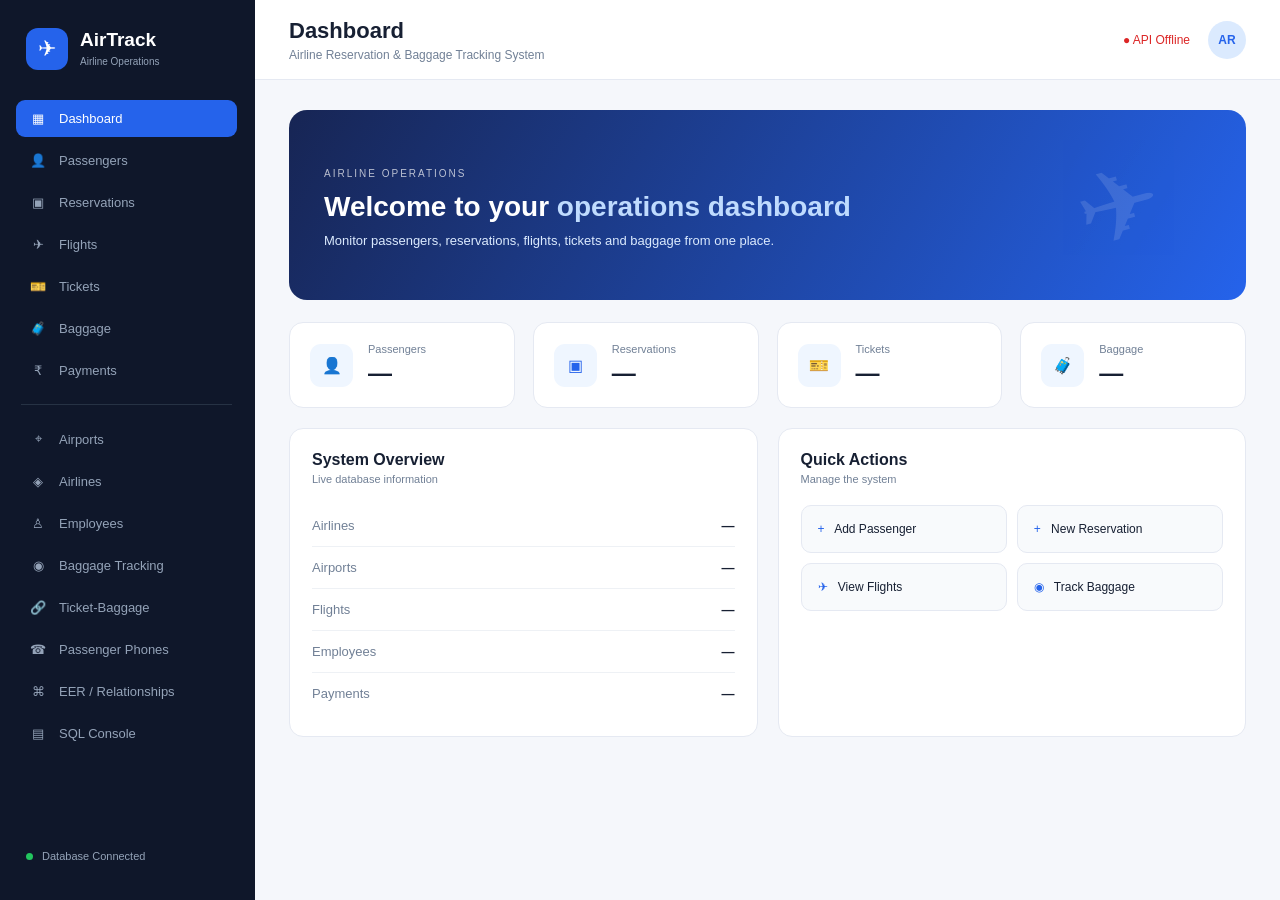
==== frontend/index.html @ c6c8b03f "Added EER" ====
<!DOCTYPE html>
<html lang="en">
<head>
    <meta charset="UTF-8">
    <meta name="viewport" content="width=device-width, initial-scale=1.0">

    <title>Airline Reservation & Baggage Tracking</title>

    <link rel="stylesheet" href="style.css">
</head>

<body>

    <div id="app">

        <!-- Sidebar -->
        <aside class="sidebar">

            <div class="logo">
                <div class="logo-icon">✈</div>
                <div>
                    <h2>AirTrack</h2>
                    <span>Airline Operations</span>
                </div>
            </div>

            <nav>
                <button class="nav-item active" onclick="showSection('dashboard')">
                    <span>▦</span>
                    Dashboard
                </button>

                <button class="nav-item" onclick="showSection('passengers')">
                    <span>👤</span>
                    Passengers
                </button>

                <button class="nav-item" onclick="showSection('reservations')">
                    <span>▣</span>
                    Reservations
                </button>

                <button class="nav-item" onclick="showSection('flights')">
                    <span>✈</span>
                    Flights
                </button>

                <button class="nav-item" onclick="showSection('tickets')">
                    <span>🎫</span>
                    Tickets
                </button>

                <button class="nav-item" onclick="showSection('baggage')">
                    <span>🧳</span>
                    Baggage
                </button>

                <button class="nav-item" onclick="showSection('payments')">
                    <span>₹</span>
                    Payments
                </button>

                <div class="nav-divider"></div>

                <button class="nav-item" onclick="showSection('airports')">
                    <span>⌖</span>
                    Airports
                </button>

                <button class="nav-item" onclick="showSection('airlines')">
                    <span>◈</span>
                    Airlines
                </button>

                <button class="nav-item" onclick="showSection('employees')">
                    <span>♙</span>
                    Employees
                </button>

                <button class="nav-item" onclick="showSection('tracking')">
                    <span>◉</span>
                    Baggage Tracking
                </button>

                <button class="nav-item" onclick="showSection('ticket-baggage')">
                <span>🔗</span>
                    Ticket-Baggage
                </button>
                
                <button class="nav-item" onclick="showSection('passenger-phones')">
                    <span>☎</span>
                    Passenger Phones

                </button>

                <button class="nav-item" onclick="showSection('relationships')">
                    <span>⌘</span>
                    EER / Relationships
                </button>

                <button class="nav-item" onclick="showSection('sql')">
                    <span>▤</span>
                    SQL Console
                </button>
            </nav>

            <div class="sidebar-footer">
                <span class="status-dot"></span>
                Database Connected
            </div>

        </aside>


        <!-- Main Content -->
        <main class="main-content">

            <header class="topbar">

                <div>
                    <h1 id="page-title">Dashboard</h1>
                    <p id="page-subtitle">
                        Airline Reservation & Baggage Tracking System
                    </p>
                </div>

                <div class="topbar-right">
                    <span class="system-status">
                        ● API Online
                    </span>

                    <div class="user-avatar">
                        AR
                    </div>
                </div>

            </header>


            <!-- Dashboard -->
            <section id="dashboard" class="content-section active">

                <div class="welcome-card">

                    <div>
                        <span class="eyebrow">AIRLINE OPERATIONS</span>

                        <h2>
                            Welcome to your
                            <span>operations dashboard</span>
                        </h2>

                        <p>
                            Monitor passengers, reservations, flights,
                            tickets and baggage from one place.
                        </p>
                    </div>

                    <div class="plane-decoration">
                        ✈
                    </div>

                </div>


                <div class="stats-grid">

                    <div class="stat-card">
                        <div class="stat-icon">👤</div>
                        <div>
                            <p>Passengers</p>
                            <h3 id="passenger-count">—</h3>
                        </div>
                    </div>

                    <div class="stat-card">
                        <div class="stat-icon">▣</div>
                        <div>
                            <p>Reservations</p>
                            <h3 id="reservation-count">—</h3>
                        </div>
                    </div>

                    <div class="stat-card">
                        <div class="stat-icon">🎫</div>
                        <div>
                            <p>Tickets</p>
                            <h3 id="ticket-count">—</h3>
                        </div>
                    </div>

                    <div class="stat-card">
                        <div class="stat-icon">🧳</div>
                        <div>
                            <p>Baggage</p>
                            <h3 id="baggage-count">—</h3>
                        </div>
                    </div>

                </div>


                <div class="dashboard-grid">

                    <div class="panel">
                        <div class="panel-header">
                            <div>
                                <h3>System Overview</h3>
                                <p>Live database information</p>
                            </div>
                        </div>

                        <div class="overview-list">

                            <div>
                                <span>Airlines</span>
                                <strong id="airline-count">—</strong>
                            </div>

                            <div>
                                <span>Airports</span>
                                <strong id="airport-count">—</strong>
                            </div>

                            <div>
                                <span>Flights</span>
                                <strong id="flight-count">—</strong>
                            </div>

                            <div>
                                <span>Employees</span>
                                <strong id="employee-count">—</strong>
                            </div>

                            <div>
                                <span>Payments</span>
                                <strong id="payment-count">—</strong>
                            </div>

                        </div>
                    </div>


                    <div class="panel">

                        <div class="panel-header">
                            <div>
                                <h3>Quick Actions</h3>
                                <p>Manage the system</p>
                            </div>
                        </div>

                        <div class="quick-actions">

                            <button onclick="showSection('passengers')">
                                <span>+</span>
                                Add Passenger
                            </button>

                            <button onclick="showSection('reservations')">
                                <span>+</span>
                                New Reservation
                            </button>

                            <button onclick="showSection('flights')">
                                <span>✈</span>
                                View Flights
                            </button>

                            <button onclick="showSection('tracking')">
                                <span>◉</span>
                                Track Baggage
                            </button>

                        </div>

                    </div>

                </div>

            </section>


            <!-- Placeholder sections -->
            <section id="passengers" class="content-section">

    <div class="section-header">

        <div>
            <h2>Passengers</h2>
            <p>Manage passenger records</p>
        </div>

        <button class="primary-btn" onclick="openPassengerModal()">
            + Add Passenger
        </button>

    </div>


    <div class="panel">

        <div class="table-toolbar">

            <div class="search-box">
                <span>⌕</span>

                <input
                    type="text"
                    id="passenger-search"
                    placeholder="Search passengers..."
                    oninput="filterPassengers()"
                >

            </div>

            <button class="refresh-btn" onclick="loadPassengers()">
                ↻ Refresh
            </button>

        </div>


        <div id="passenger-table-container">

            <div class="loading-state">
                Loading passengers...
            </div>

        </div>

    </div>

</section>


<!-- Passenger Modal -->

<div id="passenger-modal" class="modal-overlay">

    <div class="modal">

        <div class="modal-header">

            <div>
                <h3 id="passenger-modal-title">Add Passenger</h3>
                <p id="passenger-modal-subtitle">
                    Enter passenger details
                </p>
            </div>

            <button
                class="modal-close"
                onclick="closePassengerModal()">
                ×
            </button>

        </div>


        <form id="passenger-form" onsubmit="savePassenger(event)">

            <div class="form-grid">

                <div class="form-group">

                    <label>Passenger ID</label>

                    <input
                        type="text"
                        id="passengerID"
                        required
                        placeholder="Example: P006"
                    >

                </div>


                <div class="form-group">

                    <label>Name</label>

                    <input
                        type="text"
                        id="passengerName"
                        required
                        placeholder="Passenger name"
                    >

                </div>


                <div class="form-group">

                    <label>Email</label>

                    <input
                        type="email"
                        id="passengerEmail"
                        required
                        placeholder="example@mail.com"
                    >

                </div>


                <div class="form-group">

                    <label>Date of Birth</label>

                    <input
                        type="date"
                        id="passengerDOB"
                        required
                    >

                </div>


                <div class="form-group">

                    <label>Street</label>

                    <input
                        type="text"
                        id="passengerStreet"
                        placeholder="Street"
                    >

                </div>


                <div class="form-group">

                    <label>City</label>

                    <input
                        type="text"
                        id="passengerCity"
                        placeholder="City"
                    >

                </div>


                <div class="form-group">

                    <label>PIN</label>

                    <input
                        type="text"
                        id="passengerPIN"
                        placeholder="PIN"
                    >

                </div>

            </div>


            <div class="modal-actions">

                <button
                    type="button"
                    class="secondary-btn"
                    onclick="closePassengerModal()">
                    Cancel
                </button>

                <button
                    type="submit"
                    class="primary-btn"
                    id="passenger-save-btn">
                    Save Passenger
                </button>

            </div>

        </form>

    </div>

</div>


<!-- Toast -->

<div id="toast" class="toast"></div>


            <section id="reservations" class="content-section">

    <div class="section-header">

        <div>
            <h2>Reservations</h2>
            <p>Manage flight reservations</p>
        </div>

        <button
            class="primary-btn"
            onclick="openReservationModal()">
            + Add Reservation
        </button>

    </div>


    <div class="panel">

        <div class="table-toolbar">

            <div class="search-box">

                <span>⌕</span>

                <input
                    type="text"
                    id="reservation-search"
                    placeholder="Search reservations..."
                    oninput="filterReservations()"
                >

            </div>

            <button
                class="refresh-btn"
                onclick="loadReservations()">
                ↻ Refresh
            </button>

        </div>


        <div id="reservation-table-container">

            <div class="loading-state">
                Loading reservations...
            </div>

        </div>

    </div>

</section>


<!-- =========================
     RESERVATION MODAL
========================= -->

<div
    id="reservation-modal"
    class="modal-overlay">

    <div class="modal">

        <div class="modal-header">

            <div>

                <h3 id="reservation-modal-title">
                    Add Reservation
                </h3>

                <p id="reservation-modal-subtitle">
                    Enter reservation details
                </p>

            </div>

            <button
                class="modal-close"
                onclick="closeReservationModal()">
                ×
            </button>

        </div>


        <form
            id="reservation-form"
            onsubmit="saveReservation(event)">

            <div class="form-grid">


                <!-- Reservation ID -->

                <div class="form-group">

                    <label>Reservation ID</label>

                    <input
                        type="text"
                        id="reservationID"
                        required
                        placeholder="Example: R006"
                    >

                </div>


                <!-- Passenger -->

                <div class="form-group">

                    <label>Passenger</label>

                    <select
                        id="reservationPassenger"
                        required>

                        <option value="">
                            Select passenger
                        </option>

                    </select>

                </div>


                <!-- Booking Status -->

                <div class="form-group">

                    <label>Booking Status</label>

                    <select
                        id="reservationStatus"
                        required>

                        <option value="">
                            Select status
                        </option>

                        <option value="Confirmed">
                            Confirmed
                        </option>

                        <option value="Pending">
                            Pending
                        </option>

                        <option value="Cancelled">
                            Cancelled
                        </option>

                    </select>

                </div>


                <!-- Class -->

                <div class="form-group">

                    <label>Class</label>

                    <select
                        id="reservationClass"
                        required>

                        <option value="">
                            Select class
                        </option>

                        <option value="Economy">
                            Economy
                        </option>

                        <option value="Business">
                            Business
                        </option>

                        <option value="First">
                            First
                        </option>

                    </select>

                </div>


                <!-- Departure Airport -->

                <div class="form-group">

                    <label>Departure Airport</label>

                    <select
                        id="departureAirport"
                        required>

                        <option value="">
                            Select departure airport
                        </option>

                    </select>

                </div>


                <!-- Arrival Airport -->

                <div class="form-group">

                    <label>Arrival Airport</label>

                    <select
                        id="arrivalAirport"
                        required>

                        <option value="">
                            Select arrival airport
                        </option>

                    </select>

                </div>

            </div>


            <div class="modal-actions">

                <button
                    type="button"
                    class="secondary-btn"
                    onclick="closeReservationModal()">

                    Cancel

                </button>


                <button
                    type="submit"
                    class="primary-btn"
                    id="reservation-save-btn">

                    Save Reservation

                </button>

            </div>

        </form>

    </div>

</div>

<section id="flights" class="content-section">

    <div class="section-header">

        <div>
            <h2>Flights</h2>
            <p>Manage scheduled flights</p>
        </div>

        <button
            class="primary-btn"
            onclick="openFlightModal()">
            + Add Flight
        </button>

    </div>


    <div class="panel">

        <div class="table-toolbar">

            <div class="search-box">

                <span>⌕</span>

                <input
                    type="text"
                    id="flight-search"
                    placeholder="Search flights..."
                    oninput="filterFlights()">

            </div>

            <button
                class="refresh-btn"
                onclick="loadFlights()">
                ↻ Refresh
            </button>

        </div>


        <div id="flight-table-container">

            <div class="loading-state">
                Loading flights...
            </div>

        </div>

    </div>

</section>


<!-- =========================
     FLIGHT MODAL
========================= -->

<div
    id="flight-modal"
    class="modal-overlay">

    <div class="modal">

        <div class="modal-header">

            <div>

                <h3 id="flight-modal-title">
                    Add Flight
                </h3>

                <p id="flight-modal-subtitle">
                    Enter flight details
                </p>

            </div>

            <button
                class="modal-close"
                onclick="closeFlightModal()">
                ×
            </button>

        </div>


        <form
            id="flight-form"
            onsubmit="saveFlight(event)">

            <div class="form-grid">


                <div class="form-group">

                    <label>Flight ID</label>

                    <input
                        type="text"
                        id="flightID"
                        required
                        placeholder="Example: F006">

                </div>


                <div class="form-group">

                    <label>Airline</label>

                    <select
                        id="flightAirline"
                        required>

                        <option value="">
                            Select airline
                        </option>

                    </select>

                </div>


                <div class="form-group">

                    <label>Departure Time</label>

                    <input
                        type="time"
                        id="flightDepartureTime"
                        required>

                </div>

            </div>


            <div class="modal-actions">

                <button
                    type="button"
                    class="secondary-btn"
                    onclick="closeFlightModal()">

                    Cancel

                </button>


                <button
                    type="submit"
                    class="primary-btn"
                    id="flight-save-btn">

                    Save Flight

                </button>

            </div>

        </form>

    </div>

</div><section id="tickets" class="content-section">

    <div class="section-header">

        <div>
            <h2>Tickets</h2>
            <p>Manage passenger tickets</p>
        </div>

        <button
            class="primary-btn"
            onclick="openTicketModal()">
            + Add Ticket
        </button>

    </div>


    <div class="panel">

        <div class="table-toolbar">

            <div class="search-box">

                <span>⌕</span>

                <input
                    type="text"
                    id="ticket-search"
                    placeholder="Search tickets..."
                    oninput="filterTickets()">

            </div>

            <button
                class="refresh-btn"
                onclick="loadTickets()">
                ↻ Refresh
            </button>

        </div>


        <div id="ticket-table-container">

            <div class="loading-state">
                Loading tickets...
            </div>

        </div>

    </div>

</section>


<!-- =========================
     TICKET MODAL
========================= -->

<div
    id="ticket-modal"
    class="modal-overlay">

    <div class="modal">

        <div class="modal-header">

            <div>

                <h3 id="ticket-modal-title">
                    Add Ticket
                </h3>

                <p id="ticket-modal-subtitle">
                    Enter ticket details
                </p>

            </div>

            <button
                class="modal-close"
                onclick="closeTicketModal()">
                ×
            </button>

        </div>


        <form
            id="ticket-form"
            onsubmit="saveTicket(event)">

            <div class="form-grid">


                <!-- Reservation -->

                <div class="form-group">

                    <label>Reservation</label>

                    <select
                        id="ticketReservation"
                        required>

                        <option value="">
                            Select reservation
                        </option>

                    </select>

                </div>


                <!-- Ticket Number -->

                <div class="form-group">

                    <label>Ticket Number</label>

                    <input
                        type="text"
                        id="ticketNo"
                        required
                        placeholder="Example: T006">

                </div>


                <!-- Seat -->

                <div class="form-group">

                    <label>Seat Number</label>

                    <input
                        type="text"
                        id="ticketSeatNo"
                        placeholder="Example: 15A">

                </div>


                <!-- Fare -->

                <div class="form-group">

                    <label>Fare</label>

                    <input
                        type="number"
                        id="ticketFare"
                        required
                        min="0"
                        step="0.01"
                        placeholder="Example: 3500.00">

                </div>

            </div>


            <div class="modal-actions">

                <button
                    type="button"
                    class="secondary-btn"
                    onclick="closeTicketModal()">

                    Cancel

                </button>


                <button
                    type="submit"
                    class="primary-btn"
                    id="ticket-save-btn">

                    Save Ticket

                </button>

            </div>

        </form>

    </div>

</div>
<section id="baggage" class="content-section">

    <div class="section-header">

        <div>
            <h2>Baggage</h2>
            <p>Manage passenger baggage records</p>
        </div>

        <button
            class="primary-btn"
            onclick="openBaggageModal()">
            + Add Baggage
        </button>

    </div>


    <div class="panel">

        <div class="table-toolbar">

            <div class="search-box">

                <span>⌕</span>

                <input
                    type="text"
                    id="baggage-search"
                    placeholder="Search baggage..."
                    oninput="filterBaggage()">

            </div>

            <button
                class="refresh-btn"
                onclick="loadBaggage()">
                ↻ Refresh
            </button>

        </div>


        <div id="baggage-table-container">

            <div class="loading-state">
                Loading baggage...
            </div>

        </div>

    </div>

</section>


<!-- =========================
     BAGGAGE MODAL
========================= -->

<div
    id="baggage-modal"
    class="modal-overlay">

    <div class="modal">

        <div class="modal-header">

            <div>

                <h3 id="baggage-modal-title">
                    Add Baggage
                </h3>

                <p id="baggage-modal-subtitle">
                    Enter baggage details
                </p>

            </div>

            <button
                class="modal-close"
                onclick="closeBaggageModal()">
                ×
            </button>

        </div>


        <form
            id="baggage-form"
            onsubmit="saveBaggage(event)">

            <div class="form-grid">


                <div class="form-group">

                    <label>Baggage ID</label>

                    <input
                        type="text"
                        id="baggageID"
                        required
                        placeholder="Example: B006">

                </div>


                <div class="form-group">

                    <label>Number of Pieces</label>

                    <input
                        type="number"
                        id="baggagePieces"
                        required
                        min="1"
                        step="1"
                        placeholder="Example: 2">

                </div>


                <div class="form-group">

                    <label>Weight (kg)</label>

                    <input
                        type="number"
                        id="baggageWeight"
                        required
                        min="0"
                        step="0.01"
                        placeholder="Example: 20.00">

                </div>

            </div>


            <div class="modal-actions">

                <button
                    type="button"
                    class="secondary-btn"
                    onclick="closeBaggageModal()">

                    Cancel

                </button>


                <button
                    type="submit"
                    class="primary-btn"
                    id="baggage-save-btn">

                    Save Baggage

                </button>

            </div>

        </form>

    </div>

</div>
<section id="payments" class="content-section">

    <div class="section-header">

        <div>
            <h2>Payments</h2>
            <p>Manage ticket payment records</p>
        </div>

        <button
            class="primary-btn"
            onclick="openPaymentModal()">
            + Add Payment
        </button>

    </div>


    <div class="panel">

        <div class="table-toolbar">

            <div class="search-box">

                <span>⌕</span>

                <input
                    type="text"
                    id="payment-search"
                    placeholder="Search payments..."
                    oninput="filterPayments()">

            </div>

            <button
                class="refresh-btn"
                onclick="loadPayments()">
                ↻ Refresh
            </button>

        </div>


        <div id="payment-table-container">

            <div class="loading-state">
                Loading payments...
            </div>

        </div>

    </div>

</section>


<!-- =========================
     PAYMENT MODAL
========================= -->

<div
    id="payment-modal"
    class="modal-overlay">

    <div class="modal">

        <div class="modal-header">

            <div>

                <h3 id="payment-modal-title">
                    Add Payment
                </h3>

                <p id="payment-modal-subtitle">
                    Enter payment details
                </p>

            </div>

            <button
                class="modal-close"
                onclick="closePaymentModal()">
                ×
            </button>

        </div>


        <form
            id="payment-form"
            onsubmit="savePayment(event)">

            <div class="form-grid">


                <div class="form-group">

                    <label>Payment ID</label>

                    <input
                        type="text"
                        id="paymentID"
                        required
                        placeholder="Example: PM06">

                </div>


                <div class="form-group">

                    <label>Reservation</label>

                    <select
                        id="paymentReservation"
                        required
                        onchange="updatePaymentTicketDropdown()">

                        <option value="">
                            Select reservation
                        </option>

                    </select>

                </div>


                <div class="form-group">

                    <label>Ticket</label>

                    <select
                        id="paymentTicket"
                        required>

                        <option value="">
                            Select ticket
                        </option>

                    </select>

                </div>


                <div class="form-group">

                    <label>Amount</label>

                    <input
                        type="number"
                        id="paymentAmount"
                        required
                        min="0"
                        step="0.01"
                        placeholder="Example: 3500.00">

                </div>


                <div class="form-group">

                    <label>Payment Method</label>

                    <select
                        id="paymentMethod"
                        required>

                        <option value="">
                            Select method
                        </option>

                        <option value="Card">
                            Card
                        </option>

                        <option value="UPI">
                            UPI
                        </option>

                        <option value="Cash">
                            Cash
                        </option>

                        <option value="Net Banking">
                            Net Banking
                        </option>

                    </select>

                </div>

            </div>


            <div class="modal-actions">

                <button
                    type="button"
                    class="secondary-btn"
                    onclick="closePaymentModal()">
                    Cancel
                </button>


                <button
                    type="submit"
                    class="primary-btn"
                    id="payment-save-btn">
                    Save Payment
                </button>

            </div>

        </form>

    </div>

</div>
<section id="airports" class="content-section">

    <div class="section-header">

        <div>
            <h2>Airports</h2>
            <p>Manage airport information and locations</p>
        </div>

        <button
            class="primary-btn"
            onclick="openAirportModal()">
            + Add Airport
        </button>

    </div>


    <div class="panel">

        <div class="table-toolbar">

            <div class="search-box">

                <span>⌕</span>

                <input
                    type="text"
                    id="airport-search"
                    placeholder="Search airports..."
                    oninput="filterAirports()">

            </div>

            <button
                class="refresh-btn"
                onclick="loadAirports()">
                ↻ Refresh
            </button>

        </div>


        <div id="airport-table-container">

            <div class="loading-state">
                Loading airports...
            </div>

        </div>

    </div>

</section>


<!-- =========================
     AIRPORT MODAL
========================= -->

<div
    id="airport-modal"
    class="modal-overlay">

    <div class="modal">

        <div class="modal-header">

            <div>

                <h3 id="airport-modal-title">
                    Add Airport
                </h3>

                <p id="airport-modal-subtitle">
                    Enter airport details
                </p>

            </div>

            <button
                class="modal-close"
                onclick="closeAirportModal()">
                ×
            </button>

        </div>


        <form
            id="airport-form"
            onsubmit="saveAirport(event)">

            <div class="form-grid">


                <div class="form-group">

                    <label>Airport ID</label>

                    <input
                        type="text"
                        id="airportID"
                        required
                        placeholder="Example: A006">

                </div>


                <div class="form-group">

                    <label>Airport Name</label>

                    <input
                        type="text"
                        id="airportName"
                        required
                        placeholder="Example: International Airport">

                </div>


                <div class="form-group">

                    <label>City</label>

                    <input
                        type="text"
                        id="airportCity"
                        required
                        placeholder="Example: Mumbai">

                </div>


                <div class="form-group">

                    <label>Country</label>

                    <input
                        type="text"
                        id="airportCountry"
                        required
                        placeholder="Example: India">

                </div>

            </div>


            <div class="modal-actions">

                <button
                    type="button"
                    class="secondary-btn"
                    onclick="closeAirportModal()">
                    Cancel
                </button>


                <button
                    type="submit"
                    class="primary-btn"
                    id="airport-save-btn">
                    Save Airport
                </button>

            </div>

        </form>

    </div>

</div>
<section id="airlines" class="content-section">

    <div class="section-header">

        <div>
            <h2>Airlines</h2>
            <p>Manage airline information and codes</p>
        </div>

        <button
            class="primary-btn"
            onclick="openAirlineModal()">
            + Add Airline
        </button>

    </div>


    <div class="panel">

        <div class="table-toolbar">

            <div class="search-box">

                <span>⌕</span>

                <input
                    type="text"
                    id="airline-search"
                    placeholder="Search airlines..."
                    oninput="filterAirlines()">

            </div>

            <button
                class="refresh-btn"
                onclick="loadAirlines()">
                ↻ Refresh
            </button>

        </div>


        <div id="airline-table-container">

            <div class="loading-state">
                Loading airlines...
            </div>

        </div>

    </div>

</section>


<!-- =========================
     AIRLINE MODAL
========================= -->

<div
    id="airline-modal"
    class="modal-overlay">

    <div class="modal">

        <div class="modal-header">

            <div>

                <h3 id="airline-modal-title">
                    Add Airline
                </h3>

                <p id="airline-modal-subtitle">
                    Enter airline details
                </p>

            </div>

            <button
                class="modal-close"
                onclick="closeAirlineModal()">
                ×
            </button>

        </div>


        <form
            id="airline-form"
            onsubmit="saveAirline(event)">

            <div class="form-grid">


                <div class="form-group">

                    <label>Airline ID</label>

                    <input
                        type="text"
                        id="airlineID"
                        required
                        placeholder="Example: AL06">

                </div>


                <div class="form-group">

                    <label>Airline Name</label>

                    <input
                        type="text"
                        id="airlineName"
                        required
                        placeholder="Example: Air India">

                </div>


                <div class="form-group">

                    <label>IATA Code</label>

                    <input
                        type="text"
                        id="airlineIATA"
                        required
                        maxlength="10"
                        placeholder="Example: AI">

                </div>

            </div>


            <div class="modal-actions">

                <button
                    type="button"
                    class="secondary-btn"
                    onclick="closeAirlineModal()">
                    Cancel
                </button>


                <button
                    type="submit"
                    class="primary-btn"
                    id="airline-save-btn">
                    Save Airline
                </button>

            </div>

        </form>

    </div>

</div>
<section id="employees" class="content-section">

    <div class="section-header">

        <div>
            <h2>Employees</h2>
            <p>Manage airline staff and employee information</p>
        </div>

        <button
            class="primary-btn"
            onclick="openEmployeeModal()">
            + Add Employee
        </button>

    </div>


    <div class="panel">

        <div class="table-toolbar">

            <div class="search-box">

                <span>⌕</span>

                <input
                    type="text"
                    id="employee-search"
                    placeholder="Search employees..."
                    oninput="filterEmployees()">

            </div>

            <button
                class="refresh-btn"
                onclick="loadEmployees()">
                ↻ Refresh
            </button>

        </div>


        <div id="employee-table-container">

            <div class="loading-state">
                Loading employees...
            </div>

        </div>

    </div>

</section>


<!-- =========================
     EMPLOYEE MODAL
========================= -->

<div
    id="employee-modal"
    class="modal-overlay">

    <div class="modal">

        <div class="modal-header">

            <div>

                <h3 id="employee-modal-title">
                    Add Employee
                </h3>

                <p id="employee-modal-subtitle">
                    Enter employee details
                </p>

            </div>

            <button
                class="modal-close"
                onclick="closeEmployeeModal()">
                ×
            </button>

        </div>


        <form
            id="employee-form"
            onsubmit="saveEmployee(event)">

            <div class="form-grid">


                <div class="form-group">

                    <label>Employee ID</label>

                    <input
                        type="text"
                        id="employeeID"
                        required
                        placeholder="Example: E006">

                </div>


                <div class="form-group">

                    <label>Name</label>

                    <input
                        type="text"
                        id="employeeName"
                        required
                        placeholder="Example: Rahul">

                </div>


                <div class="form-group">

                    <label>Designation</label>

                    <input
                        type="text"
                        id="employeeDesignation"
                        required
                        placeholder="Example: Officer">

                </div>


                <div class="form-group">

                    <label>Phone</label>

                    <input
                        type="text"
                        id="employeePhone"
                        required
                        maxlength="20"
                        placeholder="Example: 90004">

                </div>

            </div>


            <div class="modal-actions">

                <button
                    type="button"
                    class="secondary-btn"
                    onclick="closeEmployeeModal()">
                    Cancel
                </button>


                <button
                    type="submit"
                    class="primary-btn"
                    id="employee-save-btn">
                    Save Employee
                </button>

            </div>

        </form>

    </div>

</div>
<!-- =====================================================
     BAGGAGE TRACKING
===================================================== -->

<section id="tracking" class="content-section">

    <div class="section-header">

        <div>
            <h2>Baggage Tracking</h2>
            <p>Track baggage movement and scan history</p>
        </div>

        <button
            class="primary-btn"
            onclick="openBaggageTrackingModal()">
            + Add Scan
        </button>

    </div>


    <div class="panel">

        <div class="table-toolbar">

            <div class="search-box">

                <span>⌕</span>

                <input
                    type="text"
                    id="baggage-tracking-search"
                    placeholder="Search tracking records..."
                    oninput="filterBaggageTracking()">

            </div>


            <button
                class="refresh-btn"
                onclick="loadBaggageTracking()">
                ↻ Refresh
            </button>

        </div>


        <div id="baggage-tracking-table-container">

            <div class="loading-state">
                Loading baggage tracking...
            </div>

        </div>

    </div>

</section>


<div
    id="baggage-tracking-modal"
    class="modal-overlay">

    <div class="modal">

        <div class="modal-header">

            <div>

                <h3 id="baggage-tracking-modal-title">
                    Add Tracking Scan
                </h3>

                <p id="baggage-tracking-modal-subtitle">
                    Record a baggage scan
                </p>

            </div>


            <button
                class="modal-close"
                onclick="closeBaggageTrackingModal()">
                ×
            </button>

        </div>


        <form
            id="baggage-tracking-form"
            onsubmit="saveBaggageTracking(event)">

            <div class="form-grid">


                <!-- Baggage ID -->

                <div class="form-group">

                    <label>Baggage ID</label>

                    <select
                        id="trackingBaggageID"
                        required>

                        <option value="">
                            Select baggage
                        </option>

                    </select>

                </div>


                <!-- Tracking ID -->

                <div class="form-group">

                    <label>Tracking ID</label>

                    <input
                        type="text"
                        id="trackingID"
                        required
                        placeholder="Example: TR04">

                </div>


                <!-- Scan Location -->

                <div class="form-group">

                    <label>Scan Location</label>

                    <input
                        type="text"
                        id="scanLocation"
                        required
                        placeholder="Example: Security">

                </div>


                <!-- Scan Time -->

                <div class="form-group">

                    <label>Scan Time</label>

                    <input
                        type="time"
                        id="scanTime"
                        required>

                </div>

            </div>


            <div class="modal-actions">

                <button
                    type="button"
                    class="secondary-btn"
                    onclick="closeBaggageTrackingModal()">

                    Cancel

                </button>


                <button
                    type="submit"
                    class="primary-btn"
                    id="baggage-tracking-save-btn">

                    Save Scan

                </button>

            </div>

        </form>

    </div>

</div>
<!-- =====================================================
     TICKET-BAGGAGE
===================================================== -->

<section id="ticket-baggage" class="content-section">

    <div class="section-header">

        <div>
            <h2>Ticket-Baggage</h2>
            <p>Manage baggage assigned to tickets</p>
        </div>

        <button
            class="primary-btn"
            onclick="openTicketBaggageModal()">
            + Assign Baggage
        </button>

    </div>


    <div class="panel">

        <div class="table-toolbar">

            <div class="search-box">

                <span>⌕</span>

                <input
                    type="text"
                    id="ticket-baggage-search"
                    placeholder="Search assignments..."
                    oninput="filterTicketBaggage()">

            </div>


            <button
                class="refresh-btn"
                onclick="loadTicketBaggage()">
                ↻ Refresh
            </button>

        </div>


        <div id="ticket-baggage-table-container">

            <div class="loading-state">
                Loading ticket-baggage assignments...
            </div>

        </div>

    </div>

</section>


<!-- =====================================================
     TICKET-BAGGAGE MODAL
===================================================== -->

<div
    id="ticket-baggage-modal"
    class="modal-overlay">

    <div class="modal">

        <div class="modal-header">

            <div>

                <h3 id="ticket-baggage-modal-title">
                    Assign Baggage
                </h3>

                <p id="ticket-baggage-modal-subtitle">
                    Assign baggage to a ticket
                </p>

            </div>

            <button
                class="modal-close"
                onclick="closeTicketBaggageModal()">
                ×
            </button>

        </div>


        <form
            id="ticket-baggage-form"
            onsubmit="saveTicketBaggage(event)">

            <div class="form-grid">

                <div class="form-group">

                    <label>Reservation</label>

                    <select
                        id="tbReservation"
                        required
                        onchange="updateTicketBaggageTicketDropdown()">

                        <option value="">
                            Select reservation
                        </option>

                    </select>

                </div>


                <div class="form-group">

                    <label>Ticket</label>

                    <select
                        id="tbTicket"
                        required>

                        <option value="">
                            Select ticket
                        </option>

                    </select>

                </div>


                <div class="form-group">

                    <label>Baggage</label>

                    <select
                        id="tbBaggage"
                        required>

                        <option value="">
                            Select baggage
                        </option>

                    </select>

                </div>


                <div class="form-group">

                    <label>Checked-In Date</label>

                    <input
                        type="date"
                        id="tbCheckedInDate"
                        required>

                </div>

            </div>


            <div class="modal-actions">

                <button
                    type="button"
                    class="secondary-btn"
                    onclick="closeTicketBaggageModal()">

                    Cancel

                </button>


                <button
                    type="submit"
                    class="primary-btn"
                    id="ticket-baggage-save-btn">

                    Assign Baggage

                </button>

            </div>

        </form>

    </div>

</div>
<!-- =====================================================
     PASSENGER PHONES
===================================================== -->

<section id="passenger-phones" class="content-section">

    <div class="section-header">

        <div>
            <h2>Passenger Phones</h2>
            <p>Manage passenger contact numbers</p>
        </div>

        <button
            class="primary-btn"
            onclick="openPassengerPhoneModal()">
            + Add Phone
        </button>

    </div>


    <div class="panel">

        <div class="table-toolbar">

            <div class="search-box">

                <span>⌕</span>

                <input
                    type="text"
                    id="passenger-phone-search"
                    placeholder="Search passenger phones..."
                    oninput="filterPassengerPhones()">

            </div>


            <button
                class="refresh-btn"
                onclick="loadPassengerPhones()">
                ↻ Refresh
            </button>

        </div>


        <div id="passenger-phone-table-container">

            <div class="loading-state">
                Loading passenger phones...
            </div>

        </div>

    </div>

</section>


<!-- =====================================================
     PASSENGER PHONE MODAL
===================================================== -->

<div
    id="passenger-phone-modal"
    class="modal-overlay">

    <div class="modal">

        <div class="modal-header">

            <div>

                <h3 id="passenger-phone-modal-title">
                    Add Phone
                </h3>

                <p id="passenger-phone-modal-subtitle">
                    Add a phone number for a passenger
                </p>

            </div>


            <button
                class="modal-close"
                onclick="closePassengerPhoneModal()">
                ×
            </button>

        </div>


        <form
            id="passenger-phone-form"
            onsubmit="savePassengerPhone(event)">

            <div class="form-grid">


                <div class="form-group">

                    <label>Passenger</label>

                    <select
                        id="phonePassenger"
                        required>

                        <option value="">
                            Select passenger
                        </option>

                    </select>

                </div>


                <div class="form-group">

                    <label>Phone Number</label>

                    <input
                        type="text"
                        id="phoneNumber"
                        required
                        placeholder="Example: 9876500006">

                </div>

            </div>


            <div class="modal-actions">

                <button
                    type="button"
                    class="secondary-btn"
                    onclick="closePassengerPhoneModal()">
                    Cancel
                </button>

                <button
                    type="submit"
                    class="primary-btn"
                    id="passenger-phone-save-btn">
                    Save Phone
                </button>

            </div>

        </form>

    </div>

</div>
           <!-- =====================================================
     EER / RELATIONSHIPS
===================================================== -->

<section id="relationships" class="content-section">

    <div class="section-header">
        <div>
            <h2>EER / Relationships</h2>
            <p>Explore the database structure and table relationships</p>
        </div>
    </div>


    <!-- Schema Statistics -->

    <div class="eer-stats">

        <div class="eer-stat-card">
            <div class="eer-stat-icon">▦</div>
            <div>
                <span>Tables</span>
                <strong>12</strong>
            </div>
        </div>

        <div class="eer-stat-card">
            <div class="eer-stat-icon">🔗</div>
            <div>
                <span>Relationships</span>
                <strong>11</strong>
            </div>
        </div>

        <div class="eer-stat-card">
            <div class="eer-stat-icon">🔑</div>
            <div>
                <span>Composite Keys</span>
                <strong>4</strong>
            </div>
        </div>

        <div class="eer-stat-card">
            <div class="eer-stat-icon">↔</div>
            <div>
                <span>Foreign Keys</span>
                <strong>11</strong>
            </div>
        </div>

    </div>


    <!-- Diagram -->

    <div class="panel eer-panel">

        <div class="eer-panel-header">

            <div>
                <h3>Entity Relationship Diagram</h3>
                <p>
                    Click a table to highlight its connected relationships.
                </p>
            </div>

            <button
                class="refresh-btn"
                onclick="resetEERDiagram()">
                ↺ Reset View
            </button>

        </div>


        <div class="eer-legend">

            <div class="eer-legend-item">
                <span class="eer-legend-dot pk"></span>
                Primary Key
            </div>

            <div class="eer-legend-item">
                <span class="eer-legend-dot fk"></span>
                Foreign Key
            </div>

            <div class="eer-legend-item">
                <span class="eer-legend-line"></span>
                Relationship
            </div>

            <div class="eer-legend-item">
                <span class="eer-legend-composite"></span>
                Composite Key
            </div>

        </div>


        <div id="eer-diagram" class="eer-diagram">


            <!-- AIRLINES -->

            <div
                class="eer-table"
                data-table="AIRLINES"
                onclick="selectEERTable('AIRLINES')">

                <div class="eer-table-header">
                    <span>✈</span>
                    AIRLINES
                </div>

                <div class="eer-field pk-field">
                    <span class="key-icon">PK</span>
                    AirlineID
                </div>

                <div class="eer-field">
                    AirlineName
                </div>

                <div class="eer-field">
                    IATA_Code
                </div>

            </div>


            <!-- AIRPORT -->

            <div
                class="eer-table"
                data-table="AIRPORT"
                onclick="selectEERTable('AIRPORT')">

                <div class="eer-table-header">
                    <span>⌖</span>
                    AIRPORT
                </div>

                <div class="eer-field pk-field">
                    <span class="key-icon">PK</span>
                    AirportID
                </div>

                <div class="eer-field">
                    AirportName
                </div>

                <div class="eer-field">
                    City
                </div>

                <div class="eer-field">
                    Country
                </div>

            </div>


            <!-- PASSENGER -->

            <div
                class="eer-table"
                data-table="PASSENGER"
                onclick="selectEERTable('PASSENGER')">

                <div class="eer-table-header">
                    <span>♟</span>
                    PASSENGER
                </div>

                <div class="eer-field pk-field">
                    <span class="key-icon">PK</span>
                    PassengerID
                </div>

                <div class="eer-field">
                    Name
                </div>

                <div class="eer-field">
                    Email
                </div>

                <div class="eer-field">
                    DOB
                </div>

                <div class="eer-field">
                    Street
                </div>

                <div class="eer-field">
                    City
                </div>

                <div class="eer-field">
                    PIN
                </div>

            </div>


            <!-- EMPLOYEE -->

            <div
                class="eer-table"
                data-table="EMPLOYEE"
                onclick="selectEERTable('EMPLOYEE')">

                <div class="eer-table-header">
                    <span>♙</span>
                    EMPLOYEE
                </div>

                <div class="eer-field pk-field">
                    <span class="key-icon">PK</span>
                    EmployeeID
                </div>

                <div class="eer-field">
                    Name
                </div>

                <div class="eer-field">
                    Designation
                </div>

                <div class="eer-field">
                    Phone
                </div>

            </div>


            <!-- FLIGHT -->

            <div
                class="eer-table"
                data-table="FLIGHT"
                onclick="selectEERTable('FLIGHT')">

                <div class="eer-table-header">
                    <span>➤</span>
                    FLIGHT
                </div>

                <div class="eer-field pk-field">
                    <span class="key-icon">PK</span>
                    FlightID
                </div>

                <div class="eer-field fk-field">
                    <span class="key-icon">FK</span>
                    AirlineID
                </div>

                <div class="eer-field">
                    DepartureTime
                </div>

            </div>


            <!-- RESERVATION -->

            <div
                class="eer-table"
                data-table="RESERVATION"
                onclick="selectEERTable('RESERVATION')">

                <div class="eer-table-header">
                    <span>▣</span>
                    RESERVATION
                </div>

                <div class="eer-field pk-field">
                    <span class="key-icon">PK</span>
                    ReservationID
                </div>

                <div class="eer-field fk-field">
                    <span class="key-icon">FK</span>
                    PassengerID
                </div>

                <div class="eer-field">
                    BookingStatus
                </div>

                <div class="eer-field">
                    Class
                </div>

                <div class="eer-field fk-field">
                    <span class="key-icon">FK</span>
                    DepartureAirportID
                </div>

                <div class="eer-field fk-field">
                    <span class="key-icon">FK</span>
                    ArrivalAirportID
                </div>

            </div>


            <!-- TICKET -->

            <div
                class="eer-table composite-table"
                data-table="TICKET"
                onclick="selectEERTable('TICKET')">

                <div class="eer-table-header">
                    <span>🎫</span>
                    TICKET
                </div>

                <div class="eer-field pk-field">
                    <span class="key-icon">PK</span>
                    ReservationID
                    <span class="fk-mini">FK</span>
                </div>

                <div class="eer-field pk-field">
                    <span class="key-icon">PK</span>
                    TicketNo
                </div>

                <div class="eer-field">
                    SeatNo
                </div>

                <div class="eer-field">
                    Fare
                </div>

            </div>


            <!-- PAYMENT -->

            <div
                class="eer-table"
                data-table="PAYMENT"
                onclick="selectEERTable('PAYMENT')">

                <div class="eer-table-header">
                    <span>₹</span>
                    PAYMENT
                </div>

                <div class="eer-field pk-field">
                    <span class="key-icon">PK</span>
                    PaymentID
                </div>

                <div class="eer-field fk-field">
                    <span class="key-icon">FK</span>
                    ReservationID
                </div>

                <div class="eer-field fk-field">
                    <span class="key-icon">FK</span>
                    TicketNo
                </div>

                <div class="eer-field">
                    Amount
                </div>

                <div class="eer-field">
                    PaymentMethod
                </div>

            </div>


            <!-- BAGGAGE -->

            <div
                class="eer-table"
                data-table="BAGGAGE"
                onclick="selectEERTable('BAGGAGE')">

                <div class="eer-table-header">
                    <span>🧳</span>
                    BAGGAGE
                </div>

                <div class="eer-field pk-field">
                    <span class="key-icon">PK</span>
                    BaggageID
                </div>

                <div class="eer-field">
                    NoOfPieces
                </div>

                <div class="eer-field">
                    Weight
                </div>

            </div>


            <!-- BAGGAGE TRACKING -->

            <div
                class="eer-table composite-table"
                data-table="BAGGAGE_TRACKING"
                onclick="selectEERTable('BAGGAGE_TRACKING')">

                <div class="eer-table-header">
                    <span>◉</span>
                    BAGGAGE_TRACKING
                </div>

                <div class="eer-field pk-field">
                    <span class="key-icon">PK</span>
                    BaggageID
                    <span class="fk-mini">FK</span>
                </div>

                <div class="eer-field pk-field">
                    <span class="key-icon">PK</span>
                    TrackingID
                </div>

                <div class="eer-field">
                    ScanLocation
                </div>

                <div class="eer-field">
                    ScanTime
                </div>

            </div>


            <!-- TICKET BAGGAGE -->

            <div
                class="eer-table composite-table"
                data-table="TICKET_BAGGAGE"
                onclick="selectEERTable('TICKET_BAGGAGE')">

                <div class="eer-table-header">
                    <span>🔗</span>
                    TICKET_BAGGAGE
                </div>

                <div class="eer-field pk-field">
                    <span class="key-icon">PK</span>
                    ReservationID
                    <span class="fk-mini">FK</span>
                </div>

                <div class="eer-field pk-field">
                    <span class="key-icon">PK</span>
                    TicketNo
                    <span class="fk-mini">FK</span>
                </div>

                <div class="eer-field pk-field">
                    <span class="key-icon">PK</span>
                    BaggageID
                    <span class="fk-mini">FK</span>
                </div>

                <div class="eer-field">
                    CheckedInDate
                </div>

            </div>


            <!-- PASSENGER PHONE -->

            <div
                class="eer-table composite-table"
                data-table="PASSENGER_PHONE"
                onclick="selectEERTable('PASSENGER_PHONE')">

                <div class="eer-table-header">
                    <span>☎</span>
                    PASSENGER_PHONE
                </div>

                <div class="eer-field pk-field">
                    <span class="key-icon">PK</span>
                    PassengerID
                    <span class="fk-mini">FK</span>
                </div>

                <div class="eer-field pk-field">
                    <span class="key-icon">PK</span>
                    Phone
                </div>

            </div>


            <!-- RELATIONSHIP INFORMATION -->

            <div class="eer-relationship-info">

                <div class="eer-info-header">
                    <span>↔</span>
                    Relationship Map
                </div>

                <div class="eer-relationship-list">

                    <div class="eer-relationship">
                        <strong>AIRLINES → FLIGHT</strong>
                        <span>1 : N</span>
                        <p>One airline operates multiple flights.</p>
                    </div>

                    <div class="eer-relationship">
                        <strong>PASSENGER → RESERVATION</strong>
                        <span>1 : N</span>
                        <p>One passenger can make multiple reservations.</p>
                    </div>

                    <div class="eer-relationship">
                        <strong>AIRPORT → RESERVATION</strong>
                        <span>1 : N</span>
                        <p>Departure and arrival airports are referenced by reservations.</p>
                    </div>

                    <div class="eer-relationship">
                        <strong>RESERVATION → TICKET</strong>
                        <span>1 : N</span>
                        <p>A reservation can contain multiple tickets.</p>
                    </div>

                    <div class="eer-relationship">
                        <strong>RESERVATION + TICKET → PAYMENT</strong>
                        <span>1 : N</span>
                        <p>Payments reference the ticket composite key.</p>
                    </div>

                    <div class="eer-relationship">
                        <strong>BAGGAGE → BAGGAGE_TRACKING</strong>
                        <span>1 : N</span>
                        <p>A baggage item can have multiple tracking scans.</p>
                    </div>

                    <div class="eer-relationship">
                        <strong>TICKET ↔ BAGGAGE</strong>
                        <span>M : N</span>
                        <p>Mapped through the TICKET_BAGGAGE relation table.</p>
                    </div>

                    <div class="eer-relationship">
                        <strong>PASSENGER → PASSENGER_PHONE</strong>
                        <span>1 : N</span>
                        <p>A passenger can have multiple phone numbers.</p>
                    </div>

                </div>

            </div>

        </div>

    </div>


    <!-- Relational Mapping -->

    <div class="panel eer-mapping-panel">

        <div class="eer-panel-header">
            <div>
                <h3>Relational Mapping</h3>
                <p>How EER concepts are represented in the relational schema</p>
            </div>
        </div>

        <div class="mapping-grid">

            <div class="mapping-card">
                <span class="mapping-number">01</span>
                <h4>Multivalued Attribute</h4>
                <p>
                    The multivalued <strong>Phone</strong> attribute of
                    PASSENGER is mapped to the
                    <strong>PASSENGER_PHONE</strong> relation.
                </p>
            </div>

            <div class="mapping-card">
                <span class="mapping-number">02</span>
                <h4>M:N Relationship</h4>
                <p>
                    The <strong>TICKET ↔ BAGGAGE</strong> many-to-many
                    relationship is represented using
                    <strong>TICKET_BAGGAGE</strong>.
                </p>
            </div>

            <div class="mapping-card">
                <span class="mapping-number">03</span>
                <h4>Composite Keys</h4>
                <p>
                    TICKET, BAGGAGE_TRACKING, TICKET_BAGGAGE and
                    PASSENGER_PHONE use composite primary keys.
                </p>
            </div>

            <div class="mapping-card">
                <span class="mapping-number">04</span>
                <h4>Foreign Keys</h4>
                <p>
                    Foreign keys maintain referential integrity between
                    related relations.
                </p>
            </div>

        </div>

    </div>

</section>


            <section id="sql" class="content-section">
                <div class="section-header">
                    <div>
                        <h2>SQL Console</h2>
                        <p>Execute database queries</p>
                    </div>
                </div>

                <div class="panel">
                    SQL console coming next.
                </div>
            </section>

        </main>

    </div>


    <script src="script.js"></script>

</body>
</html>
---- frontend/style.css ----
* {
    margin: 0;
    padding: 0;
    box-sizing: border-box;
}

:root {
    --primary: #2563eb;
    --primary-dark: #1d4ed8;
    --background: #f5f7fb;
    --sidebar: #0f172a;
    --text: #172033;
    --muted: #718096;
    --border: #e5e9f2;
    --white: #ffffff;
    --success: #16a34a;
}

body {
    font-family: "Segoe UI", Arial, sans-serif;
    background: var(--background);
    color: var(--text);
}

button {
    font-family: inherit;
    cursor: pointer;
    border: none;
}

#app {
    min-height: 100vh;
    display: flex;
}


/* SIDEBAR */

.sidebar {
    width: 255px;
    min-height: 100vh;
    background: var(--sidebar);
    color: white;
    padding: 24px 16px;
    display: flex;
    flex-direction: column;
    position: fixed;
    left: 0;
    top: 0;
    bottom: 0;
}

.logo {
    display: flex;
    align-items: center;
    gap: 12px;
    padding: 4px 10px 30px;
}

.logo-icon {
    width: 42px;
    height: 42px;
    border-radius: 12px;
    background: var(--primary);
    display: flex;
    align-items: center;
    justify-content: center;
    font-size: 22px;
}

.logo h2 {
    font-size: 19px;
}

.logo span {
    font-size: 10px;
    color: #94a3b8;
}

nav {
    display: flex;
    flex-direction: column;
    gap: 5px;
}

.nav-item {
    width: 100%;
    padding: 11px 13px;
    border-radius: 9px;
    background: transparent;
    color: #94a3b8;
    text-align: left;
    font-size: 13px;
    display: flex;
    align-items: center;
    gap: 12px;
    transition: 0.2s;
}

.nav-item span {
    width: 18px;
    text-align: center;
}

.nav-item:hover {
    background: #1e293b;
    color: white;
}

.nav-item.active {
    background: var(--primary);
    color: white;
}

.nav-divider {
    height: 1px;
    background: #263244;
    margin: 10px 5px;
}

.sidebar-footer {
    margin-top: auto;
    padding: 14px 10px;
    color: #94a3b8;
    font-size: 11px;
}

.status-dot {
    display: inline-block;
    width: 7px;
    height: 7px;
    background: #22c55e;
    border-radius: 50%;
    margin-right: 6px;
}


/* MAIN */

.main-content {
    margin-left: 255px;
    width: calc(100% - 255px);
    min-height: 100vh;
}

.topbar {
    height: 80px;
    background: white;
    border-bottom: 1px solid var(--border);
    padding: 0 34px;
    display: flex;
    justify-content: space-between;
    align-items: center;
}

.topbar h1 {
    font-size: 22px;
}

.topbar p {
    margin-top: 4px;
    font-size: 12px;
    color: var(--muted);
}

.topbar-right {
    display: flex;
    align-items: center;
    gap: 18px;
}

.system-status {
    font-size: 12px;
    color: var(--success);
}

.user-avatar {
    width: 38px;
    height: 38px;
    border-radius: 50%;
    background: #dbeafe;
    color: var(--primary);
    display: flex;
    align-items: center;
    justify-content: center;
    font-weight: 700;
    font-size: 12px;
}


/* SECTIONS */

.content-section {
    display: none;
    padding: 30px 34px;
}

.content-section.active {
    display: block;
}


/* WELCOME */

.welcome-card {
    min-height: 190px;
    border-radius: 18px;
    background: linear-gradient(120deg, #172554, #2563eb);
    color: white;
    padding: 35px;
    display: flex;
    align-items: center;
    justify-content: space-between;
    overflow: hidden;
    position: relative;
}

.eyebrow {
    font-size: 10px;
    letter-spacing: 2px;
    opacity: 0.7;
}

.welcome-card h2 {
    font-size: 28px;
    margin: 10px 0;
}

.welcome-card h2 span {
    color: #bfdbfe;
}

.welcome-card p {
    color: #dbeafe;
    font-size: 13px;
    max-width: 550px;
}

.plane-decoration {
    font-size: 100px;
    opacity: 0.12;
    transform: rotate(-15deg);
    margin-right: 50px;
}


/* STATS */

.stats-grid {
    display: grid;
    grid-template-columns: repeat(4, 1fr);
    gap: 18px;
    margin-top: 22px;
}

.stat-card {
    background: white;
    border: 1px solid var(--border);
    border-radius: 14px;
    padding: 20px;
    display: flex;
    align-items: center;
    gap: 15px;
}

.stat-icon {
    width: 43px;
    height: 43px;
    border-radius: 11px;
    background: #eff6ff;
    color: var(--primary);
    display: flex;
    align-items: center;
    justify-content: center;
}

.stat-card p {
    font-size: 11px;
    color: var(--muted);
}

.stat-card h3 {
    margin-top: 4px;
    font-size: 24px;
}


/* PANELS */

.dashboard-grid {
    display: grid;
    grid-template-columns: 1fr 1fr;
    gap: 20px;
    margin-top: 20px;
}

.panel {
    background: white;
    border: 1px solid var(--border);
    border-radius: 14px;
    padding: 22px;
}

.panel-header {
    display: flex;
    justify-content: space-between;
    margin-bottom: 20px;
}

.panel-header h3 {
    font-size: 16px;
}

.panel-header p {
    font-size: 11px;
    color: var(--muted);
    margin-top: 4px;
}

.overview-list {
    display: flex;
    flex-direction: column;
}

.overview-list div {
    display: flex;
    justify-content: space-between;
    padding: 13px 0;
    border-bottom: 1px solid #eef1f5;
    font-size: 13px;
}

.overview-list div:last-child {
    border-bottom: none;
}

.overview-list span {
    color: var(--muted);
}


/* QUICK ACTIONS */

.quick-actions {
    display: grid;
    grid-template-columns: 1fr 1fr;
    gap: 10px;
}

.quick-actions button {
    padding: 16px;
    background: #f8fafc;
    border: 1px solid var(--border);
    border-radius: 10px;
    text-align: left;
    font-size: 12px;
    color: var(--text);
    transition: 0.2s;
}

.quick-actions button:hover {
    border-color: var(--primary);
    color: var(--primary);
}

.quick-actions span {
    margin-right: 7px;
    color: var(--primary);
}


/* SECTION HEADER */

.section-header {
    display: flex;
    align-items: center;
    justify-content: space-between;
    margin-bottom: 20px;
}

.section-header h2 {
    font-size: 22px;
}

.section-header p {
    color: var(--muted);
    font-size: 12px;
    margin-top: 4px;
}

.primary-btn {
    background: var(--primary);
    color: white;
    padding: 11px 17px;
    border-radius: 9px;
    font-size: 12px;
}

.primary-btn:hover {
    background: var(--primary-dark);
}


/* RESPONSIVE */

@media (max-width: 1000px) {

    .sidebar {
        width: 210px;
    }

    .main-content {
        margin-left: 210px;
        width: calc(100% - 210px);
    }

    .stats-grid {
        grid-template-columns: repeat(2, 1fr);
    }

    .dashboard-grid {
        grid-template-columns: 1fr;
    }
}

@media (max-width: 700px) {

    .sidebar {
        display: none;
    }

    .main-content {
        margin-left: 0;
        width: 100%;
    }

    .stats-grid {
        grid-template-columns: 1fr;
    }

    .content-section {
        padding: 20px;
    }

    .welcome-card h2 {
        font-size: 22px;
    }

    .plane-decoration {
        display: none;
    }
}
/* =========================================
   DATA TABLE
========================================= */

.table-toolbar {
    display: flex;
    justify-content: space-between;
    align-items: center;
    margin-bottom: 18px;
    gap: 15px;
}

.search-box {
    width: 320px;
    height: 42px;
    border: 1px solid var(--border);
    border-radius: 9px;
    display: flex;
    align-items: center;
    padding: 0 13px;
    background: #ffffff;
}

.search-box span {
    color: #94a3b8;
    font-size: 19px;
    margin-right: 8px;
}

.search-box input {
    border: none;
    outline: none;
    width: 100%;
    font-size: 12px;
    color: var(--text);
}

.refresh-btn {
    background: #f8fafc;
    border: 1px solid var(--border);
    border-radius: 9px;
    padding: 10px 15px;
    font-size: 12px;
    color: var(--text);
}

.refresh-btn:hover {
    border-color: var(--primary);
    color: var(--primary);
}

.table-wrapper {
    width: 100%;
    overflow-x: auto;
}

.data-table {
    width: 100%;
    border-collapse: collapse;
    font-size: 12px;
}

.data-table th {
    background: #f8fafc;
    color: #64748b;
    text-align: left;
    padding: 13px 14px;
    font-size: 10px;
    text-transform: uppercase;
    letter-spacing: 0.5px;
    border-bottom: 1px solid var(--border);
    white-space: nowrap;
}

.data-table td {
    padding: 15px 14px;
    border-bottom: 1px solid #eef1f5;
    color: #334155;
    white-space: nowrap;
}

.data-table tbody tr:hover {
    background: #f8fbff;
}

.data-table tbody tr:last-child td {
    border-bottom: none;
}

.id-badge {
    display: inline-block;
    background: #eff6ff;
    color: var(--primary);
    padding: 5px 8px;
    border-radius: 6px;
    font-size: 11px;
    font-weight: 600;
}

.actions-cell {
    display: flex;
    gap: 7px;
}

.table-action {
    width: 31px;
    height: 31px;
    border-radius: 7px;
    display: flex;
    align-items: center;
    justify-content: center;
    font-size: 13px;
}

.edit-action {
    background: #eff6ff;
    color: var(--primary);
}

.edit-action:hover {
    background: #dbeafe;
}

.delete-action {
    background: #fef2f2;
    color: #dc2626;
}

.delete-action:hover {
    background: #fee2e2;
}

.table-footer {
    padding-top: 15px;
    color: var(--muted);
    font-size: 11px;
    border-top: 1px solid #eef1f5;
}


/* =========================================
   LOADING / EMPTY / ERROR
========================================= */

.loading-state {
    padding: 60px 20px;
    text-align: center;
    color: var(--muted);
    font-size: 13px;
}

.empty-state {
    padding: 60px 20px;
    text-align: center;
    color: var(--muted);
}

.empty-icon {
    font-size: 35px;
    margin-bottom: 12px;
}

.empty-state h3 {
    color: var(--text);
    font-size: 16px;
    margin-bottom: 6px;
}

.empty-state p {
    font-size: 12px;
}

.error-state {
    padding: 45px 20px;
    text-align: center;
    color: #dc2626;
}

.error-state strong {
    font-size: 15px;
}

.error-state p {
    margin: 8px 0 15px;
    color: var(--muted);
    font-size: 12px;
}


/* =========================================
   MODAL
========================================= */

.modal-overlay {
    position: fixed;
    inset: 0;
    background: rgba(15, 23, 42, 0.55);
    display: none;
    align-items: center;
    justify-content: center;
    z-index: 1000;
    padding: 20px;
}

.modal-overlay.show {
    display: flex;
}

.modal {
    width: 100%;
    max-width: 650px;
    background: white;
    border-radius: 16px;
    box-shadow: 0 20px 60px rgba(0, 0, 0, 0.2);
    overflow: hidden;
    animation: modalIn 0.2s ease;
}

@keyframes modalIn {

    from {
        opacity: 0;
        transform: translateY(10px) scale(0.98);
    }

    to {
        opacity: 1;
        transform: translateY(0) scale(1);
    }
}

.modal-header {
    padding: 22px 25px;
    border-bottom: 1px solid var(--border);
    display: flex;
    justify-content: space-between;
    align-items: flex-start;
}

.modal-header h3 {
    font-size: 18px;
}

.modal-header p {
    color: var(--muted);
    font-size: 11px;
    margin-top: 5px;
}

.modal-close {
    width: 32px;
    height: 32px;
    border-radius: 8px;
    background: #f8fafc;
    color: #64748b;
    font-size: 20px;
}

.modal-close:hover {
    background: #f1f5f9;
}

#passenger-form {
    padding: 25px;
}

.form-grid {
    display: grid;
    grid-template-columns: 1fr 1fr;
    gap: 17px;
}

.form-group {
    display: flex;
    flex-direction: column;
    gap: 7px;
}

.form-group label {
    font-size: 11px;
    font-weight: 600;
    color: #475569;
}

.form-group input {
    height: 40px;
    padding: 0 11px;
    border: 1px solid #dbe1ea;
    border-radius: 8px;
    outline: none;
    font-size: 12px;
    color: var(--text);
    background: white;
}

.form-group input:focus {
    border-color: var(--primary);
    box-shadow: 0 0 0 3px rgba(37, 99, 235, 0.08);
}

.form-group input:disabled {
    background: #f1f5f9;
    color: #64748b;
}

.modal-actions {
    display: flex;
    justify-content: flex-end;
    gap: 10px;
    margin-top: 25px;
    padding-top: 20px;
    border-top: 1px solid var(--border);
}

.secondary-btn {
    padding: 11px 17px;
    border-radius: 9px;
    background: #f1f5f9;
    color: #475569;
    font-size: 12px;
}

.secondary-btn:hover {
    background: #e2e8f0;
}

.primary-btn:disabled {
    opacity: 0.6;
    cursor: not-allowed;
}


/* =========================================
   TOAST
========================================= */

.toast {
    position: fixed;
    right: 25px;
    bottom: 25px;
    min-width: 280px;
    max-width: 400px;
    padding: 14px 18px;
    border-radius: 10px;
    color: white;
    font-size: 12px;
    box-shadow: 0 10px 30px rgba(0, 0, 0, 0.15);
    transform: translateY(20px);
    opacity: 0;
    pointer-events: none;
    transition: 0.25s;
    z-index: 2000;
}

.toast.show {
    transform: translateY(0);
    opacity: 1;
}

.toast.success {
    background: #16a34a;
}

.toast.error {
    background: #dc2626;
}


/* =========================================
   RESPONSIVE TABLE / MODAL
========================================= */

@media (max-width: 700px) {

    .table-toolbar {
        flex-direction: column;
        align-items: stretch;
    }

    .search-box {
        width: 100%;
    }

    .form-grid {
        grid-template-columns: 1fr;
    }

    .modal {
        max-height: 90vh;
        overflow-y: auto;
    }

}
/* =========================================
   RESERVATION STATUS BADGES
========================================= */

.status-badge {
    display: inline-block;
    padding: 5px 9px;
    border-radius: 20px;
    font-size: 10px;
    font-weight: 600;
}

.status-confirmed {
    background: #dcfce7;
    color: #15803d;
}

.status-pending {
    background: #fef3c7;
    color: #b45309;
}

.status-cancelled {
    background: #fee2e2;
    color: #dc2626;
}

.status-default {
    background: #f1f5f9;
    color: #64748b;
}


/* =========================================
   SELECT INPUTS
========================================= */

.form-group select {
    height: 40px;
    padding: 0 11px;
    border: 1px solid #dbe1ea;
    border-radius: 8px;
    outline: none;
    font-size: 12px;
    color: var(--text);
    background: white;
    cursor: pointer;
}

.form-group select:focus {
    border-color: var(--primary);
    box-shadow: 0 0 0 3px rgba(37, 99, 235, 0.08);
}
/* =========================================
   IMPROVED MODAL DESIGN
========================================= */

.modal-overlay {
    position: fixed;
    inset: 0;

    background: rgba(15, 23, 42, 0.58);

    display: none;
    align-items: center;
    justify-content: center;

    padding: 24px;

    z-index: 1000;

    backdrop-filter: blur(3px);
}

.modal-overlay.show {
    display: flex;
}


/* Modal */

.modal {
    width: min(760px, 100%);

    max-height: 90vh;

    background: #ffffff;

    border-radius: 18px;

    box-shadow:
        0 25px 70px rgba(15, 23, 42, 0.25);

    overflow: hidden;

    animation: modalIn 0.2s ease;
}


@keyframes modalIn {

    from {
        opacity: 0;
        transform: translateY(15px) scale(0.98);
    }

    to {
        opacity: 1;
        transform: translateY(0) scale(1);
    }
}


/* Header */

.modal-header {
    padding: 25px 30px 21px;

    display: flex;
    align-items: flex-start;
    justify-content: space-between;

    border-bottom: 1px solid #e8edf4;
}

.modal-header h3 {
    font-size: 20px;
    font-weight: 700;
    color: #172033;
}

.modal-header p {
    margin-top: 6px;

    color: #718096;

    font-size: 12px;
}


.modal-close {
    width: 40px;
    height: 40px;

    border-radius: 10px;

    background: #f7f9fc;

    color: #64748b;

    font-size: 22px;

    display: flex;
    align-items: center;
    justify-content: center;

    transition: 0.2s;
}

.modal-close:hover {
    background: #eef2f7;
    color: #172033;
}


/* Form */

#reservation-form,
#passenger-form {
    padding: 27px 30px 30px;
}


.form-grid {
    display: grid;

    grid-template-columns: repeat(2, minmax(0, 1fr));

    gap: 21px 22px;
}


.form-group {
    display: flex;
    flex-direction: column;

    gap: 8px;
}


.form-group label {
    font-size: 11px;

    font-weight: 600;

    color: #475569;
}


.form-group input,
.form-group select {
    width: 100%;

    height: 46px;

    padding: 0 13px;

    border: 1px solid #d9e0ea;

    border-radius: 9px;

    outline: none;

    background: #ffffff;

    color: #172033;

    font-family: inherit;

    font-size: 13px;

    transition:
        border-color 0.2s,
        box-shadow 0.2s,
        background 0.2s;
}


.form-group input::placeholder {
    color: #a0aec0;
}


.form-group input:hover,
.form-group select:hover {
    border-color: #c4cedb;
}


.form-group input:focus,
.form-group select:focus {
    border-color: #2563eb;

    box-shadow:
        0 0 0 3px rgba(37, 99, 235, 0.09);
}


.form-group input:disabled {
    background: #f5f7fa;

    color: #64748b;

    cursor: not-allowed;
}


.form-group select {
    cursor: pointer;
}


/* Modal footer */

.modal-actions {
    display: flex;

    justify-content: flex-end;

    align-items: center;

    gap: 10px;

    margin-top: 28px;

    padding-top: 22px;

    border-top: 1px solid #e8edf4;
}


.modal-actions .primary-btn,
.modal-actions .secondary-btn {
    height: 44px;

    padding: 0 20px;

    border-radius: 9px;

    font-size: 12px;

    font-weight: 500;
}


.modal-actions .primary-btn {
    min-width: 145px;
}


.modal-actions .secondary-btn {
    background: #f3f6fa;

    color: #475569;

    border: 1px solid #e2e8f0;
}


.modal-actions .secondary-btn:hover {
    background: #e9eef5;
}


/* =========================================
   RESERVATION STATUS
========================================= */

.status-badge {
    display: inline-flex;

    align-items: center;

    width: fit-content;

    padding: 5px 10px;

    border-radius: 20px;

    font-size: 10px;

    font-weight: 600;
}


.status-confirmed {
    background: #dcfce7;
    color: #15803d;
}


.status-pending {
    background: #fef3c7;
    color: #b45309;
}


.status-cancelled {
    background: #fee2e2;
    color: #dc2626;
}


.status-default {
    background: #f1f5f9;
    color: #64748b;
}


/* =========================================
   RESPONSIVE MODAL
========================================= */

@media (max-width: 700px) {

    .modal-overlay {
        padding: 12px;
    }


    .modal {
        max-height: 94vh;

        border-radius: 14px;
    }


    .modal-header {
        padding: 20px;
    }


    #reservation-form,
    #passenger-form {
        padding: 20px;
    }


    .form-grid {
        grid-template-columns: 1fr;

        gap: 17px;
    }


    .modal-actions {
        flex-direction: column-reverse;

        align-items: stretch;
    }


    .modal-actions button {
        width: 100%;
    }
}
/* =========================================
   FLIGHT FORM
========================================= */

#flight-form {
    padding: 27px 30px 30px;
}


/* Flight modal uses the same
   two-column layout as reservations */

#flight-modal .form-grid {
    grid-template-columns: repeat(2, minmax(0, 1fr));
}


/* Make the time input match selects */

#flightDepartureTime {
    cursor: pointer;
}


/* Flight table */

#flight-table-container .data-table th,
#flight-table-container .data-table td {
    vertical-align: middle;
}
/* =========================================
   TICKETS
========================================= */

#ticket-form {
    padding: 27px 30px 30px;
}


/* Ticket modal layout */

#ticket-modal .form-grid {
    grid-template-columns: repeat(2, minmax(0, 1fr));
}


/* Ticket number / reservation fields */

#ticketReservation,
#ticketNo,
#ticketSeatNo,
#ticketFare {
    width: 100%;
}


/* Disabled composite-key fields */

#ticketReservation:disabled,
#ticketNo:disabled {
    background: #f5f7fa;
    color: #64748b;
    cursor: not-allowed;
}


/* Fare input */

#ticketFare {
    appearance: textfield;
}


/* Remove number arrows */

#ticketFare::-webkit-outer-spin-button,
#ticketFare::-webkit-inner-spin-button {
    -webkit-appearance: none;
    margin: 0;
}


/* Ticket table alignment */

#ticket-table-container .data-table th,
#ticket-table-container .data-table td {
    vertical-align: middle;
}


/* Fare styling */

#ticket-table-container td:nth-child(4) {
    font-weight: 600;
    color: #172033;
}


/* =========================================
   TICKET MODAL POLISH
========================================= */

#ticket-modal .modal {
    max-width: 680px;
}


#ticket-modal .modal-header {
    padding: 25px 30px 21px;
}


#ticket-modal .modal-header h3 {
    font-size: 20px;
}


#ticket-modal .form-group select,
#ticket-modal .form-group input {
    height: 46px;
}


#ticket-modal .modal-actions {
    margin-top: 28px;
}


/* =========================================
   RESPONSIVE TICKET FORM
========================================= */

@media (max-width: 700px) {

    #ticket-modal .form-grid {
        grid-template-columns: 1fr;
    }

    #ticket-form {
        padding: 20px;
    }

}
/* =========================================
   BAGGAGE
========================================= */

#baggage-form {
    padding: 27px 30px 30px;
}


#baggage-modal .form-grid {
    grid-template-columns: repeat(2, minmax(0, 1fr));
}


#baggage-modal .form-grid .form-group:last-child {
    grid-column: 1 / -1;
}


#baggagePieces,
#baggageWeight {
    appearance: textfield;
}


#baggagePieces::-webkit-outer-spin-button,
#baggagePieces::-webkit-inner-spin-button,
#baggageWeight::-webkit-outer-spin-button,
#baggageWeight::-webkit-inner-spin-button {
    -webkit-appearance: none;
    margin: 0;
}


#baggage-table-container .data-table th,
#baggage-table-container .data-table td {
    vertical-align: middle;
}


#baggage-table-container td:nth-child(2),
#baggage-table-container td:nth-child(3) {
    font-weight: 500;
}


@media (max-width: 700px) {

    #baggage-modal .form-grid {
        grid-template-columns: 1fr;
    }

    #baggage-modal .form-grid .form-group:last-child {
        grid-column: auto;
    }

    #baggage-form {
        padding: 20px;
    }

}
/* =========================================
   PAYMENTS
========================================= */

#payment-form {
    padding: 27px 30px 30px;
}


#payment-modal .form-grid {
    grid-template-columns: repeat(2, minmax(0, 1fr));
}


#paymentID,
#paymentReservation,
#paymentTicket,
#paymentAmount,
#paymentMethod {
    width: 100%;
}


#paymentID:disabled {
    background: #f5f7fa;
    color: #64748b;
    cursor: not-allowed;
}


#paymentAmount {
    appearance: textfield;
}


#paymentAmount::-webkit-outer-spin-button,
#paymentAmount::-webkit-inner-spin-button {
    -webkit-appearance: none;
    margin: 0;
}


#payment-table-container .data-table th,
#payment-table-container .data-table td {
    vertical-align: middle;
}


#payment-table-container td:nth-child(4) {
    font-weight: 600;
}


#payment-modal .modal {
    max-width: 720px;
}


#payment-modal .modal-header {
    padding: 25px 30px 21px;
}


#payment-modal .modal-header h3 {
    font-size: 20px;
}


#payment-modal .form-group select,
#payment-modal .form-group input {
    height: 46px;
}


#payment-modal .modal-actions {
    margin-top: 28px;
}


@media (max-width: 700px) {

    #payment-modal .form-grid {
        grid-template-columns: 1fr;
    }

    #payment-form {
        padding: 20px;
    }

}
/* =========================================
   AIRPORTS
========================================= */

#airport-form {
    padding: 27px 30px 30px;
}


#airport-modal .form-grid {
    grid-template-columns: repeat(2, minmax(0, 1fr));
}


#airportID,
#airportName,
#airportCity,
#airportCountry {
    width: 100%;
}


#airportID:disabled {
    background: #f5f7fa;
    color: #64748b;
    cursor: not-allowed;
}


#airport-table-container .data-table th,
#airport-table-container .data-table td {
    vertical-align: middle;
}


#airport-modal .modal {
    max-width: 720px;
}


#airport-modal .modal-header {
    padding: 25px 30px 21px;
}


#airport-modal .modal-header h3 {
    font-size: 20px;
}


#airport-modal .form-group input {
    height: 46px;
}


#airport-modal .modal-actions {
    margin-top: 28px;
}


@media (max-width: 700px) {

    #airport-modal .form-grid {
        grid-template-columns: 1fr;
    }

    #airport-form {
        padding: 20px;
    }

}
/* =========================================
   AIRLINES
========================================= */

#airline-form {
    padding: 27px 30px 30px;
}


#airline-modal .form-grid {
    grid-template-columns: repeat(2, minmax(0, 1fr));
}


#airlineID,
#airlineName,
#airlineIATA {
    width: 100%;
}


#airlineID:disabled {
    background: #f5f7fa;
    color: #64748b;
    cursor: not-allowed;
}


#airlineIATA {
    text-transform: uppercase;
}


#airline-table-container .data-table th,
#airline-table-container .data-table td {
    vertical-align: middle;
}


#airline-modal .modal {
    max-width: 680px;
}


#airline-modal .modal-header {
    padding: 25px 30px 21px;
}


#airline-modal .modal-header h3 {
    font-size: 20px;
}


#airline-modal .form-group input {
    height: 46px;
}


#airline-modal .modal-actions {
    margin-top: 28px;
}


.code-badge {
    display: inline-flex;
    align-items: center;
    justify-content: center;
    min-width: 42px;
    padding: 5px 9px;
    border-radius: 7px;
    background: #eef2ff;
    color: #4338ca;
    font-size: 12px;
    font-weight: 700;
    letter-spacing: 0.5px;
}


@media (max-width: 700px) {

    #airline-modal .form-grid {
        grid-template-columns: 1fr;
    }

    #airline-form {
        padding: 20px;
    }

}
/* =========================================
   EMPLOYEES
========================================= */

#employee-form {
    padding: 27px 30px 30px;
}


#employee-modal .form-grid {
    grid-template-columns: repeat(2, minmax(0, 1fr));
}


#employeeID,
#employeeName,
#employeeDesignation,
#employeePhone {
    width: 100%;
}


#employeeID:disabled {
    background: #f5f7fa;
    color: #64748b;
    cursor: not-allowed;
}


#employee-table-container .data-table th,
#employee-table-container .data-table td {
    vertical-align: middle;
}


#employee-modal .modal {
    max-width: 720px;
}


#employee-modal .modal-header {
    padding: 25px 30px 21px;
}


#employee-modal .modal-header h3 {
    font-size: 20px;
}


#employee-modal .form-group input {
    height: 46px;
}


#employee-modal .modal-actions {
    margin-top: 28px;
}


@media (max-width: 700px) {

    #employee-modal .form-grid {
        grid-template-columns: 1fr;
    }

    #employee-form {
        padding: 20px;
    }

}
/* =========================================
   BAGGAGE TRACKING
========================================= */

#baggage-tracking-form {
    padding: 27px 30px 30px;
}


#baggage-tracking-modal .form-grid {
    grid-template-columns: repeat(2, minmax(0, 1fr));
}


#trackingBaggageID,
#trackingID,
#scanLocation,
#scanTime {
    width: 100%;
}


#trackingBaggageID:disabled,
#trackingID:disabled {
    background: #f5f7fa;
    color: #64748b;
    cursor: not-allowed;
}


#baggage-tracking-table-container
.data-table th,
#baggage-tracking-table-container
.data-table td {
    vertical-align: middle;
}


#baggage-tracking-modal .modal {
    max-width: 720px;
}


#baggage-tracking-modal .modal-header {
    padding: 25px 30px 21px;
}


#baggage-tracking-modal .modal-header h3 {
    font-size: 20px;
}


#baggage-tracking-modal
.form-group select,
#baggage-tracking-modal
.form-group input {
    height: 46px;
}


#baggage-tracking-modal .modal-actions {
    margin-top: 28px;
}


@media (max-width: 700px) {

    #baggage-tracking-modal .form-grid {
        grid-template-columns: 1fr;
    }

    #baggage-tracking-form {
        padding: 20px;
    }

}
/* =========================================================
   TICKET-BAGGAGE
   ========================================================= */

#ticket-baggage-form {
    padding: 27px 30px 30px;
}

#ticket-baggage-modal .form-grid {
    grid-template-columns: repeat(2, minmax(0, 1fr));
}

#tbReservation,
#tbTicket,
#tbBaggage,
#tbCheckedInDate {
    width: 100%;
}

/* Composite-key fields during edit */
#tbReservation:disabled,
#tbTicket:disabled,
#tbBaggage:disabled {
    background: #f5f7fa;
    color: #64748b;
    cursor: not-allowed;
}

/* Date field */
#tbCheckedInDate {
    min-height: 46px;
}

/* Table alignment */
#ticket-baggage-table-container .data-table th,
#ticket-baggage-table-container .data-table td {
    vertical-align: middle;
}

/* Highlight the relationship IDs */
#ticket-baggage-table-container td:nth-child(1),
#ticket-baggage-table-container td:nth-child(2),
#ticket-baggage-table-container td:nth-child(3) {
    font-weight: 600;
}

/* Modal sizing */
#ticket-baggage-modal .modal {
    max-width: 720px;
}

#ticket-baggage-modal .modal-header {
    padding: 25px 30px 21px;
}

#ticket-baggage-modal .modal-header h3 {
    font-size: 20px;
}

/* Form controls */
#ticket-baggage-modal .form-group select,
#ticket-baggage-modal .form-group input {
    height: 46px;
}

/* Bottom buttons */
#ticket-baggage-modal .modal-actions {
    margin-top: 28px;
}

/* Better table spacing */
#ticket-baggage-table-container .data-table {
    min-width: 700px;
}

/* Responsive */
@media (max-width: 700px) {

    #ticket-baggage-modal .form-grid {
        grid-template-columns: 1fr;
    }

    #ticket-baggage-form {
        padding: 20px;
    }

    #ticket-baggage-modal .modal {
        width: calc(100% - 30px);
    }

    #ticket-baggage-table-container {
        overflow-x: auto;
    }
}
/* =========================================================
   PASSENGER PHONES
   ========================================================= */

#passenger-phone-form {
    padding: 27px 30px 30px;
}

#passenger-phone-modal .form-grid {
    grid-template-columns: repeat(2, minmax(0, 1fr));
}

#phonePassenger,
#phoneNumber {
    width: 100%;
}

#phonePassenger:disabled,
#phoneNumber:disabled {
    background: #f5f7fa;
    color: #64748b;
    cursor: not-allowed;
}

#passenger-phone-table-container .data-table th,
#passenger-phone-table-container .data-table td {
    vertical-align: middle;
}

#passenger-phone-table-container .data-table td:nth-child(1) {
    font-weight: 600;
}

#passenger-phone-table-container .data-table td:nth-child(2) {
    font-weight: 600;
    color: #172033;
}

#passenger-phone-modal .modal {
    max-width: 680px;
}

#passenger-phone-modal .modal-header {
    padding: 25px 30px 21px;
}

#passenger-phone-modal .modal-header h3 {
    font-size: 20px;
}

#passenger-phone-modal .form-group select,
#passenger-phone-modal .form-group input {
    height: 46px;
}

#passenger-phone-modal .modal-actions {
    margin-top: 28px;
}

#passenger-phone-table-container .data-table {
    min-width: 650px;
}

@media (max-width: 700px) {

    #passenger-phone-modal .form-grid {
        grid-template-columns: 1fr;
    }

    #passenger-phone-form {
        padding: 20px;
    }

    #passenger-phone-modal .modal {
        width: calc(100% - 30px);
    }

    #passenger-phone-table-container {
        overflow-x: auto;
    }
}
/* =========================================================
   SIDEBAR SCROLL FIX
   Keeps all navigation items accessible
   ========================================================= */

.sidebar {
    height: 100vh;
    display: flex;
    flex-direction: column;
    overflow: hidden;
}

.sidebar-nav {
    flex: 1;
    min-height: 0;
    overflow-y: auto;
    overflow-x: hidden;
    padding-bottom: 12px;
}

/* Clean sidebar scrollbar */
.sidebar-nav::-webkit-scrollbar {
    width: 5px;
}

.sidebar-nav::-webkit-scrollbar-track {
    background: transparent;
}

.sidebar-nav::-webkit-scrollbar-thumb {
    background: rgba(255, 255, 255, 0.18);
    border-radius: 10px;
}

.sidebar-nav::-webkit-scrollbar-thumb:hover {
    background: rgba(255, 255, 255, 0.30);
}

.sidebar-footer {
    flex-shrink: 0;
}
/* =========================================================
   SIDEBAR NAVIGATION SCROLL FIX
   ========================================================= */

.sidebar {
    height: 100vh;
    min-height: 0;
    display: flex;
    flex-direction: column;
    overflow: hidden;
}

/* Your HTML uses <nav>, not .sidebar-nav */
.sidebar nav {
    flex: 1;
    min-height: 0;
    overflow-y: auto;
    overflow-x: hidden;
    padding-right: 2px;
}

/* Sidebar scrollbar */
.sidebar nav::-webkit-scrollbar {
    width: 5px;
}

.sidebar nav::-webkit-scrollbar-track {
    background: transparent;
}

.sidebar nav::-webkit-scrollbar-thumb {
    background: rgba(255, 255, 255, 0.18);
    border-radius: 10px;
}

.sidebar nav::-webkit-scrollbar-thumb:hover {
    background: rgba(255, 255, 255, 0.30);
}

/* Keep database status at the bottom */
.sidebar-footer {
    flex-shrink: 0;
}
/* =========================================================
   EER / RELATIONSHIPS
========================================================= */

.eer-stats {
    display: grid;
    grid-template-columns: repeat(4, 1fr);
    gap: 18px;
    margin-bottom: 22px;
}

.eer-stat-card {
    background: #ffffff;
    border: 1px solid #e4e9f2;
    border-radius: 16px;
    padding: 20px;
    display: flex;
    align-items: center;
    gap: 15px;
    box-shadow: 0 2px 8px rgba(20, 35, 70, 0.03);
}

.eer-stat-icon {
    width: 46px;
    height: 46px;
    border-radius: 12px;
    background: #eef4ff;
    color: #2563eb;
    display: flex;
    align-items: center;
    justify-content: center;
    font-size: 19px;
    font-weight: 700;
}

.eer-stat-card span {
    display: block;
    color: #71809a;
    font-size: 13px;
    margin-bottom: 4px;
}

.eer-stat-card strong {
    display: block;
    color: #172033;
    font-size: 22px;
}


/* Diagram Panel */

.eer-panel {
    padding: 0;
    overflow: hidden;
}

.eer-panel-header {
    padding: 24px 26px;
    display: flex;
    align-items: center;
    justify-content: space-between;
    gap: 20px;
    border-bottom: 1px solid #e7ebf2;
}

.eer-panel-header h3 {
    margin: 0 0 5px;
    color: #172033;
    font-size: 18px;
}

.eer-panel-header p {
    margin: 0;
    color: #71809a;
    font-size: 13px;
}


/* Legend */

.eer-legend {
    display: flex;
    align-items: center;
    gap: 24px;
    padding: 16px 26px;
    border-bottom: 1px solid #edf0f5;
    background: #fafbfd;
    flex-wrap: wrap;
}

.eer-legend-item {
    display: flex;
    align-items: center;
    gap: 8px;
    color: #61708a;
    font-size: 12px;
    font-weight: 600;
}

.eer-legend-dot {
    width: 9px;
    height: 9px;
    border-radius: 50%;
    display: inline-block;
}

.eer-legend-dot.pk {
    background: #2563eb;
}

.eer-legend-dot.fk {
    background: #8b5cf6;
}

.eer-legend-line {
    width: 22px;
    height: 2px;
    background: #94a3b8;
    display: inline-block;
}

.eer-legend-composite {
    width: 10px;
    height: 10px;
    border: 2px solid #f59e0b;
    border-radius: 3px;
    display: inline-block;
}


/* Diagram */

.eer-diagram {
    padding: 30px;
    display: grid;
    grid-template-columns: repeat(4, minmax(190px, 1fr));
    gap: 20px;
    align-items: start;
    background:
        radial-gradient(
            circle at 1px 1px,
            #dfe5ef 1px,
            transparent 1px
        );
    background-size: 22px 22px;
}


/* Table Cards */

.eer-table {
    background: #ffffff;
    border: 1px solid #dfe5ec;
    border-radius: 12px;
    overflow: hidden;
    cursor: pointer;
    transition:
        transform 0.2s ease,
        box-shadow 0.2s ease,
        border-color 0.2s ease,
        opacity 0.2s ease;
    box-shadow: 0 3px 10px rgba(20, 35, 70, 0.05);
}

.eer-table:hover {
    transform: translateY(-3px);
    border-color: #9bb8ef;
    box-shadow: 0 8px 20px rgba(37, 99, 235, 0.10);
}

.eer-table-header {
    background: #172554;
    color: #ffffff;
    padding: 13px 14px;
    font-size: 12px;
    font-weight: 800;
    letter-spacing: 0.4px;
    display: flex;
    align-items: center;
    gap: 8px;
}

.eer-field {
    min-height: 34px;
    padding: 8px 12px;
    border-bottom: 1px solid #edf0f5;
    display: flex;
    align-items: center;
    gap: 7px;
    color: #52627b;
    font-size: 12px;
}

.eer-field:last-child {
    border-bottom: none;
}

.eer-field.pk-field {
    color: #1d4ed8;
    font-weight: 700;
}

.eer-field.fk-field {
    color: #7c3aed;
    font-weight: 600;
}

.key-icon {
    font-size: 8px;
    font-weight: 800;
    min-width: 17px;
    height: 17px;
    border-radius: 4px;
    display: inline-flex;
    align-items: center;
    justify-content: center;
    background: #eef4ff;
    color: #2563eb;
}

.fk-field .key-icon {
    background: #f3eefe;
    color: #7c3aed;
}

.fk-mini {
    margin-left: auto;
    font-size: 8px;
    padding: 2px 4px;
    border-radius: 3px;
    background: #f3eefe;
    color: #7c3aed;
    font-weight: 800;
}


/* Selected / Related */

.eer-table.eer-selected {
    border-color: #2563eb;
    box-shadow:
        0 0 0 3px rgba(37, 99, 235, 0.15),
        0 12px 25px rgba(37, 99, 235, 0.13);
    transform: translateY(-4px);
}

.eer-table.eer-related {
    border-color: #8b5cf6;
    box-shadow:
        0 0 0 2px rgba(139, 92, 246, 0.10),
        0 7px 18px rgba(139, 92, 246, 0.08);
}

.eer-diagram:has(.eer-selected) .eer-table:not(.eer-selected):not(.eer-related) {
    opacity: 0.48;
}


/* Relationship Information */

.eer-relationship-info {
    grid-column: span 4;
    background: #ffffff;
    border: 1px solid #dfe5ec;
    border-radius: 14px;
    overflow: hidden;
    box-shadow: 0 3px 10px rgba(20, 35, 70, 0.04);
}

.eer-info-header {
    padding: 15px 18px;
    border-bottom: 1px solid #e7ebf2;
    background: #f8fafc;
    color: #172033;
    font-weight: 800;
    font-size: 13px;
    display: flex;
    gap: 8px;
    align-items: center;
}

.eer-relationship-list {
    display: grid;
    grid-template-columns: repeat(2, 1fr);
}

.eer-relationship {
    padding: 16px 18px;
    border-bottom: 1px solid #edf0f5;
}

.eer-relationship:nth-child(odd) {
    border-right: 1px solid #edf0f5;
}

.eer-relationship strong {
    color: #172033;
    font-size: 12px;
}

.eer-relationship > span {
    float: right;
    padding: 3px 7px;
    border-radius: 6px;
    background: #eef4ff;
    color: #2563eb;
    font-size: 10px;
    font-weight: 800;
}

.eer-relationship p {
    margin: 7px 0 0;
    color: #71809a;
    font-size: 12px;
    line-height: 1.5;
}


/* Mapping */

.eer-mapping-panel {
    margin-top: 22px;
    padding: 0;
}

.mapping-grid {
    display: grid;
    grid-template-columns: repeat(4, 1fr);
    gap: 0;
}

.mapping-card {
    padding: 24px;
    border-right: 1px solid #e7ebf2;
}

.mapping-card:last-child {
    border-right: none;
}

.mapping-number {
    display: inline-flex;
    align-items: center;
    justify-content: center;
    width: 30px;
    height: 30px;
    border-radius: 8px;
    background: #eef4ff;
    color: #2563eb;
    font-size: 11px;
    font-weight: 800;
    margin-bottom: 13px;
}

.mapping-card h4 {
    margin: 0 0 8px;
    color: #172033;
    font-size: 14px;
}

.mapping-card p {
    margin: 0;
    color: #71809a;
    font-size: 12px;
    line-height: 1.6;
}


/* Responsive */

@media (max-width: 1100px) {

    .eer-stats {
        grid-template-columns: repeat(2, 1fr);
    }

    .eer-diagram {
        grid-template-columns: repeat(3, minmax(180px, 1fr));
    }

    .eer-relationship-info {
        grid-column: span 3;
    }

    .mapping-grid {
        grid-template-columns: repeat(2, 1fr);
    }

    .mapping-card:nth-child(2) {
        border-right: none;
    }

    .mapping-card:nth-child(-n + 2) {
        border-bottom: 1px solid #e7ebf2;
    }
}


@media (max-width: 750px) {

    .eer-stats {
        grid-template-columns: 1fr;
    }

    .eer-diagram {
        grid-template-columns: repeat(2, minmax(170px, 1fr));
        padding: 20px;
    }

    .eer-relationship-info {
        grid-column: span 2;
    }

    .eer-relationship-list {
        grid-template-columns: 1fr;
    }

    .eer-relationship:nth-child(odd) {
        border-right: none;
    }

    .mapping-grid {
        grid-template-columns: 1fr;
    }

    .mapping-card {
        border-right: none;
        border-bottom: 1px solid #e7ebf2;
    }

    .mapping-card:last-child {
        border-bottom: none;
    }

    .eer-panel-header {
        align-items: flex-start;
        flex-direction: column;
    }
}


@media (max-width: 500px) {

    .eer-diagram {
        grid-template-columns: 1fr;
    }

    .eer-relationship-info {
        grid-column: span 1;
    }
}
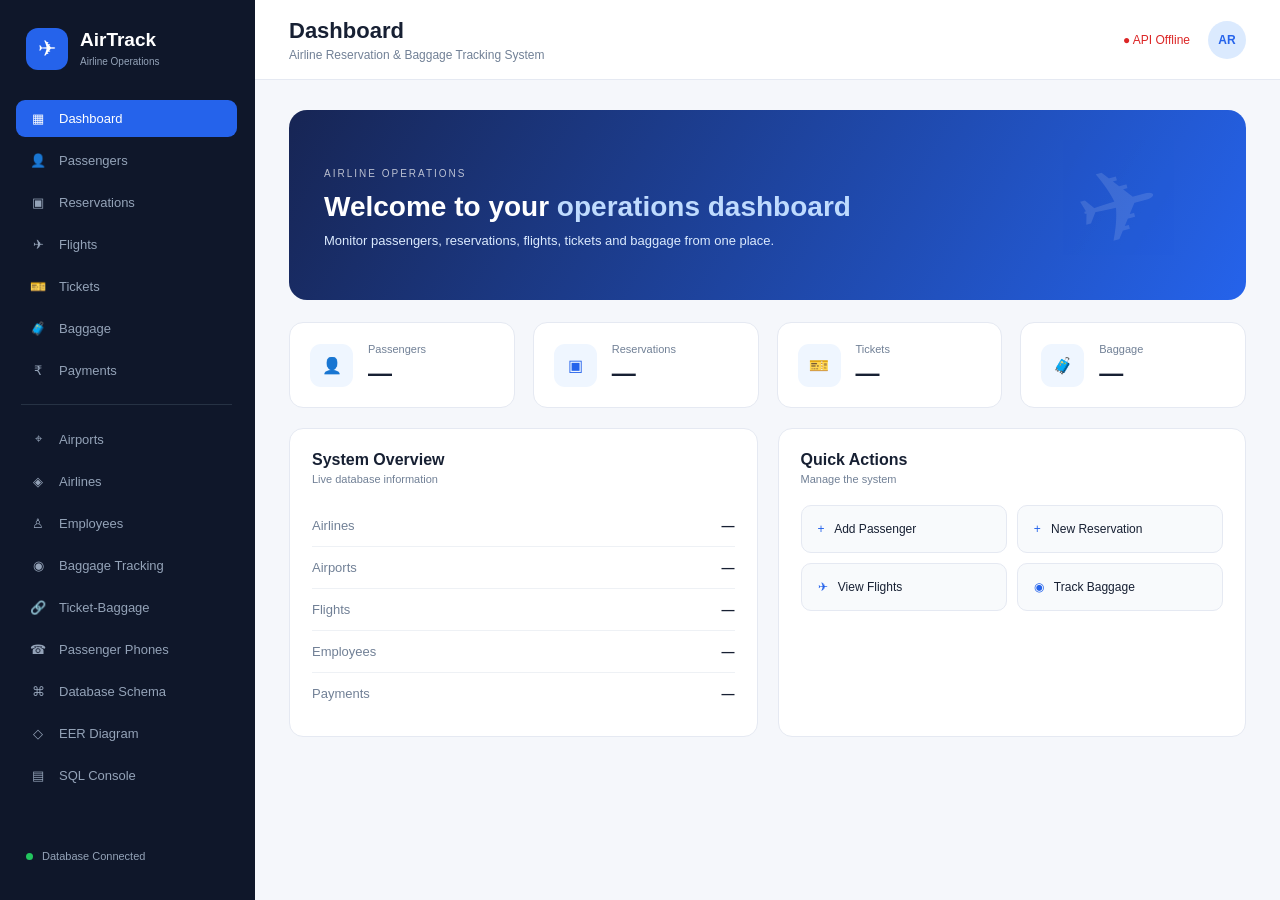
==== commit 0235551e: "Build interactive EER diagram layout" ====
--- a/frontend/index.html
+++ b/frontend/index.html
@@ -95,7 +95,12 @@
 
                 <button class="nav-item" onclick="showSection('relationships')">
                     <span>⌘</span>
-                    EER / Relationships
+                    Database Schema
+                </button>
+
+                <button class="nav-item" onclick="showSection('eer-diagram')">
+                    <span>◇</span>
+                    EER Diagram
                 </button>
 
                 <button class="nav-item" onclick="showSection('sql')">
@@ -2549,7 +2554,7 @@
     </div>
 
 </div>
-           <!-- =====================================================
+<!-- =====================================================
      EER / RELATIONSHIPS
 ===================================================== -->
 
@@ -2649,7 +2654,7 @@
         </div>
 
 
-        <div id="eer-diagram" class="eer-diagram">
+        <div id="database-schema-diagram" class="eer-diagram">
 
 
             <!-- AIRLINES -->
@@ -3181,7 +3186,217 @@
     </div>
 
 </section>
-
+<!-- =====================================================
+     INTERACTIVE EER DIAGRAM
+===================================================== -->
+
+<section id="eer-diagram" class="content-section">
+
+    <div class="section-header">
+        <div>
+            <h2>EER Diagram</h2>
+
+            <p>
+                Interactive conceptual model of the Airline Reservation
+                and Baggage Tracking System
+            </p>
+        </div>
+    </div>
+
+
+    <!-- EER TOOLBAR -->
+
+    <div class="eer-toolbar">
+
+        <div class="eer-toolbar-info">
+
+            <div class="eer-toolbar-icon">
+                ◇
+            </div>
+
+            <div>
+                <strong>Interactive EER Model</strong>
+
+                <span>
+                    Click an entity to explore its attributes,
+                    keys, relationships and database mapping.
+                </span>
+            </div>
+
+        </div>
+
+
+        <div class="eer-toolbar-actions">
+
+            <button
+                type="button"
+                class="eer-tool-btn"
+                onclick="resetInteractiveEER()">
+
+                ↻ Reset
+
+            </button>
+
+        </div>
+
+    </div>
+
+
+    <!-- EER MAIN AREA -->
+
+    <div id="eer-workspace" class="eer-workspace">
+
+    <!-- =================================================
+         FULL PAGE INTERACTIVE EER CANVAS
+    ================================================== -->
+
+    <div
+        id="eer-diagram-area"
+        class="eer-diagram-area">
+
+        <!-- JavaScript creates the complete
+             interactive EER here -->
+
+    </div>
+
+
+    <!-- =================================================
+         CLICK-TO-OPEN DETAILS PANEL
+    ================================================== -->
+
+    <aside
+        id="eer-details"
+        class="eer-details-panel">
+
+    </aside>
+
+</div>
+
+
+    <!-- EER LEGEND -->
+
+    <div class="eer-legend">
+
+        <div class="eer-legend-title">
+
+            <h3>EER Notation</h3>
+
+            <p>
+                Symbols used in the conceptual database model
+            </p>
+
+        </div>
+
+
+        <div class="eer-legend-grid">
+
+            <div class="eer-legend-item">
+
+                <span class="legend-entity"></span>
+
+                <span>
+                    Strong Entity
+                </span>
+
+            </div>
+
+
+            <div class="eer-legend-item">
+
+                <span class="legend-weak-entity"></span>
+
+                <span>
+                    Weak Entity
+                </span>
+
+            </div>
+
+
+            <div class="eer-legend-item">
+
+                <span class="legend-attribute"></span>
+
+                <span>
+                    Attribute
+                </span>
+
+            </div>
+
+
+            <div class="eer-legend-item">
+
+                <span class="legend-multivalued"></span>
+
+                <span>
+                    Multivalued Attribute
+                </span>
+
+            </div>
+
+
+            <div class="eer-legend-item">
+
+                <span class="legend-relationship"></span>
+
+                <span>
+                    Relationship
+                </span>
+
+            </div>
+
+
+            <div class="eer-legend-item">
+
+                <span class="legend-isa">
+                    ISA
+                </span>
+
+                <span>
+                    Specialization
+                </span>
+
+            </div>
+
+
+            <div class="eer-legend-item">
+
+                <span class="legend-union">
+                    U
+                </span>
+
+                <span>
+                    Union Category
+                </span>
+
+            </div>
+
+
+            <div class="eer-legend-item">
+
+                <span class="legend-total"></span>
+
+                <span>
+                    Total Participation
+                </span>
+
+            </div>
+
+
+            <div class="eer-legend-item">
+
+                <span class="legend-partial"></span>
+
+                <span>
+                    Partial Participation
+                </span>
+
+            </div>
+
+        </div>
+
+    </div>
+
+</section>
 
             <section id="sql" class="content-section">
                 <div class="section-header">
--- a/frontend/style.css
+++ b/frontend/style.css
@@ -2561,4 +2561,1805 @@
     .eer-relationship-info {
         grid-column: span 1;
     }
+}
+/* =========================================================
+   INTERACTIVE EER DIAGRAM
+========================================================= */
+
+/* ---------- EER TOOLBAR ---------- */
+
+.eer-toolbar {
+    display: flex;
+    align-items: center;
+    justify-content: space-between;
+    gap: 20px;
+    margin-bottom: 18px;
+    padding: 18px 22px;
+    background: #ffffff;
+    border: 1px solid #e5e7eb;
+    border-radius: 14px;
+    box-shadow: 0 4px 18px rgba(15, 23, 42, 0.05);
+}
+
+.eer-toolbar-info {
+    display: flex;
+    align-items: center;
+    gap: 14px;
+}
+
+.eer-toolbar-icon {
+    width: 42px;
+    height: 42px;
+    display: flex;
+    align-items: center;
+    justify-content: center;
+    border-radius: 11px;
+    background: #eef2ff;
+    color: #4f46e5;
+    font-size: 22px;
+    font-weight: 700;
+}
+
+.eer-toolbar-info strong {
+    display: block;
+    color: #172033;
+    font-size: 15px;
+    margin-bottom: 4px;
+}
+
+.eer-toolbar-info span {
+    display: block;
+    color: #64748b;
+    font-size: 13px;
+}
+
+.eer-toolbar-actions {
+    display: flex;
+    align-items: center;
+    gap: 10px;
+}
+
+.eer-tool-btn {
+    border: 1px solid #dbe1ea;
+    background: #ffffff;
+    color: #334155;
+    padding: 10px 15px;
+    border-radius: 9px;
+    font-size: 13px;
+    font-weight: 600;
+    cursor: pointer;
+    transition: 0.2s ease;
+}
+
+.eer-tool-btn:hover {
+    background: #f8fafc;
+    border-color: #94a3b8;
+}
+
+
+/* ---------- MAIN EER WORKSPACE ---------- */
+
+.eer-workspace {
+    display: grid;
+    grid-template-columns: minmax(0, 1fr) 310px;
+    gap: 18px;
+    align-items: stretch;
+    min-height: 720px;
+}
+
+.eer-diagram-area {
+    position: relative;
+    min-height: 720px;
+    width: 100%;
+    overflow: hidden;
+    background:
+        linear-gradient(
+            rgba(226, 232, 240, 0.45) 1px,
+            transparent 1px
+        ),
+        linear-gradient(
+            90deg,
+            rgba(226, 232, 240, 0.45) 1px,
+            transparent 1px
+        ),
+        #ffffff;
+    background-size: 28px 28px;
+    border: 1px solid #dfe5ec;
+    border-radius: 16px;
+    box-shadow: 0 5px 22px rgba(15, 23, 42, 0.06);
+}
+
+
+/* ---------- CONNECTION SVG ---------- */
+
+.eer-connection-layer {
+    position: absolute;
+    inset: 0;
+    width: 100%;
+    height: 100%;
+    pointer-events: none;
+    z-index: 1;
+    overflow: visible;
+}
+
+.eer-connection {
+    stroke: #64748b;
+    stroke-width: 2;
+    fill: none;
+    transition: 0.2s ease;
+}
+
+.eer-connection.eer-highlighted {
+    stroke: #4f46e5;
+    stroke-width: 3;
+}
+
+
+/* ---------- NODE LAYER ---------- */
+
+.eer-diagram-area::before {
+    content: "AIRLINE RESERVATION AND BAGGAGE TRACKING SYSTEM";
+    position: absolute;
+    top: 18px;
+    left: 50%;
+    transform: translateX(-50%);
+    z-index: 2;
+    padding: 7px 14px;
+    border-radius: 8px;
+    background: rgba(255, 255, 255, 0.92);
+    border: 1px solid #e2e8f0;
+    color: #475569;
+    font-size: 10px;
+    font-weight: 800;
+    letter-spacing: 1px;
+    white-space: nowrap;
+}
+
+.eer-node {
+    position: absolute;
+    z-index: 5;
+    min-width: 145px;
+    min-height: 52px;
+    padding: 13px 18px;
+    border: 2px solid #334155;
+    border-radius: 5px;
+    background: #ffffff;
+    color: #172033;
+    font-family: inherit;
+    font-size: 13px;
+    font-weight: 800;
+    letter-spacing: 0.3px;
+    text-align: center;
+    cursor: pointer;
+    transform: translate(-50%, -50%);
+    box-shadow: 0 5px 14px rgba(15, 23, 42, 0.08);
+    transition:
+        transform 0.2s ease,
+        box-shadow 0.2s ease,
+        border-color 0.2s ease,
+        background 0.2s ease;
+}
+
+.eer-node:hover {
+    transform: translate(-50%, -50%) translateY(-3px);
+    border-color: #4f46e5;
+    box-shadow: 0 9px 22px rgba(79, 70, 229, 0.16);
+}
+
+.eer-node-title {
+    display: block;
+}
+
+
+/* ---------- ENTITY TYPES ---------- */
+
+.eer-entity {
+    background: #ffffff;
+}
+
+.eer-weak-entity {
+    border: 3px double #334155;
+    border-radius: 5px;
+    background: #fffdf7;
+}
+
+.eer-concept {
+    background: #f8fafc;
+    border-style: dashed;
+    border-color: #64748b;
+}
+
+.eer-entity.eer-selected {
+    border-color: #4f46e5;
+    background: #eef2ff;
+    box-shadow:
+        0 0 0 4px rgba(79, 70, 229, 0.12),
+        0 10px 26px rgba(79, 70, 229, 0.18);
+}
+
+.eer-node.eer-related {
+    border-color: #818cf8;
+    box-shadow: 0 0 0 3px rgba(129, 140, 248, 0.08);
+}
+
+
+/* ---------- DETAILS PANEL ---------- */
+
+#eer-details {
+    min-width: 0;
+    height: 720px;
+    overflow-y: auto;
+    padding: 24px;
+    background: #ffffff;
+    border: 1px solid #dfe5ec;
+    border-radius: 16px;
+    box-shadow: 0 5px 22px rgba(15, 23, 42, 0.06);
+}
+
+.eer-details-empty {
+    min-height: 100%;
+    display: flex;
+    flex-direction: column;
+    align-items: center;
+    justify-content: center;
+    text-align: center;
+    padding: 25px;
+}
+
+.eer-details-empty-icon {
+    width: 54px;
+    height: 54px;
+    display: flex;
+    align-items: center;
+    justify-content: center;
+    margin-bottom: 16px;
+    border-radius: 15px;
+    background: #eef2ff;
+    color: #4f46e5;
+    font-size: 25px;
+}
+
+.eer-details-empty h3 {
+    margin: 0 0 8px;
+    color: #172033;
+    font-size: 18px;
+}
+
+.eer-details-empty p {
+    max-width: 235px;
+    margin: 0;
+    color: #64748b;
+    font-size: 13px;
+    line-height: 1.6;
+}
+
+
+/* ---------- DETAIL CONTENT ---------- */
+
+.eer-detail-header {
+    padding-bottom: 18px;
+    margin-bottom: 18px;
+    border-bottom: 1px solid #e5e7eb;
+}
+
+.eer-detail-type {
+    display: inline-flex;
+    align-items: center;
+    padding: 5px 9px;
+    margin-bottom: 9px;
+    border-radius: 6px;
+    background: #eef2ff;
+    color: #4f46e5;
+    font-size: 10px;
+    font-weight: 800;
+    letter-spacing: 0.7px;
+    text-transform: uppercase;
+}
+
+.eer-detail-header h3 {
+    margin: 0 0 8px;
+    color: #172033;
+    font-size: 20px;
+}
+
+.eer-detail-header p {
+    margin: 0;
+    color: #64748b;
+    font-size: 13px;
+    line-height: 1.6;
+}
+
+.eer-detail-section {
+    margin-bottom: 19px;
+}
+
+.eer-detail-section h4 {
+    margin: 0 0 9px;
+    color: #334155;
+    font-size: 12px;
+    font-weight: 800;
+    text-transform: uppercase;
+    letter-spacing: 0.7px;
+}
+
+.eer-detail-section ul {
+    list-style: none;
+    margin: 0;
+    padding: 0;
+}
+
+.eer-detail-section li {
+    position: relative;
+    margin-bottom: 6px;
+    padding: 9px 11px 9px 24px;
+    border-radius: 8px;
+    background: #f8fafc;
+    color: #475569;
+    font-size: 12px;
+    line-height: 1.4;
+}
+
+.eer-detail-section li::before {
+    content: "•";
+    position: absolute;
+    left: 10px;
+    top: 8px;
+    color: #4f46e5;
+    font-weight: 900;
+}
+
+.eer-detail-actions {
+    padding-top: 8px;
+    border-top: 1px solid #e5e7eb;
+}
+
+.eer-detail-actions .primary-btn {
+    width: 100%;
+}
+
+.eer-readonly {
+    display: block;
+    padding: 11px 12px;
+    border-radius: 8px;
+    background: #f8fafc;
+    color: #64748b;
+    font-size: 12px;
+    line-height: 1.5;
+}
+
+
+/* =========================================================
+   EER NOTATION VISUALS
+========================================================= */
+
+.eer-notation-element {
+    position: absolute;
+    z-index: 4;
+}
+
+
+/* ---------- DIAMOND / RELATIONSHIP ---------- */
+
+.eer-relationship-node {
+    width: 105px;
+    height: 105px;
+    display: flex;
+    align-items: center;
+    justify-content: center;
+    background: #fff7ed;
+    border: 2px solid #c2410c;
+    transform: translate(-50%, -50%) rotate(45deg);
+}
+
+.eer-relationship-node span {
+    display: block;
+    transform: rotate(-45deg);
+    color: #9a3412;
+    font-size: 11px;
+    font-weight: 800;
+    text-align: center;
+}
+
+
+/* ---------- ISA TRIANGLE ---------- */
+
+.eer-isa-node {
+    width: 0;
+    height: 0;
+    border-left: 42px solid transparent;
+    border-right: 42px solid transparent;
+    border-bottom: 62px solid #eef2ff;
+    position: absolute;
+    z-index: 4;
+}
+
+.eer-isa-node::after {
+    content: "ISA";
+    position: absolute;
+    left: -17px;
+    top: 25px;
+    color: #3730a3;
+    font-size: 10px;
+    font-weight: 900;
+}
+
+
+/* ---------- UNION ---------- */
+
+.eer-union-node {
+    width: 48px;
+    height: 48px;
+    display: flex;
+    align-items: center;
+    justify-content: center;
+    position: absolute;
+    z-index: 6;
+    border: 3px solid #7c3aed;
+    border-radius: 50%;
+    background: #faf5ff;
+    color: #6d28d9;
+    font-size: 17px;
+    font-weight: 900;
+    box-shadow: 0 4px 12px rgba(109, 40, 217, 0.14);
+}
+
+
+/* ---------- ATTRIBUTE ---------- */
+
+.eer-attribute-node {
+    min-width: 105px;
+    padding: 9px 15px;
+    position: absolute;
+    z-index: 5;
+    border: 1.8px solid #64748b;
+    border-radius: 50%;
+    background: #ffffff;
+    color: #475569;
+    font-size: 11px;
+    font-weight: 600;
+    text-align: center;
+    box-shadow: 0 3px 9px rgba(15, 23, 42, 0.05);
+}
+
+.eer-attribute-node.primary {
+    border-width: 2px;
+    color: #172033;
+    font-weight: 800;
+    text-decoration: underline;
+}
+
+.eer-attribute-node.multivalued {
+    border: 4px double #64748b;
+}
+
+.eer-attribute-node.derived {
+    border-style: dashed;
+}
+
+
+/* ---------- CARDINALITY LABEL ---------- */
+
+.eer-cardinality {
+    position: absolute;
+    z-index: 7;
+    padding: 3px 7px;
+    border-radius: 5px;
+    background: #ffffff;
+    border: 1px solid #e2e8f0;
+    color: #334155;
+    font-size: 11px;
+    font-weight: 900;
+}
+
+
+/* ---------- EER LEGEND ---------- */
+
+.eer-legend {
+    margin-top: 18px;
+    padding: 20px 22px;
+    background: #ffffff;
+    border: 1px solid #dfe5ec;
+    border-radius: 14px;
+    box-shadow: 0 4px 18px rgba(15, 23, 42, 0.05);
+}
+
+.eer-legend-title {
+    margin-bottom: 16px;
+}
+
+.eer-legend-title h3 {
+    margin: 0 0 4px;
+    color: #172033;
+    font-size: 15px;
+}
+
+.eer-legend-title p {
+    margin: 0;
+    color: #64748b;
+    font-size: 12px;
+}
+
+.eer-legend-grid {
+    display: grid;
+    grid-template-columns: repeat(5, minmax(0, 1fr));
+    gap: 13px;
+}
+
+.eer-legend-item {
+    display: flex;
+    align-items: center;
+    gap: 9px;
+    color: #475569;
+    font-size: 11px;
+    font-weight: 600;
+}
+
+
+/* ---------- LEGEND SYMBOLS ---------- */
+
+.legend-entity {
+    width: 27px;
+    height: 17px;
+    display: inline-block;
+    border: 2px solid #334155;
+    border-radius: 3px;
+    background: #ffffff;
+}
+
+.legend-weak-entity {
+    width: 27px;
+    height: 17px;
+    display: inline-block;
+    border: 3px double #334155;
+    border-radius: 3px;
+    background: #fffdf7;
+}
+
+.legend-attribute {
+    width: 31px;
+    height: 18px;
+    display: inline-block;
+    border: 1.5px solid #64748b;
+    border-radius: 50%;
+    background: #ffffff;
+}
+
+.legend-multivalued {
+    width: 31px;
+    height: 18px;
+    display: inline-block;
+    border: 4px double #64748b;
+    border-radius: 50%;
+    background: #ffffff;
+}
+
+.legend-derived {
+    width: 31px;
+    height: 18px;
+    display: inline-block;
+    border: 1.5px dashed #64748b;
+    border-radius: 50%;
+    background: #ffffff;
+}
+
+.legend-relationship {
+    width: 21px;
+    height: 21px;
+    display: inline-block;
+    border: 1.5px solid #c2410c;
+    background: #fff7ed;
+    transform: rotate(45deg);
+}
+
+.legend-isa {
+    width: 31px;
+    height: 22px;
+    display: inline-flex;
+    align-items: center;
+    justify-content: center;
+    color: #3730a3;
+    background: #eef2ff;
+    clip-path: polygon(50% 0%, 100% 100%, 0% 100%);
+    font-size: 7px;
+    font-weight: 900;
+}
+
+.legend-union {
+    width: 25px;
+    height: 25px;
+    display: inline-flex;
+    align-items: center;
+    justify-content: center;
+    border: 2px solid #7c3aed;
+    border-radius: 50%;
+    background: #faf5ff;
+    color: #6d28d9;
+    font-size: 10px;
+    font-weight: 900;
+}
+
+.legend-total {
+    width: 31px;
+    height: 18px;
+    display: inline-block;
+    border: 3px solid #334155;
+    border-radius: 3px;
+}
+
+.legend-partial {
+    width: 31px;
+    height: 18px;
+    display: inline-block;
+    border: 2px solid #334155;
+    border-radius: 3px;
+}
+
+
+/* =========================================================
+   RESPONSIVE
+========================================================= */
+
+@media (max-width: 1200px) {
+
+    .eer-workspace {
+        grid-template-columns: 1fr;
+    }
+
+    #eer-details {
+        height: auto;
+        min-height: 300px;
+    }
+
+    .eer-diagram-area {
+        min-height: 650px;
+    }
+
+    .eer-legend-grid {
+        grid-template-columns: repeat(3, minmax(0, 1fr));
+    }
+
+}
+
+
+@media (max-width: 800px) {
+
+    .eer-toolbar {
+        flex-direction: column;
+        align-items: flex-start;
+    }
+
+    .eer-toolbar-actions {
+        width: 100%;
+    }
+
+    .eer-tool-btn {
+        flex: 1;
+    }
+
+    .eer-diagram-area {
+        min-height: 600px;
+        overflow-x: auto;
+    }
+
+    .eer-legend-grid {
+        grid-template-columns: repeat(2, minmax(0, 1fr));
+    }
+
+}
+
+
+@media (max-width: 550px) {
+
+    .eer-toolbar {
+        padding: 15px;
+    }
+
+    .eer-toolbar-info span {
+        line-height: 1.5;
+    }
+
+    .eer-legend-grid {
+        grid-template-columns: 1fr;
+    }
+
+}
+/* =========================================================
+   EER FULL PAGE MODE
+   Diagram uses the complete content area.
+========================================================= */
+
+/* Remove the permanent two-column layout */
+#eer-diagram .eer-workspace {
+    display: block;
+    width: 100%;
+    min-height: 0;
+    margin: 0;
+}
+
+/* Full-width diagram */
+#eer-diagram-area {
+    position: relative;
+    width: 100%;
+    min-height: 820px;
+    height: 820px;
+    overflow: auto;
+
+    background:
+        linear-gradient(
+            rgba(226, 232, 240, 0.42) 1px,
+            transparent 1px
+        ),
+        linear-gradient(
+            90deg,
+            rgba(226, 232, 240, 0.42) 1px,
+            transparent 1px
+        ),
+        #ffffff;
+
+    background-size: 28px 28px;
+
+    border: 1px solid #dfe5ec;
+    border-radius: 16px;
+
+    box-shadow:
+        0 5px 22px rgba(15, 23, 42, 0.06);
+}
+
+/*
+   Internal canvas.
+
+   This gives the EER enough room for all entities,
+   relationships and attributes without forcing them
+   to overlap.
+*/
+#eer-diagram-area::after {
+    content: "";
+    display: block;
+    position: absolute;
+    inset: 0;
+    pointer-events: none;
+}
+
+/* Diagram title */
+#eer-diagram-area::before {
+    content:
+        "AIRLINE RESERVATION AND BAGGAGE TRACKING SYSTEM";
+    position: absolute;
+    top: 18px;
+    left: 50%;
+    transform: translateX(-50%);
+
+    z-index: 20;
+
+    padding: 8px 18px;
+
+    border: 1px solid #dbe3ee;
+    border-radius: 8px;
+
+    background: rgba(255, 255, 255, 0.96);
+
+    color: #334155;
+
+    font-size: 11px;
+    font-weight: 800;
+    letter-spacing: 0.9px;
+
+    white-space: nowrap;
+}
+
+
+/* =========================================================
+   EER CANVAS
+========================================================= */
+
+.eer-canvas {
+    position: relative;
+
+    width: 1180px;
+    height: 790px;
+
+    min-width: 1180px;
+    min-height: 790px;
+}
+
+
+/* =========================================================
+   CONNECTIONS
+========================================================= */
+
+.eer-connection-layer {
+    position: absolute;
+
+    top: 0;
+    left: 0;
+
+    width: 1180px;
+    height: 790px;
+
+    z-index: 1;
+
+    pointer-events: none;
+
+    overflow: visible;
+}
+
+.eer-connection {
+    stroke: #64748b;
+    stroke-width: 2;
+    fill: none;
+}
+
+.eer-connection.eer-highlighted {
+    stroke: #2563eb;
+    stroke-width: 3;
+}
+
+
+/* =========================================================
+   ENTITY RECTANGLES
+========================================================= */
+
+.eer-node {
+    position: absolute;
+
+    z-index: 10;
+
+    width: 150px;
+    min-width: 150px;
+
+    min-height: 54px;
+
+    padding: 14px 12px;
+
+    display: flex;
+    align-items: center;
+    justify-content: center;
+
+    border: 2px solid #334155;
+    border-radius: 4px;
+
+    background: #ffffff;
+
+    color: #172033;
+
+    font-size: 12px;
+    font-weight: 800;
+
+    letter-spacing: 0.25px;
+
+    text-align: center;
+
+    cursor: pointer;
+
+    transform: translate(-50%, -50%);
+
+    box-shadow:
+        0 4px 12px rgba(15, 23, 42, 0.07);
+
+    transition:
+        box-shadow 0.2s ease,
+        border-color 0.2s ease,
+        background 0.2s ease;
+}
+
+.eer-node:hover {
+    border-color: #2563eb;
+
+    box-shadow:
+        0 0 0 4px rgba(37, 99, 235, 0.10),
+        0 7px 18px rgba(15, 23, 42, 0.10);
+}
+
+.eer-node.eer-selected {
+    border-color: #2563eb;
+
+    background: #eff6ff;
+
+    box-shadow:
+        0 0 0 4px rgba(37, 99, 235, 0.14),
+        0 8px 20px rgba(37, 99, 235, 0.14);
+}
+
+
+/* =========================================================
+   WEAK ENTITY
+========================================================= */
+
+.eer-weak-entity {
+    border: 4px double #334155;
+    background: #fffdf7;
+}
+
+
+/* =========================================================
+   CONCEPTUAL SUBTYPE
+========================================================= */
+
+.eer-concept {
+    border: 2px dashed #64748b;
+
+    background: #f8fafc;
+
+    color: #334155;
+}
+
+
+/* =========================================================
+   RELATIONSHIP DIAMONDS
+========================================================= */
+
+.eer-relationship-node {
+    position: absolute;
+
+    z-index: 8;
+
+    width: 104px;
+    height: 58px;
+
+    display: flex;
+    align-items: center;
+    justify-content: center;
+
+    padding: 8px;
+
+    background: #fff7ed;
+
+    border: 2px solid #c2410c;
+
+    transform:
+        translate(-50%, -50%)
+        rotate(45deg);
+
+    cursor: pointer;
+
+    box-shadow:
+        0 4px 10px rgba(194, 65, 12, 0.08);
+}
+
+.eer-relationship-node span {
+    transform: rotate(-45deg);
+
+    color: #9a3412;
+
+    font-size: 10px;
+    font-weight: 800;
+
+    text-align: center;
+
+    white-space: nowrap;
+}
+
+.eer-relationship-node:hover {
+    background: #ffedd5;
+    border-color: #ea580c;
+}
+
+/* =========================================================
+   EER ISA TRIANGLE
+========================================================= */
+
+.eer-isa-node {
+    position: absolute;
+
+    width: 0;
+    height: 0;
+
+    border-left: 24px solid transparent;
+    border-right: 24px solid transparent;
+    border-bottom: 40px solid #eef2ff;
+
+    z-index: 8;
+
+    cursor: pointer;
+
+    transform: translate(-50%, -50%);
+}
+
+
+/* Remove the duplicate text */
+.eer-isa-node::after {
+    content: none;
+}
+/* =========================================================
+   UNION
+========================================================= */
+
+.eer-union-node {
+    position: absolute;
+
+    z-index: 15;
+
+    width: 48px;
+    height: 48px;
+
+    display: flex;
+    align-items: center;
+    justify-content: center;
+
+    border: 3px solid #7c3aed;
+    border-radius: 50%;
+
+    background: #faf5ff;
+
+    color: #6d28d9;
+
+    font-size: 17px;
+    font-weight: 900;
+
+    cursor: pointer;
+
+    box-shadow:
+        0 4px 12px rgba(109, 40, 217, 0.14);
+}
+
+.eer-union-node:hover {
+    background: #f3e8ff;
+
+    box-shadow:
+        0 0 0 4px rgba(124, 58, 237, 0.10);
+}
+
+
+/* =========================================================
+   ATTRIBUTES
+========================================================= */
+
+.eer-attribute-node {
+    position: absolute;
+
+    z-index: 12;
+
+    min-width: 100px;
+
+    padding: 8px 14px;
+
+    border: 1.8px solid #64748b;
+    border-radius: 50%;
+
+    background: #ffffff;
+
+    color: #475569;
+
+    font-size: 10px;
+    font-weight: 600;
+
+    text-align: center;
+
+    cursor: pointer;
+
+    box-shadow:
+        0 3px 8px rgba(15, 23, 42, 0.05);
+}
+
+.eer-attribute-node:hover {
+    border-color: #2563eb;
+
+    background: #eff6ff;
+}
+
+
+/* Multivalued attribute */
+.eer-attribute-node.multivalued {
+    border: 4px double #64748b;
+}
+
+
+/* =========================================================
+   ATTRIBUTE CONNECTIONS
+========================================================= */
+
+.eer-attribute-line {
+    stroke: #94a3b8;
+    stroke-width: 1.5;
+}
+
+
+/* =========================================================
+   CARDINALITY
+========================================================= */
+
+.eer-cardinality {
+    position: absolute;
+
+    z-index: 18;
+
+    padding: 3px 6px;
+
+    border-radius: 4px;
+
+    background: #ffffff;
+
+    color: #334155;
+
+    font-size: 11px;
+    font-weight: 900;
+
+    pointer-events: none;
+}
+
+
+/* =========================================================
+   DETAILS DRAWER
+   Hidden by default.
+========================================================= */
+
+#eer-details {
+    display: none;
+
+    position: fixed;
+
+    top: 78px;
+    right: 28px;
+
+    width: 360px;
+    max-height: calc(100vh - 110px);
+
+    z-index: 500;
+
+    overflow-y: auto;
+
+    padding: 24px;
+
+    background: #ffffff;
+
+    border: 1px solid #dfe5ec;
+    border-radius: 16px;
+
+    box-shadow:
+        0 18px 50px rgba(15, 23, 42, 0.20);
+}
+
+
+/* Show only after clicking an element */
+#eer-details.eer-details-visible {
+    display: block;
+}
+
+
+/* Close button */
+.eer-details-close {
+    position: absolute;
+
+    top: 14px;
+    right: 14px;
+
+    width: 32px;
+    height: 32px;
+
+    border: 1px solid #e2e8f0;
+    border-radius: 8px;
+
+    background: #ffffff;
+
+    color: #64748b;
+
+    font-size: 18px;
+
+    cursor: pointer;
+}
+
+.eer-details-close:hover {
+    background: #f8fafc;
+    color: #172033;
+}
+
+
+/* =========================================================
+   RESPONSIVE
+========================================================= */
+
+@media (max-width: 900px) {
+
+    #eer-diagram-area {
+        min-height: 720px;
+        height: 720px;
+    }
+
+    .eer-canvas {
+        transform-origin: top left;
+    }
+
+    #eer-details {
+        top: 70px;
+        right: 15px;
+
+        width: min(360px, calc(100vw - 30px));
+    }
+
+}
+/* =========================================================
+   FINAL INTERACTIVE EER LAYOUT
+========================================================= */
+
+#eer-diagram .eer-workspace {
+    position: relative;
+    display: block;
+    width: 100%;
+    min-height: 0;
+}
+
+
+/* =========================================================
+   FULL EER CANVAS
+========================================================= */
+
+#eer-diagram-area {
+    position: relative;
+
+    width: 100%;
+    height: 780px;
+
+    overflow: auto;
+
+    background:
+        linear-gradient(
+            rgba(226, 232, 240, 0.45) 1px,
+            transparent 1px
+        ),
+        linear-gradient(
+            90deg,
+            rgba(226, 232, 240, 0.45) 1px,
+            transparent 1px
+        ),
+        #ffffff;
+
+    background-size: 28px 28px;
+
+    border: 1px solid #dbe3ee;
+    border-radius: 16px;
+
+    box-shadow:
+        0 6px 24px rgba(15, 23, 42, 0.06);
+}
+
+
+/* =========================================================
+   INTERNAL EER CANVAS
+
+   Fixed aspect/layout.
+   Browser can scroll horizontally on smaller screens.
+========================================================= */
+
+.eer-canvas {
+    position: relative;
+
+    width: 1500px;
+    height: 760px;
+
+    min-width: 1500px;
+    min-height: 760px;
+}
+
+
+/* =========================================================
+   SVG CONNECTION LAYER
+========================================================= */
+
+.eer-connection-layer {
+    position: absolute;
+
+    inset: 0;
+
+    width: 1500px;
+    height: 760px;
+
+    z-index: 1;
+
+    pointer-events: none;
+}
+
+
+/* Normal relationship line */
+.eer-connection {
+    stroke: #475569;
+    stroke-width: 2;
+    fill: none;
+}
+
+
+/* Highlighted relationship */
+.eer-connection.eer-highlighted {
+    stroke: #2563eb;
+    stroke-width: 3;
+}
+
+
+/* Attribute connector */
+.eer-attribute-line {
+    stroke: #64748b;
+    stroke-width: 1.5;
+}
+
+
+/* =========================================================
+   EER HTML ELEMENT LAYER
+========================================================= */
+
+.eer-entity-layer {
+    position: absolute;
+
+    inset: 0;
+
+    width: 1500px;
+    height: 760px;
+
+    z-index: 5;
+}
+
+
+/* =========================================================
+   ENTITY
+========================================================= */
+
+.eer-node {
+    position: absolute;
+
+    width: 145px;
+    min-height: 52px;
+
+    padding: 11px 10px;
+
+    display: flex;
+    align-items: center;
+    justify-content: center;
+
+    border: 2px solid #334155;
+    border-radius: 4px;
+
+    background: #ffffff;
+
+    color: #172033;
+
+    font-size: 11px;
+    font-weight: 800;
+
+    text-align: center;
+
+    transform: translate(-50%, -50%);
+
+    cursor: pointer;
+
+    box-shadow:
+        0 3px 9px rgba(15, 23, 42, 0.07);
+
+    transition:
+        0.18s ease;
+}
+
+.eer-node:hover {
+    border-color: #2563eb;
+
+    box-shadow:
+        0 0 0 3px rgba(37, 99, 235, 0.10),
+        0 7px 16px rgba(15, 23, 42, 0.10);
+}
+
+
+/* Selected entity */
+.eer-node.eer-selected {
+    border-color: #2563eb;
+
+    background: #eff6ff;
+
+    box-shadow:
+        0 0 0 4px rgba(37, 99, 235, 0.13);
+}
+
+
+/* Related entity */
+.eer-node.eer-related {
+    border-color: #818cf8;
+}
+
+
+/* =========================================================
+   WEAK ENTITY
+========================================================= */
+
+.eer-weak-entity {
+    border: 4px double #334155;
+
+    background: #fffdf7;
+}
+
+
+/* =========================================================
+   CONCEPTUAL SUBTYPE
+========================================================= */
+
+.eer-concept {
+    border: 2px dashed #64748b;
+
+    background: #f8fafc;
+}
+
+
+/* =========================================================
+   RELATIONSHIP DIAMOND
+========================================================= */
+/* =========================================================
+   COMPACT EER RELATIONSHIP DIAMONDS
+========================================================= */
+
+.eer-relationship-node {
+    position: absolute;
+
+    width: 62px;
+    height: 40px;
+
+    display: flex;
+    align-items: center;
+    justify-content: center;
+
+    border: 2px solid #c2410c;
+
+    background: #fff7ed;
+
+    transform:
+        translate(-50%, -50%)
+        rotate(45deg);
+
+    cursor: pointer;
+
+    z-index: 8;
+
+    box-shadow:
+        0 2px 6px rgba(194, 65, 12, 0.06);
+
+    padding: 0;
+}
+
+.eer-relationship-node span {
+    display: block;
+
+    transform: rotate(-45deg);
+
+    color: #9a3412;
+
+    font-size: 8px;
+    font-weight: 800;
+
+    text-align: center;
+
+    white-space: nowrap;
+}
+
+.eer-relationship-node:hover {
+    background: #ffedd5;
+    border-color: #ea580c;
+}
+/* =========================================================
+   ISA
+========================================================= */
+/* =========================================================
+   EER ISA TRIANGLE
+========================================================= */
+
+.eer-isa-node {
+    position: absolute;
+
+    width: 0;
+    height: 0;
+
+    border-left: 24px solid transparent;
+    border-right: 24px solid transparent;
+    border-bottom: 40px solid #eef2ff;
+
+    z-index: 8;
+
+    cursor: pointer;
+
+    transform: translate(-50%, -50%);
+}
+
+.eer-isa-node::after {
+    content: "ISA";
+
+    position: absolute;
+
+    left: -11px;
+    top: 18px;
+
+    color: #3730a3;
+
+    font-size: 8px;
+    font-weight: 900;
+}
+/* =========================================================
+   UNION
+========================================================= */
+/* =========================================================
+   EER UNION CATEGORY
+========================================================= */
+
+.eer-union-node {
+    position: absolute;
+
+    width: 38px;
+    height: 38px;
+
+    display: flex;
+    align-items: center;
+    justify-content: center;
+
+    border: 2.5px solid #7c3aed;
+
+    border-radius: 50%;
+
+    background: #faf5ff;
+
+    color: #6d28d9;
+
+    font-size: 14px;
+    font-weight: 900;
+
+    z-index: 12;
+
+    cursor: pointer;
+
+    transform: translate(-50%, -50%);
+
+    box-shadow:
+        0 3px 9px rgba(109, 40, 217, 0.12);
+}
+
+.eer-union-node:hover {
+    background: #f3e8ff;
+
+    box-shadow:
+        0 0 0 4px rgba(124, 58, 237, 0.10);
+}
+/* =========================================================
+   ATTRIBUTES
+========================================================= */
+
+.eer-attribute-node {
+    position: absolute;
+
+    min-width: 92px;
+    min-height: 34px;
+
+    padding: 7px 11px;
+
+    display: flex;
+    align-items: center;
+    justify-content: center;
+
+    border: 1.5px solid #64748b;
+    border-radius: 50%;
+
+    background: #ffffff;
+
+    color: #475569;
+
+    font-size: 9px;
+    font-weight: 600;
+
+    white-space: nowrap;
+
+    transform: translate(-50%, -50%);
+
+    cursor: pointer;
+
+    z-index: 10;
+}
+
+.eer-attribute-node:hover {
+    border-color: #2563eb;
+
+    background: #eff6ff;
+}
+
+
+/* Multivalued */
+.eer-attribute-node.multivalued {
+    border: 3px double #64748b;
+}
+
+
+/* =========================================================
+   CARDINALITY
+========================================================= */
+
+.eer-cardinality {
+    position: absolute;
+
+    z-index: 15;
+
+    padding: 2px 5px;
+
+    background: #ffffff;
+
+    color: #334155;
+
+    font-size: 10px;
+    font-weight: 900;
+
+    pointer-events: none;
+}
+
+
+/* =========================================================
+   DETAILS PANEL
+   HIDDEN BY DEFAULT
+========================================================= */
+
+#eer-details {
+    display: none;
+
+    position: fixed;
+
+    top: 95px;
+    right: 28px;
+
+    width: 340px;
+    max-height: calc(100vh - 125px);
+
+    overflow-y: auto;
+
+    padding: 22px;
+
+    background: #ffffff;
+
+    border: 1px solid #dbe3ee;
+    border-radius: 15px;
+
+    z-index: 1000;
+
+    box-shadow:
+        0 18px 50px rgba(15, 23, 42, 0.20);
+}
+
+
+/* JavaScript adds this class after a click */
+#eer-details.eer-details-visible {
+    display: block;
+}
+
+
+/* Close button */
+.eer-details-close {
+    position: absolute;
+
+    top: 12px;
+    right: 12px;
+
+    width: 30px;
+    height: 30px;
+
+    border: 1px solid #e2e8f0;
+    border-radius: 7px;
+
+    background: #ffffff;
+
+    color: #64748b;
+
+    cursor: pointer;
+
+    font-size: 18px;
+}
+
+
+/* =========================================================
+   MOBILE
+========================================================= */
+
+@media (max-width: 800px) {
+
+    #eer-diagram-area {
+        height: 700px;
+    }
+
+    #eer-details {
+        top: 75px;
+        right: 15px;
+
+        width: min(
+            340px,
+            calc(100vw - 30px)
+        );
+    }
+
+}
+/* =========================================================
+   COMPACT CONCEPTUAL SUBTYPE NODES
+========================================================= */
+
+.eer-node.eer-concept {
+    width: 120px;
+    min-width: 120px;
+
+    min-height: 42px;
+
+    padding: 8px 7px;
+
+    border-width: 2px;
+
+    font-size: 9px;
+
+    line-height: 1.2;
+
+    white-space: normal;
+}
+.eer-isa-label {
+    position: absolute;
+
+    left: 50%;
+    top: 50%;
+
+    transform: translate(-50%, -50%);
+
+    color: #3730a3;
+
+    font-size: 8px;
+    font-weight: 900;
+
+    pointer-events: none;
+}
+/* =========================================================
+   FIX: REMOVE DUPLICATE ISA TEXT
+========================================================= */
+
+.eer-isa-node::after {
+    content: none !important;
+    display: none !important;
+}
+/* =========================================================
+   FINAL FIX — CENTER ISA INSIDE TRIANGLE
+========================================================= */
+
+.eer-isa-node {
+    position: absolute;
+
+    width: 50px;
+    height: 42px;
+
+    display: flex;
+    align-items: center;
+    justify-content: center;
+
+    background: #eef2ff;
+
+    border: 1.5px solid #c7d2fe;
+
+    clip-path: polygon(
+        50% 0%,
+        100% 100%,
+        0% 100%
+    );
+
+    transform: translate(-50%, -50%);
+
+    z-index: 8;
+
+    cursor: pointer;
+
+    padding: 0;
+}
+
+
+/* Remove every old pseudo-element ISA */
+.eer-isa-node::after {
+    content: none !important;
+    display: none !important;
+}
+
+
+/* ISA text */
+.eer-isa-label {
+    position: absolute;
+
+    left: 50%;
+    top: 64%;
+
+    transform: translate(-50%, -50%);
+
+    color: #3730a3;
+
+    font-size: 8px;
+    font-weight: 900;
+
+    line-height: 1;
+
+    pointer-events: none;
 }
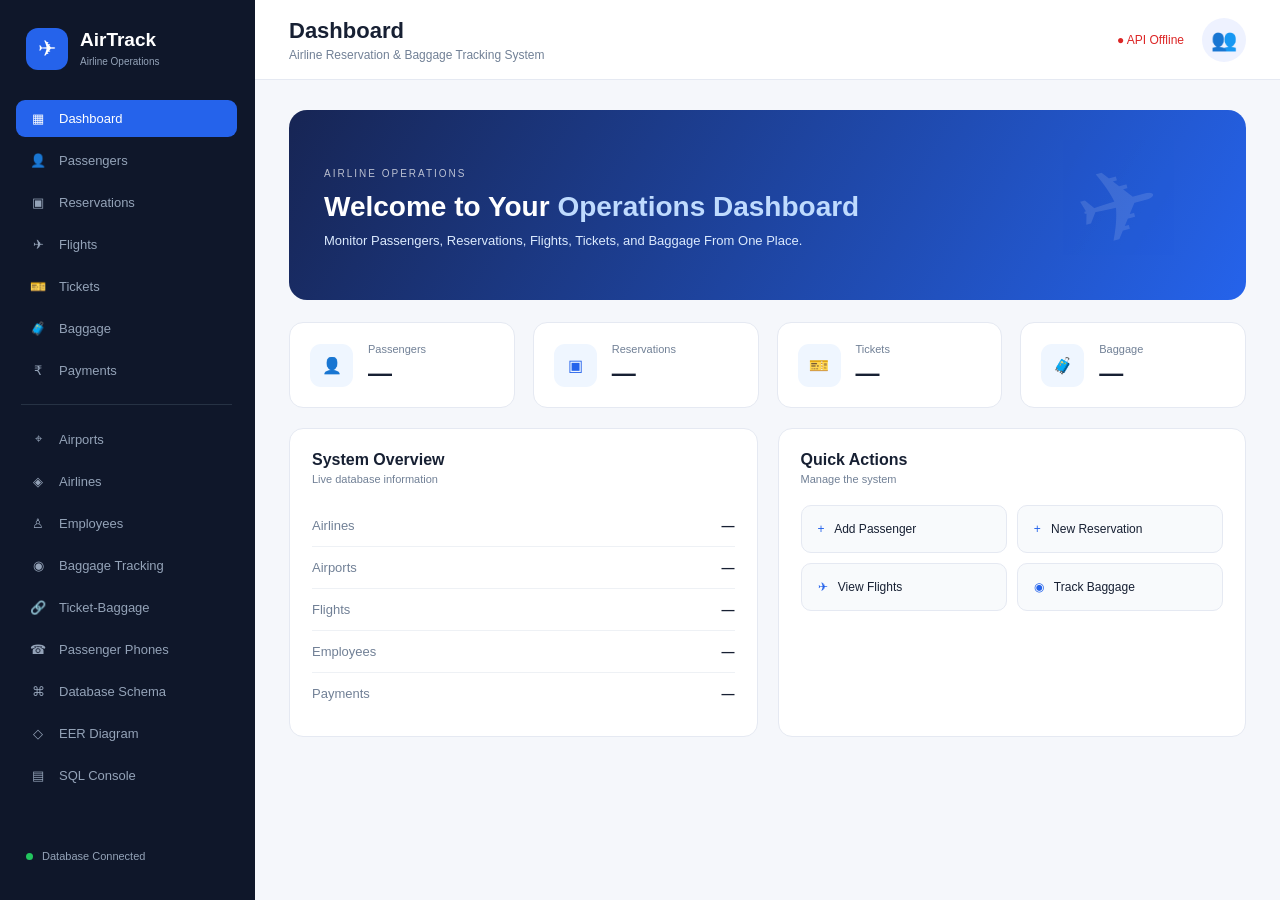
==== commit f542b8de: "Complete airline reservation system features" ====
--- a/frontend/index.html
+++ b/frontend/index.html
@@ -134,9 +134,15 @@
                         ● API Online
                     </span>
 
-                    <div class="user-avatar">
-                        AR
-                    </div>
+                    <button
+    class="team-button"
+    type="button"
+    onclick="toggleTeamMembers()"
+    title="Team Members">
+
+    <span class="team-icon">👥</span>
+
+</button>
                 </div>
 
             </header>
@@ -151,14 +157,14 @@
                         <span class="eyebrow">AIRLINE OPERATIONS</span>
 
                         <h2>
-                            Welcome to your
-                            <span>operations dashboard</span>
-                        </h2>
-
-                        <p>
-                            Monitor passengers, reservations, flights,
-                            tickets and baggage from one place.
-                        </p>
+    Welcome to Your
+    <span>Operations Dashboard</span>
+</h2>
+
+<p>
+    Monitor Passengers, Reservations, Flights,
+    Tickets, and Baggage From One Place.
+</p>
                     </div>
 
                     <div class="plane-decoration">
@@ -3395,27 +3401,618 @@
         </div>
 
     </div>
+    
 
 </section>
 
-            <section id="sql" class="content-section">
-                <div class="section-header">
+           <section id="sql" class="content-section">
+
+    <div class="section-header">
+        <div>
+            <h2>SQL Console</h2>
+            <p>Write, build and execute SQL queries with guided tools</p>
+        </div>
+
+        <div class="sql-connection-status">
+            <span class="sql-status-dot"></span>
+            Database Connected
+        </div>
+    </div>
+
+
+    <!-- =====================================================
+         SQL TOOLBAR
+    ====================================================== -->
+
+    <div class="sql-toolbar">
+
+        <div class="sql-toolbar-left">
+
+            <button
+                type="button"
+                class="sql-tool-btn active"
+                id="sql-editor-tab">
+                <i class="fa-solid fa-code"></i>
+                SQL Editor
+            </button>
+
+            <button
+    type="button"
+    class="sql-tool-btn"
+    id="sql-builder-tab"
+    onclick="openSQLQueryBuilder()">
+
+    <i class="fa-solid fa-wand-magic-sparkles"></i>
+    Query Builder
+
+</button>
+
+            <button
+    type="button"
+    class="sql-history-btn"
+    id="sql-history-btn"
+    onclick="toggleSQLHistory()">
+
+    <i class="fa-solid fa-clock-rotate-left"></i>
+    History
+
+</button>
+
+        </div>
+
+        <div class="sql-toolbar-right">
+
+            <button
+                type="button"
+                class="secondary-btn"
+                id="sql-refresh-tables-btn">
+                <i class="fa-solid fa-arrows-rotate"></i>
+                Refresh
+            </button>
+
+        </div>
+
+    </div>
+
+
+    <!-- =====================================================
+         SQL MAIN WORKSPACE
+    ====================================================== -->
+
+    <div class="sql-workspace">
+
+
+        <!-- =================================================
+             LEFT SIDEBAR
+        ================================================== -->
+
+        <aside class="sql-sidebar">
+
+            <div class="sql-sidebar-section">
+
+                <div class="sql-sidebar-heading">
+                    <span>
+                        <i class="fa-solid fa-database"></i>
+                        Tables
+                    </span>
+
+                    <span
+                        id="sql-table-count"
+                        class="sql-count">
+                        0
+                    </span>
+                </div>
+
+
+                <div
+                    id="sql-table-list"
+                    class="sql-table-list">
+
+                    <div class="sql-loading">
+                        Loading tables...
+                    </div>
+
+                </div>
+
+            </div>
+
+
+            <!-- SELECTED TABLE INFO -->
+
+            <div
+                id="sql-table-info"
+                class="sql-table-info">
+
+                <div class="sql-empty-info">
+
+                    <i class="fa-regular fa-hand-pointer"></i>
+
+                    <p>
+                        Select a table to view its columns
+                        and records.
+                    </p>
+
+                </div>
+
+            </div>
+
+        </aside>
+
+
+        <!-- =================================================
+             MAIN SQL AREA
+        ================================================== -->
+
+        <div class="sql-main">
+
+
+            <!-- =================================================
+                 QUICK ACTIONS
+            ================================================== -->
+
+            <div class="sql-quick-actions">
+
+    <button
+        type="button"
+        class="sql-action-btn"
+        onclick="insertSQLTemplate('select')">
+
+        <i class="fa-solid fa-table-list"></i>
+        SELECT
+
+    </button>
+
+
+    <button
+        type="button"
+        class="sql-action-btn"
+        onclick="insertSQLTemplate('insert')">
+
+        <i class="fa-solid fa-plus"></i>
+        INSERT
+
+    </button>
+
+
+    <button
+        type="button"
+        class="sql-action-btn"
+        onclick="insertSQLTemplate('update')">
+
+        <i class="fa-solid fa-pen"></i>
+        UPDATE
+
+    </button>
+
+
+    <button
+        type="button"
+        class="sql-action-btn"
+        onclick="insertSQLTemplate('delete')">
+
+        <i class="fa-solid fa-trash"></i>
+        DELETE
+
+    </button>
+
+
+    <button
+        type="button"
+        class="sql-action-btn"
+        onclick="insertSQLTemplate('create')">
+
+        <i class="fa-solid fa-sitemap"></i>
+        DDL
+
+    </button>
+
+
+    <button
+        type="button"
+        class="sql-action-btn"
+        onclick="insertSQLTemplate('join')">
+
+        <i class="fa-solid fa-link"></i>
+        JOIN
+
+    </button>
+
+
+    <button
+        type="button"
+        class="sql-action-btn"
+        onclick="insertSQLTemplate('aggregate')">
+
+        <i class="fa-solid fa-chart-column"></i>
+        Aggregate
+
+    </button>
+
+
+    <button
+        type="button"
+        class="sql-action-btn"
+        onclick="insertSQLTemplate('plsql')">
+
+        <i class="fa-solid fa-gears"></i>
+        Procedural SQL
+
+    </button>
+
+</div>
+
+            <!-- =================================================
+                 EDITOR CARD
+            ================================================== -->
+
+            <div class="sql-editor-card">
+
+                <div class="sql-editor-header">
+
                     <div>
-                        <h2>SQL Console</h2>
-                        <p>Execute database queries</p>
+
+                        <div class="sql-editor-title">
+                            <i class="fa-solid fa-terminal"></i>
+                            SQL Editor
+                        </div>
+
+                        <div class="sql-editor-subtitle">
+                            Write your SQL query or use a template
+                        </div>
+
                     </div>
-                </div>
-
-                <div class="panel">
-                    SQL console coming next.
-                </div>
-            </section>
+
+
+                    <div class="sql-editor-actions">
+
+                        <button
+    type="button"
+    class="sql-small-btn"
+    id="sql-format-btn"
+    onclick="formatSQLQuery()">
+
+    <i class="fa-solid fa-align-left"></i>
+    Format
+
+</button>
+
+
+                       <button
+    type="button"
+    class="sql-small-btn"
+    id="sql-clear-btn"
+    onclick="clearSQLQuery()">
+
+    <i class="fa-solid fa-eraser"></i>
+    Clear
+
+</button>
+
+                    </div>
+
+                </div>
+
+
+                <div class="sql-editor-wrapper">
+
+                    <div
+                        id="sql-line-numbers"
+                        class="sql-line-numbers">
+                        1
+                    </div>
+
+
+                    <textarea
+                        id="sql-editor"
+                        class="sql-editor"
+                        spellcheck="false"
+                        placeholder="Write your SQL query here...
+
+Example:
+SELECT *
+FROM PASSENGER
+WHERE City = 'Chennai';
+
+Tip: Ctrl + Enter to execute the query."></textarea>
+
+                </div>
+
+
+                <div class="sql-editor-footer">
+
+                    <div class="sql-editor-hint">
+
+                        <i class="fa-regular fa-lightbulb"></i>
+
+                        <span>
+                            Ctrl + Enter to execute
+                        </span>
+
+                    </div>
+
+                    <button
+    type="button"
+    class="primary-btn sql-run-btn"
+    id="sql-run-btn"
+    onclick="executeSQLQuery()">
+
+    <i class="fa-solid fa-play"></i>
+    Run Query
+
+</button>
+                </div>
+
+            </div>
+
+
+            <!-- =================================================
+                 QUERY STATUS
+            ================================================== -->
+
+            <div
+                id="sql-query-status"
+                class="sql-query-status"
+                hidden>
+
+            </div>
+
+
+            <!-- =================================================
+                 RESULT CARD
+            ================================================== -->
+
+            <div class="sql-result-card">
+
+                <div class="sql-result-header">
+
+                    <div>
+
+                        <div class="sql-result-title">
+
+                            <i class="fa-solid fa-table"></i>
+
+                            Query Result
+
+                        </div>
+
+                        <div
+                            id="sql-result-summary"
+                            class="sql-result-summary">
+
+                            Run a query to see results.
+
+                        </div>
+
+                    </div>
+
+
+                    <div class="sql-result-actions">
+
+                        <button
+    type="button"
+    class="sql-small-btn"
+    id="sql-copy-result-btn"
+    onclick="copySQLResult()">
+
+    <i class="fa-regular fa-copy"></i>
+    Copy
+
+</button>
+
+                    </div>
+
+                </div>
+
+
+                <div
+                    id="sql-result-container"
+                    class="sql-result-container">
+
+                    <div class="sql-empty-result">
+
+                        <div class="sql-empty-icon">
+                            <i class="fa-solid fa-terminal"></i>
+                        </div>
+
+                        <h3>No query executed</h3>
+
+                        <p>
+                            Write a query above and click
+                            <strong>Run Query</strong>.
+                        </p>
+
+                    </div>
+
+                </div>
+
+            </div>
+
+
+        </div>
+
+    </div>
+
+
+    <!-- =====================================================
+         VIEW TABLE MODAL
+    ====================================================== -->
+
+    <div
+        id="sql-table-modal"
+        class="modal-overlay">
+
+        <div class="modal sql-table-modal">
+
+            <div class="modal-header">
+
+                <div>
+
+                    <h3 id="sql-table-modal-title">
+                        Table
+                    </h3>
+
+                    <p id="sql-table-modal-subtitle">
+                        Complete table data
+                    </p>
+
+                </div>
+
+
+                <button
+                    type="button"
+                    class="modal-close"
+                    onclick="closeSQLTableModal()">
+
+                    <i class="fa-solid fa-xmark"></i>
+
+                </button>
+
+            </div>
+
+
+            <div
+                id="sql-table-modal-content"
+                class="sql-table-modal-content">
+
+                <div class="loading-state">
+                    Loading table...
+                </div>
+
+            </div>
+
+        </div>
+
+    </div>
+
+
+    <!-- =====================================================
+         QUERY HISTORY PANEL
+    ====================================================== -->
+
+    <div
+        id="sql-history-panel"
+        class="sql-history-panel"
+        hidden>
+
+        <div class="sql-history-header">
+
+            <div>
+
+                <h3>
+                    <i class="fa-solid fa-clock-rotate-left"></i>
+                    Query History
+                </h3>
+
+                <p>
+                    Previously executed queries
+                </p>
+
+            </div>
+
+
+            <button
+    type="button"
+    class="secondary-btn"
+    id="sql-clear-history-btn"
+    onclick="clearSQLHistory()">
+
+    <i class="fa-solid fa-trash"></i>
+    Clear History
+
+</button>
+
+        </div>
+
+
+        <div
+            id="sql-history-list"
+            class="sql-history-list">
+
+            <div class="sql-empty-history">
+
+                No queries executed yet.
+
+            </div>
+
+        </div>
+
+    </div>
+
+</section>
 
         </main>
 
     </div>
 
-
+    <!-- Team Members Popup -->
+
+<div
+    id="team-members-popup"
+    class="team-members-popup">
+
+    <div class="team-popup-header">
+
+        <div>
+            <h3>Team Members</h3>
+            <p>AirTrack Project Team</p>
+        </div>
+
+        <button
+            class="team-popup-close"
+            type="button"
+            onclick="toggleTeamMembers()">
+            ×
+        </button>
+
+    </div>
+
+
+    <div class="team-member-list">
+
+        <div class="team-member">
+
+            <div class="team-member-icon">
+                👤
+            </div>
+
+            <div>
+                <strong>Arthesh</strong>
+                <span>Team Member</span>
+            </div>
+
+        </div>
+
+
+        <div class="team-member">
+
+            <div class="team-member-icon">
+                👤
+            </div>
+
+            <div>
+                <strong>Parth</strong>
+                <span>Team Member</span>
+            </div>
+
+        </div>
+
+
+        <div class="team-member">
+
+            <div class="team-member-icon">
+                👤
+            </div>
+
+            <div>
+                <strong>Tharshitha</strong>
+                <span>Team Member</span>
+            </div>
+
+        </div>
+
+    </div>
+
+</div>
     <script src="script.js"></script>
 
 </body>
--- a/frontend/style.css
+++ b/frontend/style.css
@@ -4362,4 +4362,1335 @@
     line-height: 1;
 
     pointer-events: none;
+}
+/* =========================================================
+   EER LEGEND - ADDITIONAL SYMBOLS
+========================================================= */
+
+.legend-key-text {
+    min-width: 31px;
+
+    display: inline-flex;
+    align-items: center;
+    justify-content: center;
+
+    color: #334155;
+
+    font-size: 11px;
+    font-weight: 800;
+}
+
+
+.legend-concept {
+    width: 31px;
+    height: 18px;
+
+    display: inline-block;
+
+    border: 2px dashed #64748b;
+
+    border-radius: 3px;
+
+    background: #f8fafc;
+}
+
+
+.legend-clickable {
+    width: 25px;
+    height: 25px;
+
+    display: inline-flex;
+    align-items: center;
+    justify-content: center;
+
+    border-radius: 50%;
+
+    background: #eef2ff;
+
+    color: #4f46e5;
+
+    font-size: 13px;
+    font-weight: 900;
+}
+/* EER attribute cleanup */
+.eer-attribute-node {
+    min-width: 78px !important;
+    max-width: 105px !important;
+    min-height: 28px !important;
+    padding: 6px 9px !important;
+    font-size: 9px !important;
+    line-height: 1.1 !important;
+    white-space: nowrap;
+    z-index: 5;
+}
+
+.eer-attribute-node.multivalued {
+    min-width: 82px !important;
+    max-width: 105px !important;
+}
+
+.eer-attribute-node.primary-key {
+    text-decoration: underline;
+}
+
+.eer-attribute-node.partial-key {
+    text-decoration: underline;
+}
+
+.eer-attribute-node.composite {
+    font-weight: 700;
+}
+/* EER specialization and union lines */
+.eer-specialization-connection,
+.eer-union-connection {
+    stroke-width: 1.5px !important;
+    opacity: 0.9;
+}
+/* =========================================================
+   SQL CONSOLE
+========================================================= */
+
+.sql-connection-status {
+    display: flex;
+    align-items: center;
+    gap: 8px;
+    padding: 9px 14px;
+    border: 1px solid #dbe3ee;
+    border-radius: 9px;
+    background: #ffffff;
+    color: #334155;
+    font-size: 12px;
+    font-weight: 700;
+}
+
+.sql-status-dot {
+    width: 8px;
+    height: 8px;
+    border-radius: 50%;
+    background: #16a34a;
+    box-shadow: 0 0 0 3px #dcfce7;
+}
+
+
+/* =========================================================
+   TOOLBAR
+========================================================= */
+
+.sql-toolbar {
+    display: flex;
+    align-items: center;
+    justify-content: space-between;
+    gap: 16px;
+    margin-bottom: 18px;
+}
+
+.sql-toolbar-left,
+.sql-toolbar-right {
+    display: flex;
+    align-items: center;
+    gap: 8px;
+}
+
+.sql-tool-btn,
+.sql-history-btn {
+    border: 1px solid #dbe3ee;
+    background: #ffffff;
+    color: #475569;
+    padding: 10px 15px;
+    border-radius: 8px;
+    font-size: 13px;
+    font-weight: 700;
+    cursor: pointer;
+    transition: 0.2s ease;
+}
+
+.sql-tool-btn:hover,
+.sql-history-btn:hover {
+    border-color: #94a3b8;
+    color: #172033;
+}
+
+.sql-tool-btn.active {
+    background: #172033;
+    color: #ffffff;
+    border-color: #172033;
+}
+
+.sql-tool-btn i,
+.sql-history-btn i {
+    margin-right: 6px;
+}
+
+
+/* =========================================================
+   MAIN WORKSPACE
+========================================================= */
+
+.sql-workspace {
+    display: grid;
+    grid-template-columns: 245px minmax(0, 1fr);
+    gap: 18px;
+    align-items: start;
+}
+
+
+/* =========================================================
+   SQL SIDEBAR
+========================================================= */
+
+.sql-sidebar {
+    background: #ffffff;
+    border: 1px solid #e2e8f0;
+    border-radius: 12px;
+    overflow: hidden;
+    box-shadow: 0 3px 12px rgba(15, 23, 42, 0.04);
+}
+
+.sql-sidebar-section {
+    padding: 16px;
+}
+
+.sql-sidebar-heading {
+    display: flex;
+    align-items: center;
+    justify-content: space-between;
+    margin-bottom: 13px;
+    color: #172033;
+    font-size: 13px;
+    font-weight: 800;
+}
+
+.sql-sidebar-heading i {
+    margin-right: 7px;
+    color: #64748b;
+}
+
+.sql-count {
+    min-width: 23px;
+    height: 23px;
+    display: inline-flex;
+    align-items: center;
+    justify-content: center;
+    border-radius: 6px;
+    background: #f1f5f9;
+    color: #475569;
+    font-size: 11px;
+}
+
+.sql-table-list {
+    display: flex;
+    flex-direction: column;
+    gap: 5px;
+    max-height: 475px;
+    overflow-y: auto;
+    padding-right: 3px;
+}
+
+.sql-table-item {
+    width: 100%;
+    display: flex;
+    align-items: center;
+    justify-content: space-between;
+    gap: 8px;
+    padding: 10px 11px;
+    border: 1px solid transparent;
+    border-radius: 7px;
+    background: #f8fafc;
+    color: #475569;
+    text-align: left;
+    font-size: 12px;
+    font-weight: 700;
+    cursor: pointer;
+    transition: 0.18s ease;
+}
+
+.sql-table-item:hover {
+    background: #f1f5f9;
+    color: #172033;
+}
+
+.sql-table-item.active {
+    background: #eef2ff;
+    border-color: #c7d2fe;
+    color: #3730a3;
+}
+
+.sql-table-item i {
+    font-size: 11px;
+    opacity: 0.75;
+}
+
+
+/* =========================================================
+   TABLE INFO
+========================================================= */
+
+.sql-table-info {
+    border-top: 1px solid #e2e8f0;
+    padding: 15px;
+    background: #fafbfc;
+}
+
+.sql-empty-info {
+    text-align: center;
+    padding: 14px 5px;
+    color: #94a3b8;
+    font-size: 11px;
+    line-height: 1.5;
+}
+
+.sql-empty-info i {
+    display: block;
+    margin-bottom: 8px;
+    font-size: 18px;
+}
+
+.sql-empty-info p {
+    margin: 0;
+}
+
+.sql-table-info-title {
+    margin-bottom: 10px;
+    color: #172033;
+    font-size: 12px;
+    font-weight: 800;
+}
+
+.sql-column-list {
+    display: flex;
+    flex-direction: column;
+    gap: 5px;
+    max-height: 210px;
+    overflow-y: auto;
+}
+
+.sql-column-item {
+    display: flex;
+    align-items: center;
+    justify-content: space-between;
+    gap: 8px;
+    padding: 7px 8px;
+    border-radius: 6px;
+    background: #ffffff;
+    border: 1px solid #e5e7eb;
+}
+
+.sql-column-name {
+    color: #334155;
+    font-size: 11px;
+    font-weight: 700;
+}
+
+.sql-column-type {
+    color: #94a3b8;
+    font-size: 10px;
+}
+
+.sql-table-view-btn {
+    width: 100%;
+    margin-top: 11px;
+    padding: 9px 10px;
+    border: 1px solid #cbd5e1;
+    border-radius: 7px;
+    background: #ffffff;
+    color: #334155;
+    font-size: 11px;
+    font-weight: 800;
+    cursor: pointer;
+}
+
+.sql-table-view-btn:hover {
+    background: #f8fafc;
+    border-color: #94a3b8;
+}
+
+
+/* =========================================================
+   MAIN SQL AREA
+========================================================= */
+
+.sql-main {
+    min-width: 0;
+}
+
+
+/* =========================================================
+   QUICK ACTIONS
+========================================================= */
+
+.sql-quick-actions {
+    display: flex;
+    align-items: center;
+    gap: 7px;
+    flex-wrap: wrap;
+    margin-bottom: 14px;
+}
+
+.sql-action-btn {
+    display: inline-flex;
+    align-items: center;
+    gap: 6px;
+    padding: 8px 11px;
+    border: 1px solid #dbe3ee;
+    border-radius: 7px;
+    background: #ffffff;
+    color: #475569;
+    font-size: 11px;
+    font-weight: 800;
+    cursor: pointer;
+    transition: 0.18s ease;
+}
+
+.sql-action-btn:hover {
+    background: #f8fafc;
+    border-color: #94a3b8;
+    color: #172033;
+}
+
+.sql-action-btn i {
+    font-size: 10px;
+}
+
+
+/* =========================================================
+   EDITOR CARD
+========================================================= */
+
+.sql-editor-card,
+.sql-result-card {
+    overflow: hidden;
+    background: #ffffff;
+    border: 1px solid #e2e8f0;
+    border-radius: 12px;
+    box-shadow: 0 3px 12px rgba(15, 23, 42, 0.04);
+}
+
+.sql-editor-header,
+.sql-result-header {
+    display: flex;
+    align-items: center;
+    justify-content: space-between;
+    gap: 15px;
+    padding: 15px 18px;
+    border-bottom: 1px solid #e2e8f0;
+}
+
+.sql-editor-title,
+.sql-result-title {
+    display: flex;
+    align-items: center;
+    gap: 8px;
+    color: #172033;
+    font-size: 13px;
+    font-weight: 800;
+}
+
+.sql-editor-title i,
+.sql-result-title i {
+    color: #475569;
+}
+
+.sql-editor-subtitle,
+.sql-result-summary {
+    margin-top: 3px;
+    color: #94a3b8;
+    font-size: 11px;
+}
+
+.sql-editor-actions,
+.sql-result-actions {
+    display: flex;
+    gap: 7px;
+}
+
+.sql-small-btn {
+    display: inline-flex;
+    align-items: center;
+    gap: 6px;
+    padding: 7px 10px;
+    border: 1px solid #dbe3ee;
+    border-radius: 7px;
+    background: #ffffff;
+    color: #475569;
+    font-size: 11px;
+    font-weight: 700;
+    cursor: pointer;
+}
+
+.sql-small-btn:hover {
+    background: #f8fafc;
+    color: #172033;
+}
+
+
+/* =========================================================
+   CODE EDITOR
+========================================================= */
+
+.sql-editor-wrapper {
+    display: flex;
+    min-height: 285px;
+    background: #0f172a;
+}
+
+.sql-line-numbers {
+    width: 46px;
+    flex-shrink: 0;
+    padding: 17px 10px;
+    border-right: 1px solid #1e293b;
+    color: #64748b;
+    text-align: right;
+    font-family: Consolas, Monaco, "Courier New", monospace;
+    font-size: 13px;
+    line-height: 1.7;
+    user-select: none;
+    white-space: pre-line;
+    overflow: hidden;
+}
+
+.sql-editor {
+    flex: 1;
+    width: 100%;
+    min-height: 285px;
+    padding: 17px 18px;
+    resize: vertical;
+    border: 0;
+    outline: none;
+    background: #0f172a;
+    color: #e2e8f0;
+    font-family: Consolas, Monaco, "Courier New", monospace;
+    font-size: 13px;
+    line-height: 1.7;
+    tab-size: 4;
+}
+
+.sql-editor::placeholder {
+    color: #64748b;
+}
+
+.sql-editor::selection {
+    background: #334155;
+}
+
+
+.sql-editor-footer {
+    display: flex;
+    align-items: center;
+    justify-content: space-between;
+    gap: 15px;
+    padding: 12px 15px;
+    border-top: 1px solid #1e293b;
+    background: #111827;
+}
+
+.sql-editor-hint {
+    display: flex;
+    align-items: center;
+    gap: 7px;
+    color: #94a3b8;
+    font-size: 11px;
+}
+
+.sql-editor-hint i {
+    color: #f59e0b;
+}
+
+.sql-run-btn {
+    min-width: 120px;
+    justify-content: center;
+}
+
+
+/* =========================================================
+   QUERY STATUS
+========================================================= */
+
+.sql-query-status {
+    display: flex;
+    align-items: center;
+    gap: 9px;
+    margin-top: 12px;
+    padding: 11px 14px;
+    border-radius: 8px;
+    font-size: 12px;
+    font-weight: 700;
+}
+
+.sql-query-status.success {
+    background: #f0fdf4;
+    border: 1px solid #bbf7d0;
+    color: #166534;
+}
+
+.sql-query-status.error {
+    background: #fef2f2;
+    border: 1px solid #fecaca;
+    color: #b91c1c;
+}
+
+
+/* =========================================================
+   RESULT CARD
+========================================================= */
+
+.sql-result-card {
+    margin-top: 14px;
+}
+
+.sql-result-container {
+    min-height: 180px;
+    max-height: 430px;
+    overflow: auto;
+}
+
+.sql-empty-result {
+    display: flex;
+    min-height: 180px;
+    align-items: center;
+    justify-content: center;
+    flex-direction: column;
+    padding: 30px;
+    text-align: center;
+    color: #94a3b8;
+}
+
+.sql-empty-icon {
+    width: 42px;
+    height: 42px;
+    display: flex;
+    align-items: center;
+    justify-content: center;
+    margin-bottom: 10px;
+    border-radius: 10px;
+    background: #f1f5f9;
+    color: #64748b;
+}
+
+.sql-empty-result h3 {
+    margin: 0 0 5px;
+    color: #475569;
+    font-size: 13px;
+}
+
+.sql-empty-result p {
+    margin: 0;
+    font-size: 11px;
+}
+
+.sql-result-table {
+    width: 100%;
+    border-collapse: collapse;
+    min-width: max-content;
+}
+
+.sql-result-table th {
+    position: sticky;
+    top: 0;
+    z-index: 2;
+    padding: 10px 12px;
+    border-bottom: 1px solid #cbd5e1;
+    background: #f8fafc;
+    color: #334155;
+    text-align: left;
+    font-size: 11px;
+    font-weight: 800;
+    white-space: nowrap;
+}
+
+.sql-result-table td {
+    padding: 9px 12px;
+    border-bottom: 1px solid #eef2f7;
+    color: #475569;
+    font-family: Consolas, Monaco, "Courier New", monospace;
+    font-size: 11px;
+    white-space: nowrap;
+}
+
+.sql-result-table tbody tr:hover {
+    background: #f8fafc;
+}
+
+
+/* =========================================================
+   LOADING
+========================================================= */
+
+.sql-loading {
+    padding: 18px 8px;
+    color: #94a3b8;
+    text-align: center;
+    font-size: 11px;
+}
+
+
+/* =========================================================
+   TABLE MODAL
+========================================================= */
+
+#sql-table-modal {
+    display: none;
+}
+
+#sql-table-modal.show {
+    display: flex;
+}
+
+.sql-table-modal {
+    width: min(1100px, calc(100% - 40px));
+    max-width: 1100px;
+}
+
+.sql-table-modal-content {
+    max-height: 65vh;
+    overflow: auto;
+    padding: 0;
+}
+
+.sql-modal-table {
+    width: 100%;
+    border-collapse: collapse;
+    min-width: max-content;
+}
+
+.sql-modal-table th {
+    position: sticky;
+    top: 0;
+    z-index: 2;
+    padding: 11px 13px;
+    background: #f8fafc;
+    border-bottom: 1px solid #cbd5e1;
+    color: #334155;
+    text-align: left;
+    font-size: 11px;
+    font-weight: 800;
+    white-space: nowrap;
+}
+
+.sql-modal-table td {
+    padding: 10px 13px;
+    border-bottom: 1px solid #eef2f7;
+    color: #475569;
+    font-size: 11px;
+    white-space: nowrap;
+}
+
+
+/* =========================================================
+   QUERY HISTORY
+========================================================= */
+
+.sql-history-panel {
+    margin-top: 18px;
+    background: #ffffff;
+    border: 1px solid #e2e8f0;
+    border-radius: 12px;
+    box-shadow: 0 3px 12px rgba(15, 23, 42, 0.04);
+}
+
+.sql-history-header {
+    display: flex;
+    align-items: center;
+    justify-content: space-between;
+    gap: 15px;
+    padding: 15px 18px;
+    border-bottom: 1px solid #e2e8f0;
+}
+
+.sql-history-header h3 {
+    margin: 0;
+    color: #172033;
+    font-size: 13px;
+}
+
+.sql-history-header h3 i {
+    margin-right: 6px;
+    color: #64748b;
+}
+
+.sql-history-header p {
+    margin: 3px 0 0;
+    color: #94a3b8;
+    font-size: 11px;
+}
+
+.sql-history-list {
+    display: flex;
+    flex-direction: column;
+}
+
+.sql-history-item {
+    display: flex;
+    align-items: center;
+    justify-content: space-between;
+    gap: 15px;
+    padding: 12px 18px;
+    border-bottom: 1px solid #eef2f7;
+}
+
+.sql-history-item:last-child {
+    border-bottom: 0;
+}
+
+.sql-history-query {
+    flex: 1;
+    min-width: 0;
+    overflow: hidden;
+    color: #475569;
+    font-family: Consolas, Monaco, "Courier New", monospace;
+    font-size: 11px;
+    text-overflow: ellipsis;
+    white-space: nowrap;
+}
+
+.sql-history-meta {
+    flex-shrink: 0;
+    color: #94a3b8;
+    font-size: 10px;
+}
+
+.sql-empty-history {
+    padding: 25px;
+    color: #94a3b8;
+    text-align: center;
+    font-size: 11px;
+}
+
+
+/* =========================================================
+   RESPONSIVE
+========================================================= */
+
+@media (max-width: 1000px) {
+
+    .sql-workspace {
+        grid-template-columns: 1fr;
+    }
+
+    .sql-sidebar {
+        display: grid;
+        grid-template-columns: 1fr 1fr;
+    }
+
+    .sql-table-info {
+        border-top: 0;
+        border-left: 1px solid #e2e8f0;
+    }
+
+    .sql-table-list {
+        max-height: 280px;
+    }
+}
+
+
+@media (max-width: 700px) {
+
+    .sql-toolbar {
+        align-items: stretch;
+        flex-direction: column;
+    }
+
+    .sql-toolbar-left,
+    .sql-toolbar-right {
+        width: 100%;
+    }
+
+    .sql-toolbar-left {
+        overflow-x: auto;
+    }
+
+    .sql-sidebar {
+        display: block;
+    }
+
+    .sql-table-info {
+        border-top: 1px solid #e2e8f0;
+        border-left: 0;
+    }
+
+    .sql-editor-header,
+    .sql-result-header,
+    .sql-history-header {
+        align-items: flex-start;
+        flex-direction: column;
+    }
+
+    .sql-editor-actions,
+    .sql-result-actions {
+        width: 100%;
+    }
+
+    .sql-editor-wrapper {
+        min-height: 240px;
+    }
+
+    .sql-editor {
+        min-height: 240px;
+    }
+
+    .sql-editor-footer {
+        align-items: flex-start;
+        flex-direction: column;
+    }
+
+    .sql-run-btn {
+        width: 100%;
+    }
+
+    .sql-table-modal {
+        width: calc(100% - 20px);
+    }
+}
+/* =========================================================
+   SQL QUERY BUILDER
+========================================================= */
+
+.sql-builder-overlay {
+    position: fixed;
+    inset: 0;
+    z-index: 5000;
+
+    background: rgba(15, 23, 42, 0.45);
+
+    display: flex;
+    align-items: center;
+    justify-content: center;
+
+    padding: 25px;
+
+    backdrop-filter: blur(4px);
+}
+
+
+.sql-builder-modal {
+    width: min(760px, 100%);
+
+    max-height: 90vh;
+
+    background: #ffffff;
+
+    border-radius: 16px;
+
+    box-shadow:
+        0 25px 70px rgba(15, 23, 42, 0.25);
+
+    overflow: hidden;
+
+    display: flex;
+    flex-direction: column;
+}
+
+
+.sql-builder-header {
+    display: flex;
+    align-items: flex-start;
+    justify-content: space-between;
+
+    padding: 24px 28px 20px;
+
+    border-bottom: 1px solid #e5e7eb;
+}
+
+
+.sql-builder-header h3 {
+    margin: 0;
+
+    font-size: 20px;
+
+    color: #172033;
+}
+
+
+.sql-builder-header h3 i {
+    margin-right: 8px;
+
+    color: #2563eb;
+}
+
+
+.sql-builder-header p {
+    margin: 6px 0 0;
+
+    color: #64748b;
+
+    font-size: 13px;
+}
+
+
+.sql-builder-body {
+    padding: 25px 28px;
+
+    overflow-y: auto;
+}
+
+
+.sql-builder-group {
+    margin-bottom: 20px;
+}
+
+
+.sql-builder-group label {
+    display: block;
+
+    margin-bottom: 8px;
+
+    font-size: 13px;
+
+    font-weight: 700;
+
+    color: #334155;
+}
+
+
+.sql-builder-group select,
+.sql-builder-group input {
+    width: 100%;
+
+    height: 44px;
+
+    border: 1px solid #d7dce5;
+
+    border-radius: 8px;
+
+    padding: 0 12px;
+
+    background: #ffffff;
+
+    color: #172033;
+
+    font-size: 14px;
+
+    outline: none;
+}
+
+
+.sql-builder-group select:focus,
+.sql-builder-group input:focus {
+    border-color: #2563eb;
+
+    box-shadow:
+        0 0 0 3px rgba(37, 99, 235, 0.1);
+}
+
+
+.sql-builder-grid {
+    display: grid;
+
+    grid-template-columns:
+        repeat(2, minmax(0, 1fr));
+
+    gap: 18px;
+}
+
+
+.sql-builder-columns {
+    display: grid;
+
+    grid-template-columns:
+        repeat(3, minmax(0, 1fr));
+
+    gap: 8px;
+
+    padding: 12px;
+
+    border: 1px solid #e2e8f0;
+
+    border-radius: 9px;
+
+    background: #f8fafc;
+}
+
+
+.sql-builder-column-option {
+    display: flex !important;
+
+    align-items: center;
+
+    gap: 7px;
+
+    margin: 0 !important;
+
+    padding: 7px 8px;
+
+    border-radius: 6px;
+
+    font-size: 12px !important;
+
+    font-weight: 600 !important;
+
+    cursor: pointer;
+
+    color: #475569 !important;
+}
+
+
+.sql-builder-column-option:hover {
+    background: #eef2ff;
+}
+
+
+.sql-builder-column-option input {
+    width: auto !important;
+
+    height: auto !important;
+
+    margin: 0;
+}
+
+
+.sql-builder-preview {
+    padding: 16px;
+
+    min-height: 100px;
+
+    border-radius: 9px;
+
+    background: #111827;
+
+    color: #e2e8f0;
+
+    font-family:
+        Consolas,
+        "Courier New",
+        monospace;
+
+    font-size: 13px;
+
+    line-height: 1.7;
+
+    white-space: pre-wrap;
+
+    overflow-x: auto;
+}
+
+
+.sql-builder-actions {
+    display: flex;
+
+    justify-content: flex-end;
+
+    gap: 10px;
+
+    padding: 18px 28px;
+
+    border-top: 1px solid #e5e7eb;
+
+    background: #f8fafc;
+}
+
+
+@media (max-width: 700px) {
+
+    .sql-builder-overlay {
+        padding: 15px;
+    }
+
+    .sql-builder-modal {
+        max-height: 94vh;
+    }
+
+    .sql-builder-grid {
+        grid-template-columns: 1fr;
+    }
+
+    .sql-builder-columns {
+        grid-template-columns:
+            repeat(2, minmax(0, 1fr));
+    }
+
+    .sql-builder-body {
+        padding: 20px;
+    }
+
+    .sql-builder-header {
+        padding: 20px;
+    }
+
+    .sql-builder-actions {
+        padding: 15px 20px;
+    }
+
+}
+/* =========================================================
+   SQL TABLE MODAL - VISIBLE CLOSE BUTTON
+========================================================= */
+
+#sql-table-modal .modal-close {
+    width: 40px;
+    height: 40px;
+    min-width: 40px;
+    display: flex;
+    align-items: center;
+    justify-content: center;
+    background: #f4f6f9;
+    border: none;
+    border-radius: 10px;
+    color: #172033 !important;
+    font-size: 28px;
+    font-weight: 500;
+    line-height: 1;
+    cursor: pointer;
+    opacity: 1;
+}
+
+#sql-table-modal .modal-close:hover {
+    background: #e9edf3;
+    color: #0f172a !important;
+}
+
+#sql-table-modal .modal-close::before {
+    content: "×";
+}
+/* =====================================================
+   TEAM MEMBERS
+===================================================== */
+
+.team-button {
+    width: 44px;
+    height: 44px;
+    border: none;
+    border-radius: 50%;
+    background: #eef2ff;
+    color: #3157d5;
+    display: flex;
+    align-items: center;
+    justify-content: center;
+    cursor: pointer;
+    transition: all 0.2s ease;
+    padding: 0;
+}
+
+.team-button:hover {
+    background: #e2e8ff;
+    transform: translateY(-1px);
+}
+
+.team-icon {
+    font-size: 21px;
+    line-height: 1;
+}
+
+
+/* Popup */
+
+.team-members-popup {
+    position: fixed;
+    top: 78px;
+    right: 28px;
+    width: 310px;
+    background: #ffffff;
+    border: 1px solid #e5e7eb;
+    border-radius: 16px;
+    box-shadow: 0 18px 45px rgba(15, 23, 42, 0.16);
+    z-index: 2000;
+    opacity: 0;
+    visibility: hidden;
+    transform: translateY(-8px);
+    transition:
+        opacity 0.2s ease,
+        transform 0.2s ease,
+        visibility 0.2s ease;
+}
+
+.team-members-popup.show {
+    opacity: 1;
+    visibility: visible;
+    transform: translateY(0);
+}
+
+
+/* Header */
+
+.team-popup-header {
+    display: flex;
+    align-items: flex-start;
+    justify-content: space-between;
+    padding: 20px 20px 16px;
+    border-bottom: 1px solid #eef0f4;
+}
+
+.team-popup-header h3 {
+    margin: 0 0 4px;
+    font-size: 17px;
+    color: #172033;
+}
+
+.team-popup-header p {
+    margin: 0;
+    font-size: 12px;
+    color: #7b8495;
+}
+
+.team-popup-close {
+    width: 32px;
+    height: 32px;
+    border: none;
+    border-radius: 8px;
+    background: #f4f6f9;
+    color: #475569;
+    font-size: 22px;
+    line-height: 1;
+    cursor: pointer;
+}
+
+.team-popup-close:hover {
+    background: #e9edf3;
+    color: #172033;
+}
+
+
+/* Members */
+
+.team-member-list {
+    padding: 10px 12px 14px;
+}
+
+.team-member {
+    display: flex;
+    align-items: center;
+    gap: 12px;
+    padding: 12px 8px;
+    border-radius: 10px;
+    transition: background 0.2s ease;
+}
+
+.team-member:hover {
+    background: #f7f8fb;
+}
+
+.team-member-icon {
+    width: 38px;
+    height: 38px;
+    min-width: 38px;
+    border-radius: 50%;
+    background: #f0f3ff;
+    display: flex;
+    align-items: center;
+    justify-content: center;
+    font-size: 17px;
+}
+
+.team-member strong {
+    display: block;
+    font-size: 14px;
+    color: #172033;
+    margin-bottom: 3px;
+}
+
+.team-member span {
+    display: block;
+    font-size: 11px;
+    color: #8a93a3;
+}
+
+
+/* Mobile */
+
+@media (max-width: 600px) {
+
+    .team-members-popup {
+        right: 15px;
+        width: calc(100% - 30px);
+        max-width: 310px;
+    }
+
 }
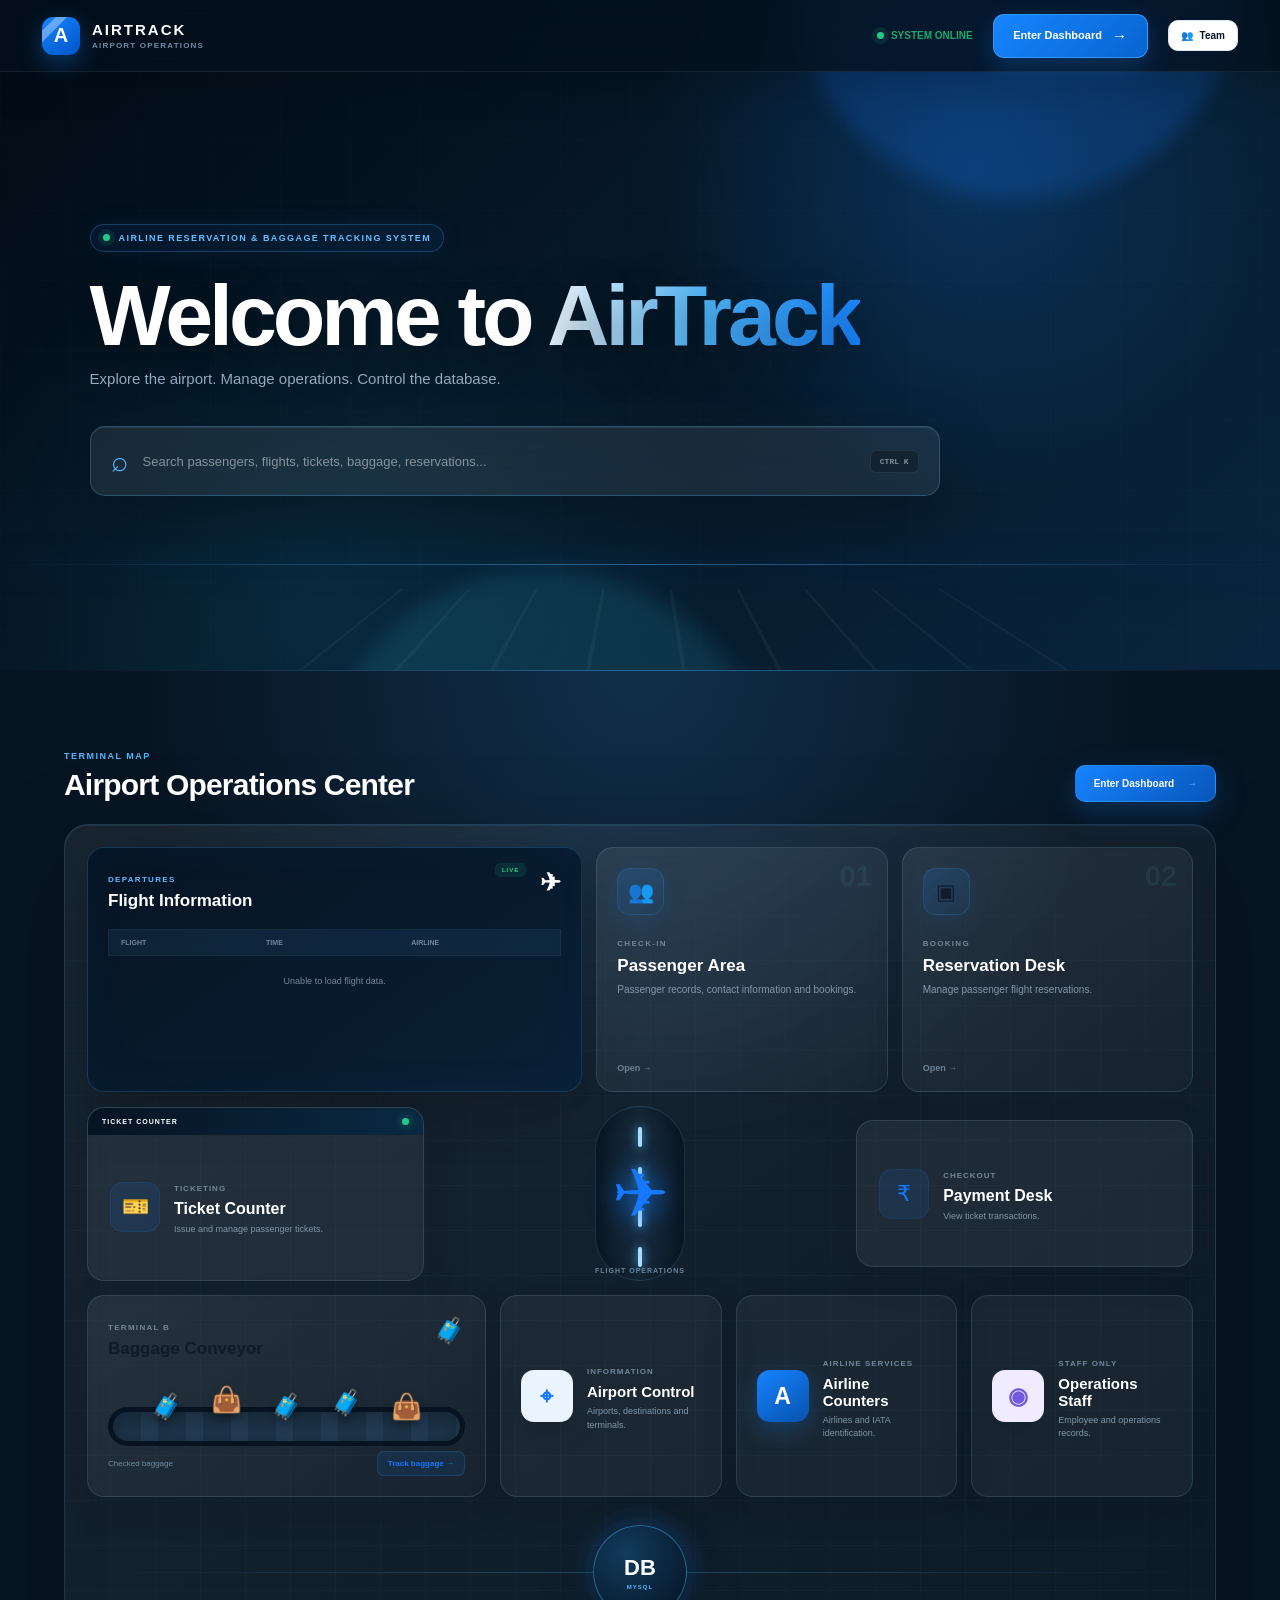
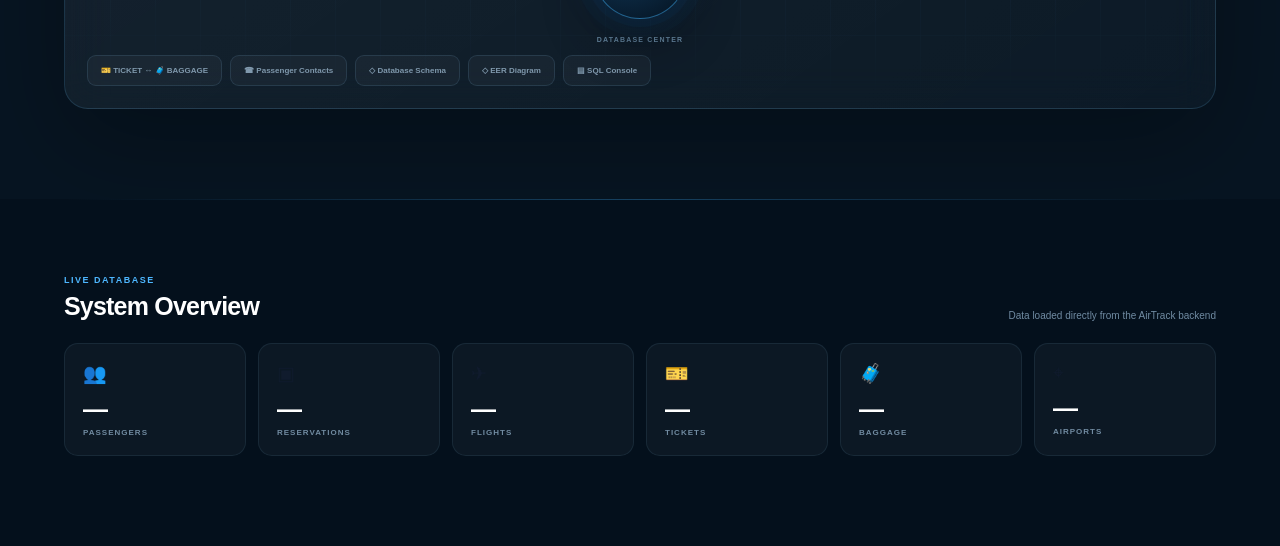
==== commit 475b68ec: "Add airport home and redesign dashboard" ====
--- a/frontend/index.html
+++ b/frontend/index.html
@@ -1,4019 +1,933 @@
 <!DOCTYPE html>
 <html lang="en">
+
 <head>
+
     <meta charset="UTF-8">
-    <meta name="viewport" content="width=device-width, initial-scale=1.0">
-
-    <title>Airline Reservation & Baggage Tracking</title>
-
-    <link rel="stylesheet" href="style.css">
+
+    <meta
+        name="viewport"
+        content="width=device-width, initial-scale=1.0">
+
+    <title>
+        AirTrack | Airport Operations
+    </title>
+
+    <link
+        rel="stylesheet"
+        href="airport-home.css">
+    <link
+    rel="stylesheet"
+    href="airport-home-premium.css">
 </head>
 
+
 <body>
 
-    <div id="app">
-
-        <!-- Sidebar -->
-        <aside class="sidebar">
-
-            <div class="logo">
-                <div class="logo-icon">✈</div>
+    <div class="airport-home">
+
+
+        <!-- =====================================================
+             TOP NAVIGATION
+        ====================================================== -->
+
+        <header class="airport-topbar">
+
+            <div class="brand">
+
+                <div class="brand-mark">
+                    A
+                </div>
+
                 <div>
-                    <h2>AirTrack</h2>
-                    <span>Airline Operations</span>
+
+                    <strong>
+                        AIRTRACK
+                    </strong>
+
+                    <span>
+                        AIRPORT OPERATIONS
+                    </span>
+
                 </div>
+
             </div>
 
-            <nav>
-                <button class="nav-item active" onclick="showSection('dashboard')">
-                    <span>▦</span>
-                    Dashboard
+
+            <div class="topbar-right">
+
+                <div class="live-status">
+
+                    <span class="live-dot"></span>
+
+                    SYSTEM ONLINE
+
+                </div>
+                <button
+    class="home-dashboard-button"
+    type="button"
+    onclick="window.location.href='dashboard.html'">
+
+    <span>Enter Dashboard</span>
+    <span>→</span>
+
+</button>
+
+                <button
+                    class="team-button"
+                    type="button"
+                    onclick="showTeam()">
+
+                    👥
+
+                    <span>
+                        Team
+                    </span>
+
                 </button>
 
-                <button class="nav-item" onclick="showSection('passengers')">
-                    <span>👤</span>
-                    Passengers
-                </button>
-
-                <button class="nav-item" onclick="showSection('reservations')">
-                    <span>▣</span>
-                    Reservations
-                </button>
-
-                <button class="nav-item" onclick="showSection('flights')">
-                    <span>✈</span>
-                    Flights
-                </button>
-
-                <button class="nav-item" onclick="showSection('tickets')">
-                    <span>🎫</span>
-                    Tickets
-                </button>
-
-                <button class="nav-item" onclick="showSection('baggage')">
-                    <span>🧳</span>
-                    Baggage
-                </button>
-
-                <button class="nav-item" onclick="showSection('payments')">
-                    <span>₹</span>
-                    Payments
-                </button>
-
-                <div class="nav-divider"></div>
-
-                <button class="nav-item" onclick="showSection('airports')">
-                    <span>⌖</span>
-                    Airports
-                </button>
-
-                <button class="nav-item" onclick="showSection('airlines')">
-                    <span>◈</span>
-                    Airlines
-                </button>
-
-                <button class="nav-item" onclick="showSection('employees')">
-                    <span>♙</span>
-                    Employees
-                </button>
-
-                <button class="nav-item" onclick="showSection('tracking')">
-                    <span>◉</span>
-                    Baggage Tracking
-                </button>
-
-                <button class="nav-item" onclick="showSection('ticket-baggage')">
-                <span>🔗</span>
-                    Ticket-Baggage
-                </button>
-                
-                <button class="nav-item" onclick="showSection('passenger-phones')">
-                    <span>☎</span>
-                    Passenger Phones
-
-                </button>
-
-                <button class="nav-item" onclick="showSection('relationships')">
-                    <span>⌘</span>
-                    Database Schema
-                </button>
-
-                <button class="nav-item" onclick="showSection('eer-diagram')">
-                    <span>◇</span>
-                    EER Diagram
-                </button>
-
-                <button class="nav-item" onclick="showSection('sql')">
-                    <span>▤</span>
-                    SQL Console
-                </button>
-            </nav>
-
-            <div class="sidebar-footer">
-                <span class="status-dot"></span>
-                Database Connected
             </div>
 
-        </aside>
-
-
-        <!-- Main Content -->
-        <main class="main-content">
-
-            <header class="topbar">
-
-                <div>
-                    <h1 id="page-title">Dashboard</h1>
-                    <p id="page-subtitle">
-                        Airline Reservation & Baggage Tracking System
+        </header>
+
+
+
+        <!-- =====================================================
+             HERO
+        ====================================================== -->
+
+        <main>
+
+
+            <section class="hero">
+
+                <div class="hero-background">
+
+                    <div class="hero-grid"></div>
+
+                    <div class="hero-glow glow-one"></div>
+
+                    <div class="hero-glow glow-two"></div>
+
+                </div>
+
+
+                <div class="hero-content">
+
+
+                    <div class="hero-label">
+
+                        <span class="live-dot"></span>
+
+                        AIRLINE RESERVATION &
+                        BAGGAGE TRACKING SYSTEM
+
+                    </div>
+
+
+                    <h1>
+
+                        Welcome to
+                        <span>AirTrack</span>
+
+                    </h1>
+
+
+                    <p>
+
+                        Explore the airport.
+                        Manage operations.
+                        Control the database.
+
                     </p>
+
+
+
+                    <!-- =================================================
+                         GLOBAL SEARCH
+                    ================================================== -->
+
+                    <div class="main-search">
+
+                        <span class="search-symbol">
+                            ⌕
+                        </span>
+
+                        <input
+                            id="airport-search"
+                            type="text"
+                            placeholder="Search passengers, flights, tickets, baggage, reservations..."
+                            autocomplete="off">
+
+                        <kbd>
+                            CTRL K
+                        </kbd>
+
+                    </div>
+
+
+                    <div
+                        id="search-results"
+                        class="search-results">
+                    </div>
+
+
                 </div>
 
-                <div class="topbar-right">
-                    <span class="system-status">
-                        ● API Online
-                    </span>
+            </section>
+
+
+
+            <!-- =====================================================
+                 AIRPORT ENVIRONMENT
+            ====================================================== -->
+
+            <section class="airport-scene">
+
+
+                <div class="scene-header">
+
+                    <div>
+
+                        <span>
+                            TERMINAL MAP
+                        </span>
+
+                        <h2>
+                            Airport Operations Center
+                        </h2>
+
+                    </div>
+
 
                     <button
-    class="team-button"
-    type="button"
-    onclick="toggleTeamMembers()"
-    title="Team Members">
-
-    <span class="team-icon">👥</span>
-
-</button>
+                        class="dashboard-button"
+                        onclick="enterDashboard()">
+
+                        Enter Dashboard
+
+                        <span>
+                            →
+                        </span>
+
+                    </button>
+
                 </div>
 
-            </header>
-
-
-            <!-- Dashboard -->
-            <section id="dashboard" class="content-section active">
-
-                <div class="welcome-card">
+
+
+                <!-- =================================================
+                     TERMINAL
+                ================================================== -->
+
+                <div class="terminal">
+
+
+                    <!-- TOP TERMINAL -->
+
+                    <div class="terminal-top">
+
+
+                        <!-- DEPARTURE BOARD -->
+
+                        <div
+                            class="terminal-card departure-board"
+                            onclick="openModule('flights')">
+
+                            <div class="card-heading">
+
+                                <div>
+
+                                    <span>
+                                        DEPARTURES
+                                    </span>
+
+                                    <h3>
+                                        Flight Information
+                                    </h3>
+
+                                </div>
+
+                                <b>
+                                    ✈
+                                </b>
+
+                            </div>
+
+
+                            <div class="flight-header">
+
+                                <span>
+                                    FLIGHT
+                                </span>
+
+                                <span>
+                                    TIME
+                                </span>
+
+                                <span>
+                                    AIRLINE
+                                </span>
+
+                            </div>
+
+
+                            <div
+                                id="flight-list"
+                                class="flight-list">
+
+                                <div class="loading">
+                                    Loading...
+                                </div>
+
+                            </div>
+
+                        </div>
+
+
+
+                        <!-- PASSENGER CHECK-IN -->
+
+                        <div
+                            class="terminal-card checkin"
+                            onclick="openModule('passengers')">
+
+                            <span class="card-number">
+                                01
+                            </span>
+
+                            <div class="big-icon">
+                                👥
+                            </div>
+
+                            <span class="card-label">
+                                CHECK-IN
+                            </span>
+
+                            <h3>
+                                Passenger Area
+                            </h3>
+
+                            <p>
+                                Passenger records,
+                                contact information
+                                and bookings.
+                            </p>
+
+                            <span class="open-arrow">
+                                Open →
+                            </span>
+
+                        </div>
+
+
+
+                        <!-- RESERVATION -->
+
+                        <div
+                            class="terminal-card reservation"
+                            onclick="openModule('reservations')">
+
+                            <span class="card-number">
+                                02
+                            </span>
+
+                            <div class="big-icon">
+                                ▣
+                            </div>
+
+                            <span class="card-label">
+                                BOOKING
+                            </span>
+
+                            <h3>
+                                Reservation Desk
+                            </h3>
+
+                            <p>
+                                Manage passenger
+                                flight reservations.
+                            </p>
+
+                            <span class="open-arrow">
+                                Open →
+                            </span>
+
+                        </div>
+
+                    </div>
+
+
+
+                    <!-- =================================================
+                         MIDDLE TERMINAL
+                    ================================================== -->
+
+                    <div class="terminal-middle">
+
+
+                        <!-- TICKET -->
+
+                        <div
+                            class="station ticket-station"
+                            onclick="openModule('tickets')">
+
+                            <div class="station-top">
+
+                                <span>
+                                    TICKET COUNTER
+                                </span>
+
+                                <i></i>
+
+                            </div>
+
+
+                            <div class="station-content">
+
+                                <div class="station-icon">
+                                    🎫
+                                </div>
+
+                                <div>
+
+                                    <span>
+                                        TICKETING
+                                    </span>
+
+                                    <h3>
+                                        Ticket Counter
+                                    </h3>
+
+                                    <p>
+                                        Issue and manage
+                                        passenger tickets.
+                                    </p>
+
+                                </div>
+
+                            </div>
+
+                        </div>
+
+
+
+                        <!-- AIRCRAFT -->
+
+                        <div
+                            class="aircraft"
+                            onclick="openModule('flights')">
+
+                            <div class="runway">
+
+                                <div></div>
+                                <div></div>
+                                <div></div>
+                                <div></div>
+
+                            </div>
+
+
+                            <div class="plane">
+
+                                ✈
+
+                            </div>
+
+
+                            <span>
+                                FLIGHT OPERATIONS
+                            </span>
+
+                        </div>
+
+
+
+                        <!-- PAYMENT -->
+
+                        <div
+                            class="station payment-station"
+                            onclick="openModule('payments')">
+
+                            <div class="station-content">
+
+                                <div class="station-icon">
+                                    ₹
+                                </div>
+
+                                <div>
+
+                                    <span>
+                                        CHECKOUT
+                                    </span>
+
+                                    <h3>
+                                        Payment Desk
+                                    </h3>
+
+                                    <p>
+                                        View ticket
+                                        transactions.
+                                    </p>
+
+                                </div>
+
+                            </div>
+
+                        </div>
+
+                    </div>
+
+
+
+                    <!-- =================================================
+                         BAGGAGE TERMINAL
+                    ================================================== -->
+
+                    <div class="terminal-bottom">
+
+
+                        <!-- BAGGAGE -->
+
+                        <div
+                            class="terminal-card baggage"
+                            onclick="openModule('baggage')">
+
+                            <div class="card-heading">
+
+                                <div>
+
+                                    <span>
+                                        TERMINAL B
+                                    </span>
+
+                                    <h3>
+                                        Baggage Conveyor
+                                    </h3>
+
+                                </div>
+
+                                <b>
+                                    🧳
+                                </b>
+
+                            </div>
+
+
+                            <div class="conveyor">
+
+                                <div class="bags">
+
+                                    <span>🧳</span>
+                                    <span>👜</span>
+                                    <span>🧳</span>
+                                    <span>🧳</span>
+                                    <span>👜</span>
+
+                                </div>
+
+                                <div class="belt"></div>
+
+                            </div>
+
+
+                            <div class="baggage-footer">
+
+                                <span>
+                                    Checked baggage
+                                </span>
+
+                                <button
+                                    onclick="event.stopPropagation(); openModule('tracking')">
+
+                                    Track baggage →
+
+                                </button>
+
+                            </div>
+
+                        </div>
+
+
+
+                        <!-- AIRPORT -->
+
+                        <div
+                            class="terminal-card airport-info"
+                            onclick="openModule('airports')">
+
+                            <div class="building">
+
+                                <span>
+                                    ⌖
+                                </span>
+
+                            </div>
+
+                            <div>
+
+                                <span>
+                                    INFORMATION
+                                </span>
+
+                                <h3>
+                                    Airport Control
+                                </h3>
+
+                                <p>
+                                    Airports, destinations
+                                    and terminals.
+                                </p>
+
+                            </div>
+
+                        </div>
+
+
+
+                        <!-- AIRLINE -->
+
+                        <div
+                            class="terminal-card airline-info"
+                            onclick="openModule('airlines')">
+
+                            <div class="airline-symbol">
+                                A
+                            </div>
+
+                            <div>
+
+                                <span>
+                                    AIRLINE SERVICES
+                                </span>
+
+                                <h3>
+                                    Airline Counters
+                                </h3>
+
+                                <p>
+                                    Airlines and IATA
+                                    identification.
+                                </p>
+
+                            </div>
+
+                        </div>
+
+
+
+                        <!-- STAFF -->
+
+                        <div
+                            class="terminal-card staff-info"
+                            onclick="openModule('employees')">
+
+                            <div class="staff-symbol">
+                                ◉
+                            </div>
+
+                            <div>
+
+                                <span>
+                                    STAFF ONLY
+                                </span>
+
+                                <h3>
+                                    Operations Staff
+                                </h3>
+
+                                <p>
+                                    Employee and
+                                    operations records.
+                                </p>
+
+                            </div>
+
+                        </div>
+
+                    </div>
+
+
+
+                    <!-- =================================================
+                         DATABASE CONNECTION HUB
+                    ================================================== -->
+
+                    <div class="database-hub">
+
+                        <div class="hub-line"></div>
+
+                        <div class="hub-circle">
+
+                            <strong>
+                                DB
+                            </strong>
+
+                            <small>
+                                MYSQL
+                            </small>
+
+                        </div>
+
+                        <div class="hub-label">
+                            DATABASE CENTER
+                        </div>
+
+                    </div>
+
+
+
+                    <!-- =================================================
+                         RELATIONSHIP STRIP
+                    ================================================== -->
+
+                    <div class="relationship-strip">
+
+
+                        <button
+                            onclick="openModule('ticket-baggage')">
+
+                            🎫
+
+                            <span>
+                                TICKET
+                            </span>
+
+                            ↔
+
+                            🧳
+
+                            <span>
+                                BAGGAGE
+                            </span>
+
+                        </button>
+
+
+                        <button
+                            onclick="openModule('passenger-phones')">
+
+                            ☎
+
+                            Passenger Contacts
+
+                        </button>
+
+
+                        <button
+                            onclick="openModule('relationships')">
+
+                            ◇
+
+                            Database Schema
+
+                        </button>
+
+
+                        <button
+                            onclick="openModule('eer-diagram')">
+
+                            ◇
+
+                            EER Diagram
+
+                        </button>
+
+
+                        <button
+                            onclick="openModule('sql')">
+
+                            ▤
+
+                            SQL Console
+
+                        </button>
+
+                    </div>
+
+                </div>
+
+            </section>
+
+
+
+            <!-- =====================================================
+                 LIVE DATABASE SUMMARY
+            ====================================================== -->
+
+            <section class="database-summary">
+
+
+                <div class="summary-heading">
 
                     <div>
-                        <span class="eyebrow">AIRLINE OPERATIONS</span>
+
+                        <span>
+                            LIVE DATABASE
+                        </span>
 
                         <h2>
-    Welcome to Your
-    <span>Operations Dashboard</span>
-</h2>
-
-<p>
-    Monitor Passengers, Reservations, Flights,
-    Tickets, and Baggage From One Place.
-</p>
-                    </div>
-
-                    <div class="plane-decoration">
-                        ✈
-                    </div>
+                            System Overview
+                        </h2>
+
+                    </div>
+
+                    <p>
+                        Data loaded directly from
+                        the AirTrack backend
+                    </p>
 
                 </div>
 
 
-                <div class="stats-grid">
-
-                    <div class="stat-card">
-                        <div class="stat-icon">👤</div>
-                        <div>
-                            <p>Passengers</p>
-                            <h3 id="passenger-count">—</h3>
-                        </div>
-                    </div>
-
-                    <div class="stat-card">
-                        <div class="stat-icon">▣</div>
-                        <div>
-                            <p>Reservations</p>
-                            <h3 id="reservation-count">—</h3>
-                        </div>
-                    </div>
-
-                    <div class="stat-card">
-                        <div class="stat-icon">🎫</div>
-                        <div>
-                            <p>Tickets</p>
-                            <h3 id="ticket-count">—</h3>
-                        </div>
-                    </div>
-
-                    <div class="stat-card">
-                        <div class="stat-icon">🧳</div>
-                        <div>
-                            <p>Baggage</p>
-                            <h3 id="baggage-count">—</h3>
-                        </div>
+                <div class="summary-grid">
+
+
+                    <div class="summary-card">
+
+                        <span>👥</span>
+
+                        <strong id="count-passengers">
+                            —
+                        </strong>
+
+                        <small>
+                            PASSENGERS
+                        </small>
+
+                    </div>
+
+
+                    <div class="summary-card">
+
+                        <span>▣</span>
+
+                        <strong id="count-reservations">
+                            —
+                        </strong>
+
+                        <small>
+                            RESERVATIONS
+                        </small>
+
+                    </div>
+
+
+                    <div class="summary-card">
+
+                        <span>✈</span>
+
+                        <strong id="count-flights">
+                            —
+                        </strong>
+
+                        <small>
+                            FLIGHTS
+                        </small>
+
+                    </div>
+
+
+                    <div class="summary-card">
+
+                        <span>🎫</span>
+
+                        <strong id="count-tickets">
+                            —
+                        </strong>
+
+                        <small>
+                            TICKETS
+                        </small>
+
+                    </div>
+
+
+                    <div class="summary-card">
+
+                        <span>🧳</span>
+
+                        <strong id="count-baggage">
+                            —
+                        </strong>
+
+                        <small>
+                            BAGGAGE
+                        </small>
+
+                    </div>
+
+
+                    <div class="summary-card">
+
+                        <span>⌖</span>
+
+                        <strong id="count-airports">
+                            —
+                        </strong>
+
+                        <small>
+                            AIRPORTS
+                        </small>
+
                     </div>
 
                 </div>
 
-
-                <div class="dashboard-grid">
-
-                    <div class="panel">
-                        <div class="panel-header">
-                            <div>
-                                <h3>System Overview</h3>
-                                <p>Live database information</p>
-                            </div>
-                        </div>
-
-                        <div class="overview-list">
-
-                            <div>
-                                <span>Airlines</span>
-                                <strong id="airline-count">—</strong>
-                            </div>
-
-                            <div>
-                                <span>Airports</span>
-                                <strong id="airport-count">—</strong>
-                            </div>
-
-                            <div>
-                                <span>Flights</span>
-                                <strong id="flight-count">—</strong>
-                            </div>
-
-                            <div>
-                                <span>Employees</span>
-                                <strong id="employee-count">—</strong>
-                            </div>
-
-                            <div>
-                                <span>Payments</span>
-                                <strong id="payment-count">—</strong>
-                            </div>
-
-                        </div>
-                    </div>
-
-
-                    <div class="panel">
-
-                        <div class="panel-header">
-                            <div>
-                                <h3>Quick Actions</h3>
-                                <p>Manage the system</p>
-                            </div>
-                        </div>
-
-                        <div class="quick-actions">
-
-                            <button onclick="showSection('passengers')">
-                                <span>+</span>
-                                Add Passenger
-                            </button>
-
-                            <button onclick="showSection('reservations')">
-                                <span>+</span>
-                                New Reservation
-                            </button>
-
-                            <button onclick="showSection('flights')">
-                                <span>✈</span>
-                                View Flights
-                            </button>
-
-                            <button onclick="showSection('tracking')">
-                                <span>◉</span>
-                                Track Baggage
-                            </button>
-
-                        </div>
-
-                    </div>
-
-                </div>
-
             </section>
 
 
-            <!-- Placeholder sections -->
-            <section id="passengers" class="content-section">
-
-    <div class="section-header">
-
-        <div>
-            <h2>Passengers</h2>
-            <p>Manage passenger records</p>
+        </main>
+
+
+
+        <!-- =====================================================
+             TEAM POPUP
+        ====================================================== -->
+
+        <div
+            id="team-popup"
+            class="team-popup">
+
+            <button
+                onclick="closeTeam()"
+                class="popup-close">
+
+                ×
+
+            </button>
+
+            <span>
+                PROJECT TEAM
+            </span>
+
+            <h3>
+                AirTrack
+            </h3>
+
+            <div class="team-member">
+                <b>AR</b>
+                Arthesh
+            </div>
+
+            <div class="team-member">
+                <b>PA</b>
+                Parth
+            </div>
+
+            <div class="team-member">
+                <b>TH</b>
+                Tharshitha
+            </div>
+
         </div>
 
-        <button class="primary-btn" onclick="openPassengerModal()">
-            + Add Passenger
-        </button>
 
     </div>
 
 
-    <div class="panel">
-
-        <div class="table-toolbar">
-
-            <div class="search-box">
-                <span>⌕</span>
-
-                <input
-                    type="text"
-                    id="passenger-search"
-                    placeholder="Search passengers..."
-                    oninput="filterPassengers()"
-                >
-
-            </div>
-
-            <button class="refresh-btn" onclick="loadPassengers()">
-                ↻ Refresh
-            </button>
-
-        </div>
-
-
-        <div id="passenger-table-container">
-
-            <div class="loading-state">
-                Loading passengers...
-            </div>
-
-        </div>
-
-    </div>
-
-</section>
-
-
-<!-- Passenger Modal -->
-
-<div id="passenger-modal" class="modal-overlay">
-
-    <div class="modal">
-
-        <div class="modal-header">
-
-            <div>
-                <h3 id="passenger-modal-title">Add Passenger</h3>
-                <p id="passenger-modal-subtitle">
-                    Enter passenger details
-                </p>
-            </div>
-
-            <button
-                class="modal-close"
-                onclick="closePassengerModal()">
-                ×
-            </button>
-
-        </div>
-
-
-        <form id="passenger-form" onsubmit="savePassenger(event)">
-
-            <div class="form-grid">
-
-                <div class="form-group">
-
-                    <label>Passenger ID</label>
-
-                    <input
-                        type="text"
-                        id="passengerID"
-                        required
-                        placeholder="Example: P006"
-                    >
-
-                </div>
-
-
-                <div class="form-group">
-
-                    <label>Name</label>
-
-                    <input
-                        type="text"
-                        id="passengerName"
-                        required
-                        placeholder="Passenger name"
-                    >
-
-                </div>
-
-
-                <div class="form-group">
-
-                    <label>Email</label>
-
-                    <input
-                        type="email"
-                        id="passengerEmail"
-                        required
-                        placeholder="example@mail.com"
-                    >
-
-                </div>
-
-
-                <div class="form-group">
-
-                    <label>Date of Birth</label>
-
-                    <input
-                        type="date"
-                        id="passengerDOB"
-                        required
-                    >
-
-                </div>
-
-
-                <div class="form-group">
-
-                    <label>Street</label>
-
-                    <input
-                        type="text"
-                        id="passengerStreet"
-                        placeholder="Street"
-                    >
-
-                </div>
-
-
-                <div class="form-group">
-
-                    <label>City</label>
-
-                    <input
-                        type="text"
-                        id="passengerCity"
-                        placeholder="City"
-                    >
-
-                </div>
-
-
-                <div class="form-group">
-
-                    <label>PIN</label>
-
-                    <input
-                        type="text"
-                        id="passengerPIN"
-                        placeholder="PIN"
-                    >
-
-                </div>
-
-            </div>
-
-
-            <div class="modal-actions">
-
-                <button
-                    type="button"
-                    class="secondary-btn"
-                    onclick="closePassengerModal()">
-                    Cancel
-                </button>
-
-                <button
-                    type="submit"
-                    class="primary-btn"
-                    id="passenger-save-btn">
-                    Save Passenger
-                </button>
-
-            </div>
-
-        </form>
-
-    </div>
-
-</div>
-
-
-<!-- Toast -->
-
-<div id="toast" class="toast"></div>
-
-
-            <section id="reservations" class="content-section">
-
-    <div class="section-header">
-
-        <div>
-            <h2>Reservations</h2>
-            <p>Manage flight reservations</p>
-        </div>
-
-        <button
-            class="primary-btn"
-            onclick="openReservationModal()">
-            + Add Reservation
-        </button>
-
-    </div>
-
-
-    <div class="panel">
-
-        <div class="table-toolbar">
-
-            <div class="search-box">
-
-                <span>⌕</span>
-
-                <input
-                    type="text"
-                    id="reservation-search"
-                    placeholder="Search reservations..."
-                    oninput="filterReservations()"
-                >
-
-            </div>
-
-            <button
-                class="refresh-btn"
-                onclick="loadReservations()">
-                ↻ Refresh
-            </button>
-
-        </div>
-
-
-        <div id="reservation-table-container">
-
-            <div class="loading-state">
-                Loading reservations...
-            </div>
-
-        </div>
-
-    </div>
-
-</section>
-
-
-<!-- =========================
-     RESERVATION MODAL
-========================= -->
-
-<div
-    id="reservation-modal"
-    class="modal-overlay">
-
-    <div class="modal">
-
-        <div class="modal-header">
-
-            <div>
-
-                <h3 id="reservation-modal-title">
-                    Add Reservation
-                </h3>
-
-                <p id="reservation-modal-subtitle">
-                    Enter reservation details
-                </p>
-
-            </div>
-
-            <button
-                class="modal-close"
-                onclick="closeReservationModal()">
-                ×
-            </button>
-
-        </div>
-
-
-        <form
-            id="reservation-form"
-            onsubmit="saveReservation(event)">
-
-            <div class="form-grid">
-
-
-                <!-- Reservation ID -->
-
-                <div class="form-group">
-
-                    <label>Reservation ID</label>
-
-                    <input
-                        type="text"
-                        id="reservationID"
-                        required
-                        placeholder="Example: R006"
-                    >
-
-                </div>
-
-
-                <!-- Passenger -->
-
-                <div class="form-group">
-
-                    <label>Passenger</label>
-
-                    <select
-                        id="reservationPassenger"
-                        required>
-
-                        <option value="">
-                            Select passenger
-                        </option>
-
-                    </select>
-
-                </div>
-
-
-                <!-- Booking Status -->
-
-                <div class="form-group">
-
-                    <label>Booking Status</label>
-
-                    <select
-                        id="reservationStatus"
-                        required>
-
-                        <option value="">
-                            Select status
-                        </option>
-
-                        <option value="Confirmed">
-                            Confirmed
-                        </option>
-
-                        <option value="Pending">
-                            Pending
-                        </option>
-
-                        <option value="Cancelled">
-                            Cancelled
-                        </option>
-
-                    </select>
-
-                </div>
-
-
-                <!-- Class -->
-
-                <div class="form-group">
-
-                    <label>Class</label>
-
-                    <select
-                        id="reservationClass"
-                        required>
-
-                        <option value="">
-                            Select class
-                        </option>
-
-                        <option value="Economy">
-                            Economy
-                        </option>
-
-                        <option value="Business">
-                            Business
-                        </option>
-
-                        <option value="First">
-                            First
-                        </option>
-
-                    </select>
-
-                </div>
-
-
-                <!-- Departure Airport -->
-
-                <div class="form-group">
-
-                    <label>Departure Airport</label>
-
-                    <select
-                        id="departureAirport"
-                        required>
-
-                        <option value="">
-                            Select departure airport
-                        </option>
-
-                    </select>
-
-                </div>
-
-
-                <!-- Arrival Airport -->
-
-                <div class="form-group">
-
-                    <label>Arrival Airport</label>
-
-                    <select
-                        id="arrivalAirport"
-                        required>
-
-                        <option value="">
-                            Select arrival airport
-                        </option>
-
-                    </select>
-
-                </div>
-
-            </div>
-
-
-            <div class="modal-actions">
-
-                <button
-                    type="button"
-                    class="secondary-btn"
-                    onclick="closeReservationModal()">
-
-                    Cancel
-
-                </button>
-
-
-                <button
-                    type="submit"
-                    class="primary-btn"
-                    id="reservation-save-btn">
-
-                    Save Reservation
-
-                </button>
-
-            </div>
-
-        </form>
-
-    </div>
-
-</div>
-
-<section id="flights" class="content-section">
-
-    <div class="section-header">
-
-        <div>
-            <h2>Flights</h2>
-            <p>Manage scheduled flights</p>
-        </div>
-
-        <button
-            class="primary-btn"
-            onclick="openFlightModal()">
-            + Add Flight
-        </button>
-
-    </div>
-
-
-    <div class="panel">
-
-        <div class="table-toolbar">
-
-            <div class="search-box">
-
-                <span>⌕</span>
-
-                <input
-                    type="text"
-                    id="flight-search"
-                    placeholder="Search flights..."
-                    oninput="filterFlights()">
-
-            </div>
-
-            <button
-                class="refresh-btn"
-                onclick="loadFlights()">
-                ↻ Refresh
-            </button>
-
-        </div>
-
-
-        <div id="flight-table-container">
-
-            <div class="loading-state">
-                Loading flights...
-            </div>
-
-        </div>
-
-    </div>
-
-</section>
-
-
-<!-- =========================
-     FLIGHT MODAL
-========================= -->
-
-<div
-    id="flight-modal"
-    class="modal-overlay">
-
-    <div class="modal">
-
-        <div class="modal-header">
-
-            <div>
-
-                <h3 id="flight-modal-title">
-                    Add Flight
-                </h3>
-
-                <p id="flight-modal-subtitle">
-                    Enter flight details
-                </p>
-
-            </div>
-
-            <button
-                class="modal-close"
-                onclick="closeFlightModal()">
-                ×
-            </button>
-
-        </div>
-
-
-        <form
-            id="flight-form"
-            onsubmit="saveFlight(event)">
-
-            <div class="form-grid">
-
-
-                <div class="form-group">
-
-                    <label>Flight ID</label>
-
-                    <input
-                        type="text"
-                        id="flightID"
-                        required
-                        placeholder="Example: F006">
-
-                </div>
-
-
-                <div class="form-group">
-
-                    <label>Airline</label>
-
-                    <select
-                        id="flightAirline"
-                        required>
-
-                        <option value="">
-                            Select airline
-                        </option>
-
-                    </select>
-
-                </div>
-
-
-                <div class="form-group">
-
-                    <label>Departure Time</label>
-
-                    <input
-                        type="time"
-                        id="flightDepartureTime"
-                        required>
-
-                </div>
-
-            </div>
-
-
-            <div class="modal-actions">
-
-                <button
-                    type="button"
-                    class="secondary-btn"
-                    onclick="closeFlightModal()">
-
-                    Cancel
-
-                </button>
-
-
-                <button
-                    type="submit"
-                    class="primary-btn"
-                    id="flight-save-btn">
-
-                    Save Flight
-
-                </button>
-
-            </div>
-
-        </form>
-
-    </div>
-
-</div><section id="tickets" class="content-section">
-
-    <div class="section-header">
-
-        <div>
-            <h2>Tickets</h2>
-            <p>Manage passenger tickets</p>
-        </div>
-
-        <button
-            class="primary-btn"
-            onclick="openTicketModal()">
-            + Add Ticket
-        </button>
-
-    </div>
-
-
-    <div class="panel">
-
-        <div class="table-toolbar">
-
-            <div class="search-box">
-
-                <span>⌕</span>
-
-                <input
-                    type="text"
-                    id="ticket-search"
-                    placeholder="Search tickets..."
-                    oninput="filterTickets()">
-
-            </div>
-
-            <button
-                class="refresh-btn"
-                onclick="loadTickets()">
-                ↻ Refresh
-            </button>
-
-        </div>
-
-
-        <div id="ticket-table-container">
-
-            <div class="loading-state">
-                Loading tickets...
-            </div>
-
-        </div>
-
-    </div>
-
-</section>
-
-
-<!-- =========================
-     TICKET MODAL
-========================= -->
-
-<div
-    id="ticket-modal"
-    class="modal-overlay">
-
-    <div class="modal">
-
-        <div class="modal-header">
-
-            <div>
-
-                <h3 id="ticket-modal-title">
-                    Add Ticket
-                </h3>
-
-                <p id="ticket-modal-subtitle">
-                    Enter ticket details
-                </p>
-
-            </div>
-
-            <button
-                class="modal-close"
-                onclick="closeTicketModal()">
-                ×
-            </button>
-
-        </div>
-
-
-        <form
-            id="ticket-form"
-            onsubmit="saveTicket(event)">
-
-            <div class="form-grid">
-
-
-                <!-- Reservation -->
-
-                <div class="form-group">
-
-                    <label>Reservation</label>
-
-                    <select
-                        id="ticketReservation"
-                        required>
-
-                        <option value="">
-                            Select reservation
-                        </option>
-
-                    </select>
-
-                </div>
-
-
-                <!-- Ticket Number -->
-
-                <div class="form-group">
-
-                    <label>Ticket Number</label>
-
-                    <input
-                        type="text"
-                        id="ticketNo"
-                        required
-                        placeholder="Example: T006">
-
-                </div>
-
-
-                <!-- Seat -->
-
-                <div class="form-group">
-
-                    <label>Seat Number</label>
-
-                    <input
-                        type="text"
-                        id="ticketSeatNo"
-                        placeholder="Example: 15A">
-
-                </div>
-
-
-                <!-- Fare -->
-
-                <div class="form-group">
-
-                    <label>Fare</label>
-
-                    <input
-                        type="number"
-                        id="ticketFare"
-                        required
-                        min="0"
-                        step="0.01"
-                        placeholder="Example: 3500.00">
-
-                </div>
-
-            </div>
-
-
-            <div class="modal-actions">
-
-                <button
-                    type="button"
-                    class="secondary-btn"
-                    onclick="closeTicketModal()">
-
-                    Cancel
-
-                </button>
-
-
-                <button
-                    type="submit"
-                    class="primary-btn"
-                    id="ticket-save-btn">
-
-                    Save Ticket
-
-                </button>
-
-            </div>
-
-        </form>
-
-    </div>
-
-</div>
-<section id="baggage" class="content-section">
-
-    <div class="section-header">
-
-        <div>
-            <h2>Baggage</h2>
-            <p>Manage passenger baggage records</p>
-        </div>
-
-        <button
-            class="primary-btn"
-            onclick="openBaggageModal()">
-            + Add Baggage
-        </button>
-
-    </div>
-
-
-    <div class="panel">
-
-        <div class="table-toolbar">
-
-            <div class="search-box">
-
-                <span>⌕</span>
-
-                <input
-                    type="text"
-                    id="baggage-search"
-                    placeholder="Search baggage..."
-                    oninput="filterBaggage()">
-
-            </div>
-
-            <button
-                class="refresh-btn"
-                onclick="loadBaggage()">
-                ↻ Refresh
-            </button>
-
-        </div>
-
-
-        <div id="baggage-table-container">
-
-            <div class="loading-state">
-                Loading baggage...
-            </div>
-
-        </div>
-
-    </div>
-
-</section>
-
-
-<!-- =========================
-     BAGGAGE MODAL
-========================= -->
-
-<div
-    id="baggage-modal"
-    class="modal-overlay">
-
-    <div class="modal">
-
-        <div class="modal-header">
-
-            <div>
-
-                <h3 id="baggage-modal-title">
-                    Add Baggage
-                </h3>
-
-                <p id="baggage-modal-subtitle">
-                    Enter baggage details
-                </p>
-
-            </div>
-
-            <button
-                class="modal-close"
-                onclick="closeBaggageModal()">
-                ×
-            </button>
-
-        </div>
-
-
-        <form
-            id="baggage-form"
-            onsubmit="saveBaggage(event)">
-
-            <div class="form-grid">
-
-
-                <div class="form-group">
-
-                    <label>Baggage ID</label>
-
-                    <input
-                        type="text"
-                        id="baggageID"
-                        required
-                        placeholder="Example: B006">
-
-                </div>
-
-
-                <div class="form-group">
-
-                    <label>Number of Pieces</label>
-
-                    <input
-                        type="number"
-                        id="baggagePieces"
-                        required
-                        min="1"
-                        step="1"
-                        placeholder="Example: 2">
-
-                </div>
-
-
-                <div class="form-group">
-
-                    <label>Weight (kg)</label>
-
-                    <input
-                        type="number"
-                        id="baggageWeight"
-                        required
-                        min="0"
-                        step="0.01"
-                        placeholder="Example: 20.00">
-
-                </div>
-
-            </div>
-
-
-            <div class="modal-actions">
-
-                <button
-                    type="button"
-                    class="secondary-btn"
-                    onclick="closeBaggageModal()">
-
-                    Cancel
-
-                </button>
-
-
-                <button
-                    type="submit"
-                    class="primary-btn"
-                    id="baggage-save-btn">
-
-                    Save Baggage
-
-                </button>
-
-            </div>
-
-        </form>
-
-    </div>
-
-</div>
-<section id="payments" class="content-section">
-
-    <div class="section-header">
-
-        <div>
-            <h2>Payments</h2>
-            <p>Manage ticket payment records</p>
-        </div>
-
-        <button
-            class="primary-btn"
-            onclick="openPaymentModal()">
-            + Add Payment
-        </button>
-
-    </div>
-
-
-    <div class="panel">
-
-        <div class="table-toolbar">
-
-            <div class="search-box">
-
-                <span>⌕</span>
-
-                <input
-                    type="text"
-                    id="payment-search"
-                    placeholder="Search payments..."
-                    oninput="filterPayments()">
-
-            </div>
-
-            <button
-                class="refresh-btn"
-                onclick="loadPayments()">
-                ↻ Refresh
-            </button>
-
-        </div>
-
-
-        <div id="payment-table-container">
-
-            <div class="loading-state">
-                Loading payments...
-            </div>
-
-        </div>
-
-    </div>
-
-</section>
-
-
-<!-- =========================
-     PAYMENT MODAL
-========================= -->
-
-<div
-    id="payment-modal"
-    class="modal-overlay">
-
-    <div class="modal">
-
-        <div class="modal-header">
-
-            <div>
-
-                <h3 id="payment-modal-title">
-                    Add Payment
-                </h3>
-
-                <p id="payment-modal-subtitle">
-                    Enter payment details
-                </p>
-
-            </div>
-
-            <button
-                class="modal-close"
-                onclick="closePaymentModal()">
-                ×
-            </button>
-
-        </div>
-
-
-        <form
-            id="payment-form"
-            onsubmit="savePayment(event)">
-
-            <div class="form-grid">
-
-
-                <div class="form-group">
-
-                    <label>Payment ID</label>
-
-                    <input
-                        type="text"
-                        id="paymentID"
-                        required
-                        placeholder="Example: PM06">
-
-                </div>
-
-
-                <div class="form-group">
-
-                    <label>Reservation</label>
-
-                    <select
-                        id="paymentReservation"
-                        required
-                        onchange="updatePaymentTicketDropdown()">
-
-                        <option value="">
-                            Select reservation
-                        </option>
-
-                    </select>
-
-                </div>
-
-
-                <div class="form-group">
-
-                    <label>Ticket</label>
-
-                    <select
-                        id="paymentTicket"
-                        required>
-
-                        <option value="">
-                            Select ticket
-                        </option>
-
-                    </select>
-
-                </div>
-
-
-                <div class="form-group">
-
-                    <label>Amount</label>
-
-                    <input
-                        type="number"
-                        id="paymentAmount"
-                        required
-                        min="0"
-                        step="0.01"
-                        placeholder="Example: 3500.00">
-
-                </div>
-
-
-                <div class="form-group">
-
-                    <label>Payment Method</label>
-
-                    <select
-                        id="paymentMethod"
-                        required>
-
-                        <option value="">
-                            Select method
-                        </option>
-
-                        <option value="Card">
-                            Card
-                        </option>
-
-                        <option value="UPI">
-                            UPI
-                        </option>
-
-                        <option value="Cash">
-                            Cash
-                        </option>
-
-                        <option value="Net Banking">
-                            Net Banking
-                        </option>
-
-                    </select>
-
-                </div>
-
-            </div>
-
-
-            <div class="modal-actions">
-
-                <button
-                    type="button"
-                    class="secondary-btn"
-                    onclick="closePaymentModal()">
-                    Cancel
-                </button>
-
-
-                <button
-                    type="submit"
-                    class="primary-btn"
-                    id="payment-save-btn">
-                    Save Payment
-                </button>
-
-            </div>
-
-        </form>
-
-    </div>
-
-</div>
-<section id="airports" class="content-section">
-
-    <div class="section-header">
-
-        <div>
-            <h2>Airports</h2>
-            <p>Manage airport information and locations</p>
-        </div>
-
-        <button
-            class="primary-btn"
-            onclick="openAirportModal()">
-            + Add Airport
-        </button>
-
-    </div>
-
-
-    <div class="panel">
-
-        <div class="table-toolbar">
-
-            <div class="search-box">
-
-                <span>⌕</span>
-
-                <input
-                    type="text"
-                    id="airport-search"
-                    placeholder="Search airports..."
-                    oninput="filterAirports()">
-
-            </div>
-
-            <button
-                class="refresh-btn"
-                onclick="loadAirports()">
-                ↻ Refresh
-            </button>
-
-        </div>
-
-
-        <div id="airport-table-container">
-
-            <div class="loading-state">
-                Loading airports...
-            </div>
-
-        </div>
-
-    </div>
-
-</section>
-
-
-<!-- =========================
-     AIRPORT MODAL
-========================= -->
-
-<div
-    id="airport-modal"
-    class="modal-overlay">
-
-    <div class="modal">
-
-        <div class="modal-header">
-
-            <div>
-
-                <h3 id="airport-modal-title">
-                    Add Airport
-                </h3>
-
-                <p id="airport-modal-subtitle">
-                    Enter airport details
-                </p>
-
-            </div>
-
-            <button
-                class="modal-close"
-                onclick="closeAirportModal()">
-                ×
-            </button>
-
-        </div>
-
-
-        <form
-            id="airport-form"
-            onsubmit="saveAirport(event)">
-
-            <div class="form-grid">
-
-
-                <div class="form-group">
-
-                    <label>Airport ID</label>
-
-                    <input
-                        type="text"
-                        id="airportID"
-                        required
-                        placeholder="Example: A006">
-
-                </div>
-
-
-                <div class="form-group">
-
-                    <label>Airport Name</label>
-
-                    <input
-                        type="text"
-                        id="airportName"
-                        required
-                        placeholder="Example: International Airport">
-
-                </div>
-
-
-                <div class="form-group">
-
-                    <label>City</label>
-
-                    <input
-                        type="text"
-                        id="airportCity"
-                        required
-                        placeholder="Example: Mumbai">
-
-                </div>
-
-
-                <div class="form-group">
-
-                    <label>Country</label>
-
-                    <input
-                        type="text"
-                        id="airportCountry"
-                        required
-                        placeholder="Example: India">
-
-                </div>
-
-            </div>
-
-
-            <div class="modal-actions">
-
-                <button
-                    type="button"
-                    class="secondary-btn"
-                    onclick="closeAirportModal()">
-                    Cancel
-                </button>
-
-
-                <button
-                    type="submit"
-                    class="primary-btn"
-                    id="airport-save-btn">
-                    Save Airport
-                </button>
-
-            </div>
-
-        </form>
-
-    </div>
-
-</div>
-<section id="airlines" class="content-section">
-
-    <div class="section-header">
-
-        <div>
-            <h2>Airlines</h2>
-            <p>Manage airline information and codes</p>
-        </div>
-
-        <button
-            class="primary-btn"
-            onclick="openAirlineModal()">
-            + Add Airline
-        </button>
-
-    </div>
-
-
-    <div class="panel">
-
-        <div class="table-toolbar">
-
-            <div class="search-box">
-
-                <span>⌕</span>
-
-                <input
-                    type="text"
-                    id="airline-search"
-                    placeholder="Search airlines..."
-                    oninput="filterAirlines()">
-
-            </div>
-
-            <button
-                class="refresh-btn"
-                onclick="loadAirlines()">
-                ↻ Refresh
-            </button>
-
-        </div>
-
-
-        <div id="airline-table-container">
-
-            <div class="loading-state">
-                Loading airlines...
-            </div>
-
-        </div>
-
-    </div>
-
-</section>
-
-
-<!-- =========================
-     AIRLINE MODAL
-========================= -->
-
-<div
-    id="airline-modal"
-    class="modal-overlay">
-
-    <div class="modal">
-
-        <div class="modal-header">
-
-            <div>
-
-                <h3 id="airline-modal-title">
-                    Add Airline
-                </h3>
-
-                <p id="airline-modal-subtitle">
-                    Enter airline details
-                </p>
-
-            </div>
-
-            <button
-                class="modal-close"
-                onclick="closeAirlineModal()">
-                ×
-            </button>
-
-        </div>
-
-
-        <form
-            id="airline-form"
-            onsubmit="saveAirline(event)">
-
-            <div class="form-grid">
-
-
-                <div class="form-group">
-
-                    <label>Airline ID</label>
-
-                    <input
-                        type="text"
-                        id="airlineID"
-                        required
-                        placeholder="Example: AL06">
-
-                </div>
-
-
-                <div class="form-group">
-
-                    <label>Airline Name</label>
-
-                    <input
-                        type="text"
-                        id="airlineName"
-                        required
-                        placeholder="Example: Air India">
-
-                </div>
-
-
-                <div class="form-group">
-
-                    <label>IATA Code</label>
-
-                    <input
-                        type="text"
-                        id="airlineIATA"
-                        required
-                        maxlength="10"
-                        placeholder="Example: AI">
-
-                </div>
-
-            </div>
-
-
-            <div class="modal-actions">
-
-                <button
-                    type="button"
-                    class="secondary-btn"
-                    onclick="closeAirlineModal()">
-                    Cancel
-                </button>
-
-
-                <button
-                    type="submit"
-                    class="primary-btn"
-                    id="airline-save-btn">
-                    Save Airline
-                </button>
-
-            </div>
-
-        </form>
-
-    </div>
-
-</div>
-<section id="employees" class="content-section">
-
-    <div class="section-header">
-
-        <div>
-            <h2>Employees</h2>
-            <p>Manage airline staff and employee information</p>
-        </div>
-
-        <button
-            class="primary-btn"
-            onclick="openEmployeeModal()">
-            + Add Employee
-        </button>
-
-    </div>
-
-
-    <div class="panel">
-
-        <div class="table-toolbar">
-
-            <div class="search-box">
-
-                <span>⌕</span>
-
-                <input
-                    type="text"
-                    id="employee-search"
-                    placeholder="Search employees..."
-                    oninput="filterEmployees()">
-
-            </div>
-
-            <button
-                class="refresh-btn"
-                onclick="loadEmployees()">
-                ↻ Refresh
-            </button>
-
-        </div>
-
-
-        <div id="employee-table-container">
-
-            <div class="loading-state">
-                Loading employees...
-            </div>
-
-        </div>
-
-    </div>
-
-</section>
-
-
-<!-- =========================
-     EMPLOYEE MODAL
-========================= -->
-
-<div
-    id="employee-modal"
-    class="modal-overlay">
-
-    <div class="modal">
-
-        <div class="modal-header">
-
-            <div>
-
-                <h3 id="employee-modal-title">
-                    Add Employee
-                </h3>
-
-                <p id="employee-modal-subtitle">
-                    Enter employee details
-                </p>
-
-            </div>
-
-            <button
-                class="modal-close"
-                onclick="closeEmployeeModal()">
-                ×
-            </button>
-
-        </div>
-
-
-        <form
-            id="employee-form"
-            onsubmit="saveEmployee(event)">
-
-            <div class="form-grid">
-
-
-                <div class="form-group">
-
-                    <label>Employee ID</label>
-
-                    <input
-                        type="text"
-                        id="employeeID"
-                        required
-                        placeholder="Example: E006">
-
-                </div>
-
-
-                <div class="form-group">
-
-                    <label>Name</label>
-
-                    <input
-                        type="text"
-                        id="employeeName"
-                        required
-                        placeholder="Example: Rahul">
-
-                </div>
-
-
-                <div class="form-group">
-
-                    <label>Designation</label>
-
-                    <input
-                        type="text"
-                        id="employeeDesignation"
-                        required
-                        placeholder="Example: Officer">
-
-                </div>
-
-
-                <div class="form-group">
-
-                    <label>Phone</label>
-
-                    <input
-                        type="text"
-                        id="employeePhone"
-                        required
-                        maxlength="20"
-                        placeholder="Example: 90004">
-
-                </div>
-
-            </div>
-
-
-            <div class="modal-actions">
-
-                <button
-                    type="button"
-                    class="secondary-btn"
-                    onclick="closeEmployeeModal()">
-                    Cancel
-                </button>
-
-
-                <button
-                    type="submit"
-                    class="primary-btn"
-                    id="employee-save-btn">
-                    Save Employee
-                </button>
-
-            </div>
-
-        </form>
-
-    </div>
-
-</div>
-<!-- =====================================================
-     BAGGAGE TRACKING
-===================================================== -->
-
-<section id="tracking" class="content-section">
-
-    <div class="section-header">
-
-        <div>
-            <h2>Baggage Tracking</h2>
-            <p>Track baggage movement and scan history</p>
-        </div>
-
-        <button
-            class="primary-btn"
-            onclick="openBaggageTrackingModal()">
-            + Add Scan
-        </button>
-
-    </div>
-
-
-    <div class="panel">
-
-        <div class="table-toolbar">
-
-            <div class="search-box">
-
-                <span>⌕</span>
-
-                <input
-                    type="text"
-                    id="baggage-tracking-search"
-                    placeholder="Search tracking records..."
-                    oninput="filterBaggageTracking()">
-
-            </div>
-
-
-            <button
-                class="refresh-btn"
-                onclick="loadBaggageTracking()">
-                ↻ Refresh
-            </button>
-
-        </div>
-
-
-        <div id="baggage-tracking-table-container">
-
-            <div class="loading-state">
-                Loading baggage tracking...
-            </div>
-
-        </div>
-
-    </div>
-
-</section>
-
-
-<div
-    id="baggage-tracking-modal"
-    class="modal-overlay">
-
-    <div class="modal">
-
-        <div class="modal-header">
-
-            <div>
-
-                <h3 id="baggage-tracking-modal-title">
-                    Add Tracking Scan
-                </h3>
-
-                <p id="baggage-tracking-modal-subtitle">
-                    Record a baggage scan
-                </p>
-
-            </div>
-
-
-            <button
-                class="modal-close"
-                onclick="closeBaggageTrackingModal()">
-                ×
-            </button>
-
-        </div>
-
-
-        <form
-            id="baggage-tracking-form"
-            onsubmit="saveBaggageTracking(event)">
-
-            <div class="form-grid">
-
-
-                <!-- Baggage ID -->
-
-                <div class="form-group">
-
-                    <label>Baggage ID</label>
-
-                    <select
-                        id="trackingBaggageID"
-                        required>
-
-                        <option value="">
-                            Select baggage
-                        </option>
-
-                    </select>
-
-                </div>
-
-
-                <!-- Tracking ID -->
-
-                <div class="form-group">
-
-                    <label>Tracking ID</label>
-
-                    <input
-                        type="text"
-                        id="trackingID"
-                        required
-                        placeholder="Example: TR04">
-
-                </div>
-
-
-                <!-- Scan Location -->
-
-                <div class="form-group">
-
-                    <label>Scan Location</label>
-
-                    <input
-                        type="text"
-                        id="scanLocation"
-                        required
-                        placeholder="Example: Security">
-
-                </div>
-
-
-                <!-- Scan Time -->
-
-                <div class="form-group">
-
-                    <label>Scan Time</label>
-
-                    <input
-                        type="time"
-                        id="scanTime"
-                        required>
-
-                </div>
-
-            </div>
-
-
-            <div class="modal-actions">
-
-                <button
-                    type="button"
-                    class="secondary-btn"
-                    onclick="closeBaggageTrackingModal()">
-
-                    Cancel
-
-                </button>
-
-
-                <button
-                    type="submit"
-                    class="primary-btn"
-                    id="baggage-tracking-save-btn">
-
-                    Save Scan
-
-                </button>
-
-            </div>
-
-        </form>
-
-    </div>
-
-</div>
-<!-- =====================================================
-     TICKET-BAGGAGE
-===================================================== -->
-
-<section id="ticket-baggage" class="content-section">
-
-    <div class="section-header">
-
-        <div>
-            <h2>Ticket-Baggage</h2>
-            <p>Manage baggage assigned to tickets</p>
-        </div>
-
-        <button
-            class="primary-btn"
-            onclick="openTicketBaggageModal()">
-            + Assign Baggage
-        </button>
-
-    </div>
-
-
-    <div class="panel">
-
-        <div class="table-toolbar">
-
-            <div class="search-box">
-
-                <span>⌕</span>
-
-                <input
-                    type="text"
-                    id="ticket-baggage-search"
-                    placeholder="Search assignments..."
-                    oninput="filterTicketBaggage()">
-
-            </div>
-
-
-            <button
-                class="refresh-btn"
-                onclick="loadTicketBaggage()">
-                ↻ Refresh
-            </button>
-
-        </div>
-
-
-        <div id="ticket-baggage-table-container">
-
-            <div class="loading-state">
-                Loading ticket-baggage assignments...
-            </div>
-
-        </div>
-
-    </div>
-
-</section>
-
-
-<!-- =====================================================
-     TICKET-BAGGAGE MODAL
-===================================================== -->
-
-<div
-    id="ticket-baggage-modal"
-    class="modal-overlay">
-
-    <div class="modal">
-
-        <div class="modal-header">
-
-            <div>
-
-                <h3 id="ticket-baggage-modal-title">
-                    Assign Baggage
-                </h3>
-
-                <p id="ticket-baggage-modal-subtitle">
-                    Assign baggage to a ticket
-                </p>
-
-            </div>
-
-            <button
-                class="modal-close"
-                onclick="closeTicketBaggageModal()">
-                ×
-            </button>
-
-        </div>
-
-
-        <form
-            id="ticket-baggage-form"
-            onsubmit="saveTicketBaggage(event)">
-
-            <div class="form-grid">
-
-                <div class="form-group">
-
-                    <label>Reservation</label>
-
-                    <select
-                        id="tbReservation"
-                        required
-                        onchange="updateTicketBaggageTicketDropdown()">
-
-                        <option value="">
-                            Select reservation
-                        </option>
-
-                    </select>
-
-                </div>
-
-
-                <div class="form-group">
-
-                    <label>Ticket</label>
-
-                    <select
-                        id="tbTicket"
-                        required>
-
-                        <option value="">
-                            Select ticket
-                        </option>
-
-                    </select>
-
-                </div>
-
-
-                <div class="form-group">
-
-                    <label>Baggage</label>
-
-                    <select
-                        id="tbBaggage"
-                        required>
-
-                        <option value="">
-                            Select baggage
-                        </option>
-
-                    </select>
-
-                </div>
-
-
-                <div class="form-group">
-
-                    <label>Checked-In Date</label>
-
-                    <input
-                        type="date"
-                        id="tbCheckedInDate"
-                        required>
-
-                </div>
-
-            </div>
-
-
-            <div class="modal-actions">
-
-                <button
-                    type="button"
-                    class="secondary-btn"
-                    onclick="closeTicketBaggageModal()">
-
-                    Cancel
-
-                </button>
-
-
-                <button
-                    type="submit"
-                    class="primary-btn"
-                    id="ticket-baggage-save-btn">
-
-                    Assign Baggage
-
-                </button>
-
-            </div>
-
-        </form>
-
-    </div>
-
-</div>
-<!-- =====================================================
-     PASSENGER PHONES
-===================================================== -->
-
-<section id="passenger-phones" class="content-section">
-
-    <div class="section-header">
-
-        <div>
-            <h2>Passenger Phones</h2>
-            <p>Manage passenger contact numbers</p>
-        </div>
-
-        <button
-            class="primary-btn"
-            onclick="openPassengerPhoneModal()">
-            + Add Phone
-        </button>
-
-    </div>
-
-
-    <div class="panel">
-
-        <div class="table-toolbar">
-
-            <div class="search-box">
-
-                <span>⌕</span>
-
-                <input
-                    type="text"
-                    id="passenger-phone-search"
-                    placeholder="Search passenger phones..."
-                    oninput="filterPassengerPhones()">
-
-            </div>
-
-
-            <button
-                class="refresh-btn"
-                onclick="loadPassengerPhones()">
-                ↻ Refresh
-            </button>
-
-        </div>
-
-
-        <div id="passenger-phone-table-container">
-
-            <div class="loading-state">
-                Loading passenger phones...
-            </div>
-
-        </div>
-
-    </div>
-
-</section>
-
-
-<!-- =====================================================
-     PASSENGER PHONE MODAL
-===================================================== -->
-
-<div
-    id="passenger-phone-modal"
-    class="modal-overlay">
-
-    <div class="modal">
-
-        <div class="modal-header">
-
-            <div>
-
-                <h3 id="passenger-phone-modal-title">
-                    Add Phone
-                </h3>
-
-                <p id="passenger-phone-modal-subtitle">
-                    Add a phone number for a passenger
-                </p>
-
-            </div>
-
-
-            <button
-                class="modal-close"
-                onclick="closePassengerPhoneModal()">
-                ×
-            </button>
-
-        </div>
-
-
-        <form
-            id="passenger-phone-form"
-            onsubmit="savePassengerPhone(event)">
-
-            <div class="form-grid">
-
-
-                <div class="form-group">
-
-                    <label>Passenger</label>
-
-                    <select
-                        id="phonePassenger"
-                        required>
-
-                        <option value="">
-                            Select passenger
-                        </option>
-
-                    </select>
-
-                </div>
-
-
-                <div class="form-group">
-
-                    <label>Phone Number</label>
-
-                    <input
-                        type="text"
-                        id="phoneNumber"
-                        required
-                        placeholder="Example: 9876500006">
-
-                </div>
-
-            </div>
-
-
-            <div class="modal-actions">
-
-                <button
-                    type="button"
-                    class="secondary-btn"
-                    onclick="closePassengerPhoneModal()">
-                    Cancel
-                </button>
-
-                <button
-                    type="submit"
-                    class="primary-btn"
-                    id="passenger-phone-save-btn">
-                    Save Phone
-                </button>
-
-            </div>
-
-        </form>
-
-    </div>
-
-</div>
-<!-- =====================================================
-     EER / RELATIONSHIPS
-===================================================== -->
-
-<section id="relationships" class="content-section">
-
-    <div class="section-header">
-        <div>
-            <h2>EER / Relationships</h2>
-            <p>Explore the database structure and table relationships</p>
-        </div>
-    </div>
-
-
-    <!-- Schema Statistics -->
-
-    <div class="eer-stats">
-
-        <div class="eer-stat-card">
-            <div class="eer-stat-icon">▦</div>
-            <div>
-                <span>Tables</span>
-                <strong>12</strong>
-            </div>
-        </div>
-
-        <div class="eer-stat-card">
-            <div class="eer-stat-icon">🔗</div>
-            <div>
-                <span>Relationships</span>
-                <strong>11</strong>
-            </div>
-        </div>
-
-        <div class="eer-stat-card">
-            <div class="eer-stat-icon">🔑</div>
-            <div>
-                <span>Composite Keys</span>
-                <strong>4</strong>
-            </div>
-        </div>
-
-        <div class="eer-stat-card">
-            <div class="eer-stat-icon">↔</div>
-            <div>
-                <span>Foreign Keys</span>
-                <strong>11</strong>
-            </div>
-        </div>
-
-    </div>
-
-
-    <!-- Diagram -->
-
-    <div class="panel eer-panel">
-
-        <div class="eer-panel-header">
-
-            <div>
-                <h3>Entity Relationship Diagram</h3>
-                <p>
-                    Click a table to highlight its connected relationships.
-                </p>
-            </div>
-
-            <button
-                class="refresh-btn"
-                onclick="resetEERDiagram()">
-                ↺ Reset View
-            </button>
-
-        </div>
-
-
-        <div class="eer-legend">
-
-            <div class="eer-legend-item">
-                <span class="eer-legend-dot pk"></span>
-                Primary Key
-            </div>
-
-            <div class="eer-legend-item">
-                <span class="eer-legend-dot fk"></span>
-                Foreign Key
-            </div>
-
-            <div class="eer-legend-item">
-                <span class="eer-legend-line"></span>
-                Relationship
-            </div>
-
-            <div class="eer-legend-item">
-                <span class="eer-legend-composite"></span>
-                Composite Key
-            </div>
-
-        </div>
-
-
-        <div id="database-schema-diagram" class="eer-diagram">
-
-
-            <!-- AIRLINES -->
-
-            <div
-                class="eer-table"
-                data-table="AIRLINES"
-                onclick="selectEERTable('AIRLINES')">
-
-                <div class="eer-table-header">
-                    <span>✈</span>
-                    AIRLINES
-                </div>
-
-                <div class="eer-field pk-field">
-                    <span class="key-icon">PK</span>
-                    AirlineID
-                </div>
-
-                <div class="eer-field">
-                    AirlineName
-                </div>
-
-                <div class="eer-field">
-                    IATA_Code
-                </div>
-
-            </div>
-
-
-            <!-- AIRPORT -->
-
-            <div
-                class="eer-table"
-                data-table="AIRPORT"
-                onclick="selectEERTable('AIRPORT')">
-
-                <div class="eer-table-header">
-                    <span>⌖</span>
-                    AIRPORT
-                </div>
-
-                <div class="eer-field pk-field">
-                    <span class="key-icon">PK</span>
-                    AirportID
-                </div>
-
-                <div class="eer-field">
-                    AirportName
-                </div>
-
-                <div class="eer-field">
-                    City
-                </div>
-
-                <div class="eer-field">
-                    Country
-                </div>
-
-            </div>
-
-
-            <!-- PASSENGER -->
-
-            <div
-                class="eer-table"
-                data-table="PASSENGER"
-                onclick="selectEERTable('PASSENGER')">
-
-                <div class="eer-table-header">
-                    <span>♟</span>
-                    PASSENGER
-                </div>
-
-                <div class="eer-field pk-field">
-                    <span class="key-icon">PK</span>
-                    PassengerID
-                </div>
-
-                <div class="eer-field">
-                    Name
-                </div>
-
-                <div class="eer-field">
-                    Email
-                </div>
-
-                <div class="eer-field">
-                    DOB
-                </div>
-
-                <div class="eer-field">
-                    Street
-                </div>
-
-                <div class="eer-field">
-                    City
-                </div>
-
-                <div class="eer-field">
-                    PIN
-                </div>
-
-            </div>
-
-
-            <!-- EMPLOYEE -->
-
-            <div
-                class="eer-table"
-                data-table="EMPLOYEE"
-                onclick="selectEERTable('EMPLOYEE')">
-
-                <div class="eer-table-header">
-                    <span>♙</span>
-                    EMPLOYEE
-                </div>
-
-                <div class="eer-field pk-field">
-                    <span class="key-icon">PK</span>
-                    EmployeeID
-                </div>
-
-                <div class="eer-field">
-                    Name
-                </div>
-
-                <div class="eer-field">
-                    Designation
-                </div>
-
-                <div class="eer-field">
-                    Phone
-                </div>
-
-            </div>
-
-
-            <!-- FLIGHT -->
-
-            <div
-                class="eer-table"
-                data-table="FLIGHT"
-                onclick="selectEERTable('FLIGHT')">
-
-                <div class="eer-table-header">
-                    <span>➤</span>
-                    FLIGHT
-                </div>
-
-                <div class="eer-field pk-field">
-                    <span class="key-icon">PK</span>
-                    FlightID
-                </div>
-
-                <div class="eer-field fk-field">
-                    <span class="key-icon">FK</span>
-                    AirlineID
-                </div>
-
-                <div class="eer-field">
-                    DepartureTime
-                </div>
-
-            </div>
-
-
-            <!-- RESERVATION -->
-
-            <div
-                class="eer-table"
-                data-table="RESERVATION"
-                onclick="selectEERTable('RESERVATION')">
-
-                <div class="eer-table-header">
-                    <span>▣</span>
-                    RESERVATION
-                </div>
-
-                <div class="eer-field pk-field">
-                    <span class="key-icon">PK</span>
-                    ReservationID
-                </div>
-
-                <div class="eer-field fk-field">
-                    <span class="key-icon">FK</span>
-                    PassengerID
-                </div>
-
-                <div class="eer-field">
-                    BookingStatus
-                </div>
-
-                <div class="eer-field">
-                    Class
-                </div>
-
-                <div class="eer-field fk-field">
-                    <span class="key-icon">FK</span>
-                    DepartureAirportID
-                </div>
-
-                <div class="eer-field fk-field">
-                    <span class="key-icon">FK</span>
-                    ArrivalAirportID
-                </div>
-
-            </div>
-
-
-            <!-- TICKET -->
-
-            <div
-                class="eer-table composite-table"
-                data-table="TICKET"
-                onclick="selectEERTable('TICKET')">
-
-                <div class="eer-table-header">
-                    <span>🎫</span>
-                    TICKET
-                </div>
-
-                <div class="eer-field pk-field">
-                    <span class="key-icon">PK</span>
-                    ReservationID
-                    <span class="fk-mini">FK</span>
-                </div>
-
-                <div class="eer-field pk-field">
-                    <span class="key-icon">PK</span>
-                    TicketNo
-                </div>
-
-                <div class="eer-field">
-                    SeatNo
-                </div>
-
-                <div class="eer-field">
-                    Fare
-                </div>
-
-            </div>
-
-
-            <!-- PAYMENT -->
-
-            <div
-                class="eer-table"
-                data-table="PAYMENT"
-                onclick="selectEERTable('PAYMENT')">
-
-                <div class="eer-table-header">
-                    <span>₹</span>
-                    PAYMENT
-                </div>
-
-                <div class="eer-field pk-field">
-                    <span class="key-icon">PK</span>
-                    PaymentID
-                </div>
-
-                <div class="eer-field fk-field">
-                    <span class="key-icon">FK</span>
-                    ReservationID
-                </div>
-
-                <div class="eer-field fk-field">
-                    <span class="key-icon">FK</span>
-                    TicketNo
-                </div>
-
-                <div class="eer-field">
-                    Amount
-                </div>
-
-                <div class="eer-field">
-                    PaymentMethod
-                </div>
-
-            </div>
-
-
-            <!-- BAGGAGE -->
-
-            <div
-                class="eer-table"
-                data-table="BAGGAGE"
-                onclick="selectEERTable('BAGGAGE')">
-
-                <div class="eer-table-header">
-                    <span>🧳</span>
-                    BAGGAGE
-                </div>
-
-                <div class="eer-field pk-field">
-                    <span class="key-icon">PK</span>
-                    BaggageID
-                </div>
-
-                <div class="eer-field">
-                    NoOfPieces
-                </div>
-
-                <div class="eer-field">
-                    Weight
-                </div>
-
-            </div>
-
-
-            <!-- BAGGAGE TRACKING -->
-
-            <div
-                class="eer-table composite-table"
-                data-table="BAGGAGE_TRACKING"
-                onclick="selectEERTable('BAGGAGE_TRACKING')">
-
-                <div class="eer-table-header">
-                    <span>◉</span>
-                    BAGGAGE_TRACKING
-                </div>
-
-                <div class="eer-field pk-field">
-                    <span class="key-icon">PK</span>
-                    BaggageID
-                    <span class="fk-mini">FK</span>
-                </div>
-
-                <div class="eer-field pk-field">
-                    <span class="key-icon">PK</span>
-                    TrackingID
-                </div>
-
-                <div class="eer-field">
-                    ScanLocation
-                </div>
-
-                <div class="eer-field">
-                    ScanTime
-                </div>
-
-            </div>
-
-
-            <!-- TICKET BAGGAGE -->
-
-            <div
-                class="eer-table composite-table"
-                data-table="TICKET_BAGGAGE"
-                onclick="selectEERTable('TICKET_BAGGAGE')">
-
-                <div class="eer-table-header">
-                    <span>🔗</span>
-                    TICKET_BAGGAGE
-                </div>
-
-                <div class="eer-field pk-field">
-                    <span class="key-icon">PK</span>
-                    ReservationID
-                    <span class="fk-mini">FK</span>
-                </div>
-
-                <div class="eer-field pk-field">
-                    <span class="key-icon">PK</span>
-                    TicketNo
-                    <span class="fk-mini">FK</span>
-                </div>
-
-                <div class="eer-field pk-field">
-                    <span class="key-icon">PK</span>
-                    BaggageID
-                    <span class="fk-mini">FK</span>
-                </div>
-
-                <div class="eer-field">
-                    CheckedInDate
-                </div>
-
-            </div>
-
-
-            <!-- PASSENGER PHONE -->
-
-            <div
-                class="eer-table composite-table"
-                data-table="PASSENGER_PHONE"
-                onclick="selectEERTable('PASSENGER_PHONE')">
-
-                <div class="eer-table-header">
-                    <span>☎</span>
-                    PASSENGER_PHONE
-                </div>
-
-                <div class="eer-field pk-field">
-                    <span class="key-icon">PK</span>
-                    PassengerID
-                    <span class="fk-mini">FK</span>
-                </div>
-
-                <div class="eer-field pk-field">
-                    <span class="key-icon">PK</span>
-                    Phone
-                </div>
-
-            </div>
-
-
-            <!-- RELATIONSHIP INFORMATION -->
-
-            <div class="eer-relationship-info">
-
-                <div class="eer-info-header">
-                    <span>↔</span>
-                    Relationship Map
-                </div>
-
-                <div class="eer-relationship-list">
-
-                    <div class="eer-relationship">
-                        <strong>AIRLINES → FLIGHT</strong>
-                        <span>1 : N</span>
-                        <p>One airline operates multiple flights.</p>
-                    </div>
-
-                    <div class="eer-relationship">
-                        <strong>PASSENGER → RESERVATION</strong>
-                        <span>1 : N</span>
-                        <p>One passenger can make multiple reservations.</p>
-                    </div>
-
-                    <div class="eer-relationship">
-                        <strong>AIRPORT → RESERVATION</strong>
-                        <span>1 : N</span>
-                        <p>Departure and arrival airports are referenced by reservations.</p>
-                    </div>
-
-                    <div class="eer-relationship">
-                        <strong>RESERVATION → TICKET</strong>
-                        <span>1 : N</span>
-                        <p>A reservation can contain multiple tickets.</p>
-                    </div>
-
-                    <div class="eer-relationship">
-                        <strong>RESERVATION + TICKET → PAYMENT</strong>
-                        <span>1 : N</span>
-                        <p>Payments reference the ticket composite key.</p>
-                    </div>
-
-                    <div class="eer-relationship">
-                        <strong>BAGGAGE → BAGGAGE_TRACKING</strong>
-                        <span>1 : N</span>
-                        <p>A baggage item can have multiple tracking scans.</p>
-                    </div>
-
-                    <div class="eer-relationship">
-                        <strong>TICKET ↔ BAGGAGE</strong>
-                        <span>M : N</span>
-                        <p>Mapped through the TICKET_BAGGAGE relation table.</p>
-                    </div>
-
-                    <div class="eer-relationship">
-                        <strong>PASSENGER → PASSENGER_PHONE</strong>
-                        <span>1 : N</span>
-                        <p>A passenger can have multiple phone numbers.</p>
-                    </div>
-
-                </div>
-
-            </div>
-
-        </div>
-
-    </div>
-
-
-    <!-- Relational Mapping -->
-
-    <div class="panel eer-mapping-panel">
-
-        <div class="eer-panel-header">
-            <div>
-                <h3>Relational Mapping</h3>
-                <p>How EER concepts are represented in the relational schema</p>
-            </div>
-        </div>
-
-        <div class="mapping-grid">
-
-            <div class="mapping-card">
-                <span class="mapping-number">01</span>
-                <h4>Multivalued Attribute</h4>
-                <p>
-                    The multivalued <strong>Phone</strong> attribute of
-                    PASSENGER is mapped to the
-                    <strong>PASSENGER_PHONE</strong> relation.
-                </p>
-            </div>
-
-            <div class="mapping-card">
-                <span class="mapping-number">02</span>
-                <h4>M:N Relationship</h4>
-                <p>
-                    The <strong>TICKET ↔ BAGGAGE</strong> many-to-many
-                    relationship is represented using
-                    <strong>TICKET_BAGGAGE</strong>.
-                </p>
-            </div>
-
-            <div class="mapping-card">
-                <span class="mapping-number">03</span>
-                <h4>Composite Keys</h4>
-                <p>
-                    TICKET, BAGGAGE_TRACKING, TICKET_BAGGAGE and
-                    PASSENGER_PHONE use composite primary keys.
-                </p>
-            </div>
-
-            <div class="mapping-card">
-                <span class="mapping-number">04</span>
-                <h4>Foreign Keys</h4>
-                <p>
-                    Foreign keys maintain referential integrity between
-                    related relations.
-                </p>
-            </div>
-
-        </div>
-
-    </div>
-
-</section>
-<!-- =====================================================
-     INTERACTIVE EER DIAGRAM
-===================================================== -->
-
-<section id="eer-diagram" class="content-section">
-
-    <div class="section-header">
-        <div>
-            <h2>EER Diagram</h2>
-
-            <p>
-                Interactive conceptual model of the Airline Reservation
-                and Baggage Tracking System
-            </p>
-        </div>
-    </div>
-
-
-    <!-- EER TOOLBAR -->
-
-    <div class="eer-toolbar">
-
-        <div class="eer-toolbar-info">
-
-            <div class="eer-toolbar-icon">
-                ◇
-            </div>
-
-            <div>
-                <strong>Interactive EER Model</strong>
-
-                <span>
-                    Click an entity to explore its attributes,
-                    keys, relationships and database mapping.
-                </span>
-            </div>
-
-        </div>
-
-
-        <div class="eer-toolbar-actions">
-
-            <button
-                type="button"
-                class="eer-tool-btn"
-                onclick="resetInteractiveEER()">
-
-                ↻ Reset
-
-            </button>
-
-        </div>
-
-    </div>
-
-
-    <!-- EER MAIN AREA -->
-
-    <div id="eer-workspace" class="eer-workspace">
-
-    <!-- =================================================
-         FULL PAGE INTERACTIVE EER CANVAS
-    ================================================== -->
-
-    <div
-        id="eer-diagram-area"
-        class="eer-diagram-area">
-
-        <!-- JavaScript creates the complete
-             interactive EER here -->
-
-    </div>
-
-
-    <!-- =================================================
-         CLICK-TO-OPEN DETAILS PANEL
-    ================================================== -->
-
-    <aside
-        id="eer-details"
-        class="eer-details-panel">
-
-    </aside>
-
-</div>
-
-
-    <!-- EER LEGEND -->
-
-    <div class="eer-legend">
-
-        <div class="eer-legend-title">
-
-            <h3>EER Notation</h3>
-
-            <p>
-                Symbols used in the conceptual database model
-            </p>
-
-        </div>
-
-
-        <div class="eer-legend-grid">
-
-            <div class="eer-legend-item">
-
-                <span class="legend-entity"></span>
-
-                <span>
-                    Strong Entity
-                </span>
-
-            </div>
-
-
-            <div class="eer-legend-item">
-
-                <span class="legend-weak-entity"></span>
-
-                <span>
-                    Weak Entity
-                </span>
-
-            </div>
-
-
-            <div class="eer-legend-item">
-
-                <span class="legend-attribute"></span>
-
-                <span>
-                    Attribute
-                </span>
-
-            </div>
-
-
-            <div class="eer-legend-item">
-
-                <span class="legend-multivalued"></span>
-
-                <span>
-                    Multivalued Attribute
-                </span>
-
-            </div>
-
-
-            <div class="eer-legend-item">
-
-                <span class="legend-relationship"></span>
-
-                <span>
-                    Relationship
-                </span>
-
-            </div>
-
-
-            <div class="eer-legend-item">
-
-                <span class="legend-isa">
-                    ISA
-                </span>
-
-                <span>
-                    Specialization
-                </span>
-
-            </div>
-
-
-            <div class="eer-legend-item">
-
-                <span class="legend-union">
-                    U
-                </span>
-
-                <span>
-                    Union Category
-                </span>
-
-            </div>
-
-
-            <div class="eer-legend-item">
-
-                <span class="legend-total"></span>
-
-                <span>
-                    Total Participation
-                </span>
-
-            </div>
-
-
-            <div class="eer-legend-item">
-
-                <span class="legend-partial"></span>
-
-                <span>
-                    Partial Participation
-                </span>
-
-            </div>
-
-        </div>
-
-    </div>
-    
-
-</section>
-
-           <section id="sql" class="content-section">
-
-    <div class="section-header">
-        <div>
-            <h2>SQL Console</h2>
-            <p>Write, build and execute SQL queries with guided tools</p>
-        </div>
-
-        <div class="sql-connection-status">
-            <span class="sql-status-dot"></span>
-            Database Connected
-        </div>
-    </div>
-
-
-    <!-- =====================================================
-         SQL TOOLBAR
-    ====================================================== -->
-
-    <div class="sql-toolbar">
-
-        <div class="sql-toolbar-left">
-
-            <button
-                type="button"
-                class="sql-tool-btn active"
-                id="sql-editor-tab">
-                <i class="fa-solid fa-code"></i>
-                SQL Editor
-            </button>
-
-            <button
-    type="button"
-    class="sql-tool-btn"
-    id="sql-builder-tab"
-    onclick="openSQLQueryBuilder()">
-
-    <i class="fa-solid fa-wand-magic-sparkles"></i>
-    Query Builder
-
-</button>
-
-            <button
-    type="button"
-    class="sql-history-btn"
-    id="sql-history-btn"
-    onclick="toggleSQLHistory()">
-
-    <i class="fa-solid fa-clock-rotate-left"></i>
-    History
-
-</button>
-
-        </div>
-
-        <div class="sql-toolbar-right">
-
-            <button
-                type="button"
-                class="secondary-btn"
-                id="sql-refresh-tables-btn">
-                <i class="fa-solid fa-arrows-rotate"></i>
-                Refresh
-            </button>
-
-        </div>
-
-    </div>
-
-
-    <!-- =====================================================
-         SQL MAIN WORKSPACE
-    ====================================================== -->
-
-    <div class="sql-workspace">
-
-
-        <!-- =================================================
-             LEFT SIDEBAR
-        ================================================== -->
-
-        <aside class="sql-sidebar">
-
-            <div class="sql-sidebar-section">
-
-                <div class="sql-sidebar-heading">
-                    <span>
-                        <i class="fa-solid fa-database"></i>
-                        Tables
-                    </span>
-
-                    <span
-                        id="sql-table-count"
-                        class="sql-count">
-                        0
-                    </span>
-                </div>
-
-
-                <div
-                    id="sql-table-list"
-                    class="sql-table-list">
-
-                    <div class="sql-loading">
-                        Loading tables...
-                    </div>
-
-                </div>
-
-            </div>
-
-
-            <!-- SELECTED TABLE INFO -->
-
-            <div
-                id="sql-table-info"
-                class="sql-table-info">
-
-                <div class="sql-empty-info">
-
-                    <i class="fa-regular fa-hand-pointer"></i>
-
-                    <p>
-                        Select a table to view its columns
-                        and records.
-                    </p>
-
-                </div>
-
-            </div>
-
-        </aside>
-
-
-        <!-- =================================================
-             MAIN SQL AREA
-        ================================================== -->
-
-        <div class="sql-main">
-
-
-            <!-- =================================================
-                 QUICK ACTIONS
-            ================================================== -->
-
-            <div class="sql-quick-actions">
-
-    <button
-        type="button"
-        class="sql-action-btn"
-        onclick="insertSQLTemplate('select')">
-
-        <i class="fa-solid fa-table-list"></i>
-        SELECT
-
-    </button>
-
-
-    <button
-        type="button"
-        class="sql-action-btn"
-        onclick="insertSQLTemplate('insert')">
-
-        <i class="fa-solid fa-plus"></i>
-        INSERT
-
-    </button>
-
-
-    <button
-        type="button"
-        class="sql-action-btn"
-        onclick="insertSQLTemplate('update')">
-
-        <i class="fa-solid fa-pen"></i>
-        UPDATE
-
-    </button>
-
-
-    <button
-        type="button"
-        class="sql-action-btn"
-        onclick="insertSQLTemplate('delete')">
-
-        <i class="fa-solid fa-trash"></i>
-        DELETE
-
-    </button>
-
-
-    <button
-        type="button"
-        class="sql-action-btn"
-        onclick="insertSQLTemplate('create')">
-
-        <i class="fa-solid fa-sitemap"></i>
-        DDL
-
-    </button>
-
-
-    <button
-        type="button"
-        class="sql-action-btn"
-        onclick="insertSQLTemplate('join')">
-
-        <i class="fa-solid fa-link"></i>
-        JOIN
-
-    </button>
-
-
-    <button
-        type="button"
-        class="sql-action-btn"
-        onclick="insertSQLTemplate('aggregate')">
-
-        <i class="fa-solid fa-chart-column"></i>
-        Aggregate
-
-    </button>
-
-
-    <button
-        type="button"
-        class="sql-action-btn"
-        onclick="insertSQLTemplate('plsql')">
-
-        <i class="fa-solid fa-gears"></i>
-        Procedural SQL
-
-    </button>
-
-</div>
-
-            <!-- =================================================
-                 EDITOR CARD
-            ================================================== -->
-
-            <div class="sql-editor-card">
-
-                <div class="sql-editor-header">
-
-                    <div>
-
-                        <div class="sql-editor-title">
-                            <i class="fa-solid fa-terminal"></i>
-                            SQL Editor
-                        </div>
-
-                        <div class="sql-editor-subtitle">
-                            Write your SQL query or use a template
-                        </div>
-
-                    </div>
-
-
-                    <div class="sql-editor-actions">
-
-                        <button
-    type="button"
-    class="sql-small-btn"
-    id="sql-format-btn"
-    onclick="formatSQLQuery()">
-
-    <i class="fa-solid fa-align-left"></i>
-    Format
-
-</button>
-
-
-                       <button
-    type="button"
-    class="sql-small-btn"
-    id="sql-clear-btn"
-    onclick="clearSQLQuery()">
-
-    <i class="fa-solid fa-eraser"></i>
-    Clear
-
-</button>
-
-                    </div>
-
-                </div>
-
-
-                <div class="sql-editor-wrapper">
-
-                    <div
-                        id="sql-line-numbers"
-                        class="sql-line-numbers">
-                        1
-                    </div>
-
-
-                    <textarea
-                        id="sql-editor"
-                        class="sql-editor"
-                        spellcheck="false"
-                        placeholder="Write your SQL query here...
-
-Example:
-SELECT *
-FROM PASSENGER
-WHERE City = 'Chennai';
-
-Tip: Ctrl + Enter to execute the query."></textarea>
-
-                </div>
-
-
-                <div class="sql-editor-footer">
-
-                    <div class="sql-editor-hint">
-
-                        <i class="fa-regular fa-lightbulb"></i>
-
-                        <span>
-                            Ctrl + Enter to execute
-                        </span>
-
-                    </div>
-
-                    <button
-    type="button"
-    class="primary-btn sql-run-btn"
-    id="sql-run-btn"
-    onclick="executeSQLQuery()">
-
-    <i class="fa-solid fa-play"></i>
-    Run Query
-
-</button>
-                </div>
-
-            </div>
-
-
-            <!-- =================================================
-                 QUERY STATUS
-            ================================================== -->
-
-            <div
-                id="sql-query-status"
-                class="sql-query-status"
-                hidden>
-
-            </div>
-
-
-            <!-- =================================================
-                 RESULT CARD
-            ================================================== -->
-
-            <div class="sql-result-card">
-
-                <div class="sql-result-header">
-
-                    <div>
-
-                        <div class="sql-result-title">
-
-                            <i class="fa-solid fa-table"></i>
-
-                            Query Result
-
-                        </div>
-
-                        <div
-                            id="sql-result-summary"
-                            class="sql-result-summary">
-
-                            Run a query to see results.
-
-                        </div>
-
-                    </div>
-
-
-                    <div class="sql-result-actions">
-
-                        <button
-    type="button"
-    class="sql-small-btn"
-    id="sql-copy-result-btn"
-    onclick="copySQLResult()">
-
-    <i class="fa-regular fa-copy"></i>
-    Copy
-
-</button>
-
-                    </div>
-
-                </div>
-
-
-                <div
-                    id="sql-result-container"
-                    class="sql-result-container">
-
-                    <div class="sql-empty-result">
-
-                        <div class="sql-empty-icon">
-                            <i class="fa-solid fa-terminal"></i>
-                        </div>
-
-                        <h3>No query executed</h3>
-
-                        <p>
-                            Write a query above and click
-                            <strong>Run Query</strong>.
-                        </p>
-
-                    </div>
-
-                </div>
-
-            </div>
-
-
-        </div>
-
-    </div>
-
-
-    <!-- =====================================================
-         VIEW TABLE MODAL
-    ====================================================== -->
-
-    <div
-        id="sql-table-modal"
-        class="modal-overlay">
-
-        <div class="modal sql-table-modal">
-
-            <div class="modal-header">
-
-                <div>
-
-                    <h3 id="sql-table-modal-title">
-                        Table
-                    </h3>
-
-                    <p id="sql-table-modal-subtitle">
-                        Complete table data
-                    </p>
-
-                </div>
-
-
-                <button
-                    type="button"
-                    class="modal-close"
-                    onclick="closeSQLTableModal()">
-
-                    <i class="fa-solid fa-xmark"></i>
-
-                </button>
-
-            </div>
-
-
-            <div
-                id="sql-table-modal-content"
-                class="sql-table-modal-content">
-
-                <div class="loading-state">
-                    Loading table...
-                </div>
-
-            </div>
-
-        </div>
-
-    </div>
-
-
-    <!-- =====================================================
-         QUERY HISTORY PANEL
-    ====================================================== -->
-
-    <div
-        id="sql-history-panel"
-        class="sql-history-panel"
-        hidden>
-
-        <div class="sql-history-header">
-
-            <div>
-
-                <h3>
-                    <i class="fa-solid fa-clock-rotate-left"></i>
-                    Query History
-                </h3>
-
-                <p>
-                    Previously executed queries
-                </p>
-
-            </div>
-
-
-            <button
-    type="button"
-    class="secondary-btn"
-    id="sql-clear-history-btn"
-    onclick="clearSQLHistory()">
-
-    <i class="fa-solid fa-trash"></i>
-    Clear History
-
-</button>
-
-        </div>
-
-
-        <div
-            id="sql-history-list"
-            class="sql-history-list">
-
-            <div class="sql-empty-history">
-
-                No queries executed yet.
-
-            </div>
-
-        </div>
-
-    </div>
-
-</section>
-
-        </main>
-
-    </div>
-
-    <!-- Team Members Popup -->
-
-<div
-    id="team-members-popup"
-    class="team-members-popup">
-
-    <div class="team-popup-header">
-
-        <div>
-            <h3>Team Members</h3>
-            <p>AirTrack Project Team</p>
-        </div>
-
-        <button
-            class="team-popup-close"
-            type="button"
-            onclick="toggleTeamMembers()">
-            ×
-        </button>
-
-    </div>
-
-
-    <div class="team-member-list">
-
-        <div class="team-member">
-
-            <div class="team-member-icon">
-                👤
-            </div>
-
-            <div>
-                <strong>Arthesh</strong>
-                <span>Team Member</span>
-            </div>
-
-        </div>
-
-
-        <div class="team-member">
-
-            <div class="team-member-icon">
-                👤
-            </div>
-
-            <div>
-                <strong>Parth</strong>
-                <span>Team Member</span>
-            </div>
-
-        </div>
-
-
-        <div class="team-member">
-
-            <div class="team-member-icon">
-                👤
-            </div>
-
-            <div>
-                <strong>Tharshitha</strong>
-                <span>Team Member</span>
-            </div>
-
-        </div>
-
-    </div>
-
-</div>
-    <script src="script.js"></script>
+    <script src="airport-home.js"></script>
 
 </body>
+
 </html>
--- a/frontend/airport-home.css
+++ b/frontend/airport-home.css
@@ -0,0 +1,2338 @@
+* {
+    box-sizing: border-box;
+}
+
+:root {
+
+    --navy: #061426;
+    --navy-2: #0b2038;
+
+    --blue: #1677ff;
+    --blue-light: #eaf4ff;
+
+    --text: #101b2d;
+    --muted: #718198;
+
+    --line: #dce6f0;
+
+    --surface: #ffffff;
+    --background: #f3f7fb;
+
+    --green: #24c987;
+    --yellow: #f4b83f;
+
+}
+
+
+html {
+    scroll-behavior: smooth;
+}
+
+
+body {
+
+    margin: 0;
+
+    font-family:
+        Inter,
+        Arial,
+        sans-serif;
+
+    background:
+        var(--background);
+
+    color:
+        var(--text);
+
+}
+
+
+button,
+input {
+
+    font: inherit;
+
+}
+
+
+button {
+
+    cursor: pointer;
+
+}
+
+
+/* =========================================================
+   MAIN
+========================================================= */
+
+.airport-home {
+
+    min-height: 100vh;
+
+}
+
+
+/* =========================================================
+   TOPBAR
+========================================================= */
+
+.airport-topbar {
+
+    height: 70px;
+
+    padding:
+        0 42px;
+
+    display: flex;
+
+    align-items: center;
+
+    justify-content: space-between;
+
+    background:
+        rgba(255,255,255,0.96);
+
+    border-bottom:
+        1px solid var(--line);
+
+}
+
+
+.brand {
+
+    display: flex;
+
+    align-items: center;
+
+    gap: 12px;
+
+}
+
+
+.brand-mark {
+
+    width: 38px;
+    height: 38px;
+
+    display: grid;
+
+    place-items: center;
+
+    border-radius: 11px;
+
+    background:
+        var(--navy);
+
+    color: white;
+
+    font-size: 20px;
+
+    font-weight: 800;
+
+}
+
+
+.brand strong,
+.brand span {
+
+    display: block;
+
+}
+
+
+.brand strong {
+
+    font-size: 14px;
+
+    letter-spacing: 1.5px;
+
+}
+
+
+.brand span {
+
+    margin-top: 3px;
+
+    color:
+        var(--muted);
+
+    font-size: 8px;
+
+    font-weight: 700;
+
+    letter-spacing: 1.2px;
+
+}
+
+
+.topbar-right {
+
+    display: flex;
+
+    align-items: center;
+
+    gap: 20px;
+
+}
+
+
+.live-status {
+
+    display: flex;
+
+    align-items: center;
+
+    gap: 7px;
+
+    color:
+        #1ba96d;
+
+    font-size: 10px;
+
+    font-weight: 800;
+
+}
+
+
+.live-dot {
+
+    width: 7px;
+    height: 7px;
+
+    border-radius: 50%;
+
+    background:
+        var(--green);
+
+    box-shadow:
+        0 0 0 5px rgba(36,201,135,0.10);
+
+}
+
+
+.team-button {
+
+    display: flex;
+
+    align-items: center;
+
+    gap: 7px;
+
+    padding:
+        9px 12px;
+
+    border:
+        1px solid var(--line);
+
+    border-radius: 10px;
+
+    background: white;
+
+    color:
+        var(--navy);
+
+    font-size: 10px;
+
+    font-weight: 800;
+
+}
+
+
+.team-button:hover {
+
+    background:
+        #f3f7fb;
+
+}
+
+
+/* =========================================================
+   HERO
+========================================================= */
+
+.hero {
+
+    position: relative;
+
+    min-height: 390px;
+
+    overflow: hidden;
+
+    display: flex;
+
+    align-items: center;
+
+    padding:
+        70px 7%;
+
+    background:
+        linear-gradient(
+            120deg,
+            #061426,
+            #0a2039
+        );
+
+    color: white;
+
+}
+
+
+.hero-background {
+
+    position: absolute;
+
+    inset: 0;
+
+}
+
+
+.hero-grid {
+
+    position: absolute;
+
+    inset: 0;
+
+    opacity: 0.15;
+
+    background-image:
+        linear-gradient(
+            rgba(255,255,255,0.08) 1px,
+            transparent 1px
+        ),
+        linear-gradient(
+            90deg,
+            rgba(255,255,255,0.08) 1px,
+            transparent 1px
+        );
+
+    background-size:
+        48px 48px;
+
+}
+
+
+.hero-glow {
+
+    position: absolute;
+
+    width: 450px;
+    height: 450px;
+
+    border-radius: 50%;
+
+    filter:
+        blur(10px);
+
+}
+
+
+.glow-one {
+
+    right: 3%;
+
+    top: -250px;
+
+    background:
+        rgba(22,119,255,0.20);
+
+}
+
+
+.glow-two {
+
+    left: 25%;
+
+    bottom: -350px;
+
+    background:
+        rgba(49,200,232,0.12);
+
+}
+
+
+.hero-content {
+
+    position: relative;
+
+    z-index: 2;
+
+    width:
+        min(950px, 100%);
+
+}
+
+
+.hero-label {
+
+    display: inline-flex;
+
+    align-items: center;
+
+    gap: 9px;
+
+    padding:
+        8px 12px;
+
+    border:
+        1px solid rgba(255,255,255,0.14);
+
+    border-radius:
+        999px;
+
+    color:
+        #82bfff;
+
+    font-size: 9px;
+
+    font-weight: 800;
+
+    letter-spacing:
+        1.4px;
+
+}
+
+
+.hero h1 {
+
+    margin:
+        20px 0 8px;
+
+    font-size:
+        clamp(42px, 6vw, 70px);
+
+    line-height:
+        1;
+
+    letter-spacing:
+        -3px;
+
+}
+
+
+.hero h1 span {
+
+    color:
+        #58b5ff;
+
+}
+
+
+.hero p {
+
+    margin: 0;
+
+    color:
+        rgba(255,255,255,0.60);
+
+    font-size: 14px;
+
+}
+
+
+/* =========================================================
+   SEARCH
+========================================================= */
+
+.main-search {
+
+    width:
+        min(820px, 100%);
+
+    height: 62px;
+
+    margin-top: 32px;
+
+    display: flex;
+
+    align-items: center;
+
+    gap: 13px;
+
+    padding:
+        0 17px;
+
+    border:
+        1px solid rgba(255,255,255,0.17);
+
+    border-radius: 16px;
+
+    background:
+        rgba(255,255,255,0.09);
+
+    backdrop-filter:
+        blur(18px);
+
+}
+
+
+.search-symbol {
+
+    font-size: 28px;
+
+    color:
+        rgba(255,255,255,0.60);
+
+}
+
+
+.main-search input {
+
+    flex: 1;
+
+    min-width: 0;
+
+    height: 100%;
+
+    border: 0;
+
+    outline: 0;
+
+    background: transparent;
+
+    color: white;
+
+    font-size: 13px;
+
+}
+
+
+.main-search input::placeholder {
+
+    color:
+        rgba(255,255,255,0.48);
+
+}
+
+
+.main-search kbd {
+
+    padding:
+        6px 9px;
+
+    border-radius: 6px;
+
+    background:
+        rgba(255,255,255,0.08);
+
+    color:
+        rgba(255,255,255,0.48);
+
+    font-size: 8px;
+
+    font-weight: 800;
+
+}
+
+
+.search-results {
+
+    position: absolute;
+
+    z-index: 20;
+
+    width:
+        min(820px, 100%);
+
+    display: none;
+
+    overflow: hidden;
+
+    margin-top: 8px;
+
+    border-radius: 14px;
+
+    background: white;
+
+    box-shadow:
+        0 25px 70px rgba(0,0,0,0.25);
+
+}
+
+
+.search-results.show {
+
+    display: block;
+
+}
+
+
+.search-result {
+
+    width: 100%;
+
+    display: flex;
+
+    align-items: center;
+
+    gap: 12px;
+
+    padding:
+        13px 16px;
+
+    border-bottom:
+        1px solid #edf1f5;
+
+    background: white;
+
+    text-align: left;
+
+}
+
+
+.search-result:hover {
+
+    background:
+        #f4f8fc;
+
+}
+
+
+.search-result-icon {
+
+    width: 36px;
+    height: 36px;
+
+    display: grid;
+
+    place-items: center;
+
+    border-radius: 9px;
+
+    background:
+        var(--blue-light);
+
+}
+
+
+.search-result-text {
+
+    flex: 1;
+
+}
+
+
+.search-result-text strong,
+.search-result-text small {
+
+    display: block;
+
+}
+
+
+.search-result-text strong {
+
+    color:
+        var(--text);
+
+    font-size: 11px;
+
+}
+
+
+.search-result-text small {
+
+    margin-top: 3px;
+
+    color:
+        var(--muted);
+
+    font-size: 9px;
+
+}
+
+
+.search-result-type {
+
+    color:
+        #98a5b4;
+
+    font-size: 8px;
+
+    font-weight: 800;
+
+    text-transform: uppercase;
+
+}
+
+
+/* =========================================================
+   AIRPORT SCENE
+========================================================= */
+
+.airport-scene {
+
+    padding:
+        55px 5% 65px;
+
+    background:
+        #f3f7fb;
+
+}
+
+
+.scene-header {
+
+    max-width:
+        1450px;
+
+    margin:
+        0 auto 22px;
+
+    display: flex;
+
+    align-items: end;
+
+    justify-content: space-between;
+
+    gap: 20px;
+
+}
+
+
+.scene-header > div > span,
+.summary-heading > div > span {
+
+    color:
+        var(--blue);
+
+    font-size: 9px;
+
+    font-weight: 800;
+
+    letter-spacing: 1.5px;
+
+}
+
+
+.scene-header h2,
+.summary-heading h2 {
+
+    margin:
+        5px 0 0;
+
+    font-size: 25px;
+
+    letter-spacing:
+        -0.8px;
+
+}
+
+
+.dashboard-button {
+
+    padding:
+        12px 18px;
+
+    border-radius: 10px;
+
+    background:
+        var(--navy);
+
+    color: white;
+
+    font-size: 10px;
+
+    font-weight: 800;
+
+}
+
+
+.dashboard-button:hover {
+
+    background:
+        #0d2c4c;
+
+}
+
+
+.dashboard-button span {
+
+    margin-left: 10px;
+
+    color:
+        #5db6ff;
+
+}
+
+
+/* =========================================================
+   TERMINAL GRID
+========================================================= */
+
+.terminal {
+
+    position: relative;
+
+    max-width:
+        1450px;
+
+    margin:
+        auto;
+
+    padding:
+        24px;
+
+    border:
+        1px solid var(--line);
+
+    border-radius: 25px;
+
+    background:
+        white;
+
+    box-shadow:
+        0 25px 70px rgba(8,25,45,0.10);
+
+}
+
+
+.terminal-top {
+
+    display: grid;
+
+    grid-template-columns:
+        1.7fr 1fr 1fr;
+
+    gap: 14px;
+
+}
+
+
+.terminal-middle {
+
+    display: grid;
+
+    grid-template-columns:
+        1fr 1.2fr 1fr;
+
+    gap: 14px;
+
+    align-items: center;
+
+    margin-top: 14px;
+
+}
+
+
+.terminal-bottom {
+
+    display: grid;
+
+    grid-template-columns:
+        1.8fr 1fr 1fr 1fr;
+
+    gap: 14px;
+
+    margin-top: 14px;
+
+}
+
+
+/* =========================================================
+   TERMINAL CARDS
+========================================================= */
+
+.terminal-card {
+
+    position: relative;
+
+    overflow: hidden;
+
+    padding: 20px;
+
+    border:
+        1px solid var(--line);
+
+    border-radius: 17px;
+
+    background:
+        white;
+
+    cursor: pointer;
+
+    transition:
+        transform 0.22s ease,
+        box-shadow 0.22s ease,
+        border-color 0.22s ease;
+
+}
+
+
+.terminal-card:hover,
+.station:hover {
+
+    transform:
+        translateY(-4px);
+
+    border-color:
+        #abd3f8;
+
+    box-shadow:
+        0 18px 40px rgba(7,25,45,0.10);
+
+}
+
+
+.card-heading {
+
+    display: flex;
+
+    align-items: start;
+
+    justify-content: space-between;
+
+}
+
+
+.card-heading span,
+.card-label {
+
+    color:
+        #74869a;
+
+    font-size: 8px;
+
+    font-weight: 800;
+
+    letter-spacing: 1.3px;
+
+}
+
+
+.card-heading h3 {
+
+    margin:
+        5px 0 0;
+
+    font-size: 17px;
+
+}
+
+
+.card-heading b {
+
+    font-size: 25px;
+
+}
+
+
+.departure-board {
+
+    min-height:
+        245px;
+
+    color: white;
+
+    background:
+        var(--navy);
+
+    border-color:
+        var(--navy);
+
+}
+
+
+.departure-board .card-heading span {
+
+    color:
+        #62b8ff;
+
+}
+
+
+.departure-board .card-heading h3 {
+
+    color: white;
+
+}
+
+
+.flight-header,
+.flight-row {
+
+    display: grid;
+
+    grid-template-columns:
+        1fr 1fr 1fr;
+
+    gap: 8px;
+
+}
+
+
+.flight-header {
+
+    margin-top: 18px;
+
+    padding:
+        9px 12px;
+
+    background:
+        rgba(255,255,255,0.06);
+
+    color:
+        #71869d;
+
+    font-size: 7px;
+
+    font-weight: 800;
+
+}
+
+
+.flight-row {
+
+    padding:
+        10px 12px;
+
+    border-top:
+        1px solid rgba(255,255,255,0.07);
+
+    font-size: 9px;
+
+}
+
+
+.flight-row strong {
+
+    color: white;
+
+}
+
+
+.flight-row span {
+
+    color:
+        #89a1b8;
+
+}
+
+
+.flight-loading {
+
+    padding:
+        20px;
+
+    text-align: center;
+
+    color:
+        #70869d;
+
+    font-size: 9px;
+
+}
+
+
+/* =========================================================
+   CHECK-IN / RESERVATION
+========================================================= */
+
+.checkin,
+.reservation {
+
+    min-height:
+        245px;
+
+}
+
+
+.card-number {
+
+    position: absolute;
+
+    top: 12px;
+
+    right: 15px;
+
+    color:
+        #e1e8ef;
+
+    font-size: 29px;
+
+    font-weight: 800;
+
+}
+
+
+.big-icon {
+
+    width: 47px;
+    height: 47px;
+
+    display: grid;
+
+    place-items: center;
+
+    margin-bottom: 17px;
+
+    border-radius: 13px;
+
+    background:
+        var(--blue-light);
+
+    font-size: 21px;
+
+}
+
+
+.checkin h3,
+.reservation h3 {
+
+    margin:
+        6px 0;
+
+    font-size: 17px;
+
+}
+
+
+.checkin p,
+.reservation p {
+
+    margin: 0;
+
+    color:
+        var(--muted);
+
+    font-size: 10px;
+
+    line-height: 1.55;
+
+}
+
+
+.open-arrow {
+
+    position: absolute;
+
+    left: 20px;
+
+    bottom: 18px;
+
+    color:
+        #6f8296;
+
+    font-size: 9px;
+
+    font-weight: 800;
+
+}
+
+
+/* =========================================================
+   STATIONS
+========================================================= */
+
+.station {
+
+    overflow: hidden;
+
+    border:
+        1px solid var(--line);
+
+    border-radius: 17px;
+
+    background: white;
+
+    cursor: pointer;
+
+    transition:
+        transform 0.22s ease,
+        box-shadow 0.22s ease;
+
+}
+
+
+.station-top {
+
+    display: flex;
+
+    justify-content: space-between;
+
+    padding:
+        10px 14px;
+
+    background:
+        var(--navy);
+
+    color: white;
+
+    font-size: 7px;
+
+    font-weight: 800;
+
+    letter-spacing: 1px;
+
+}
+
+
+.station-top i {
+
+    width: 7px;
+    height: 7px;
+
+    border-radius: 50%;
+
+    background:
+        var(--green);
+
+    box-shadow:
+        0 0 10px rgba(36,201,135,0.6);
+
+}
+
+
+.station-content {
+
+    min-height:
+        145px;
+
+    display: flex;
+
+    align-items: center;
+
+    gap: 14px;
+
+    padding:
+        22px;
+
+}
+
+
+.station-icon {
+
+    width: 50px;
+    height: 50px;
+
+    display: grid;
+
+    place-items: center;
+
+    flex-shrink: 0;
+
+    border-radius: 13px;
+
+    background:
+        #edf5ff;
+
+    color:
+        var(--blue);
+
+    font-size: 22px;
+
+}
+
+
+.station-content span {
+
+    color:
+        #74869a;
+
+    font-size: 8px;
+
+    font-weight: 800;
+
+    letter-spacing: 1px;
+
+}
+
+
+.station-content h3 {
+
+    margin:
+        5px 0;
+
+    font-size: 16px;
+
+}
+
+
+.station-content p {
+
+    margin: 0;
+
+    color:
+        var(--muted);
+
+    font-size: 9px;
+
+    line-height: 1.5;
+
+}
+
+
+/* =========================================================
+   AIRCRAFT
+========================================================= */
+
+.aircraft {
+
+    position: relative;
+
+    min-height:
+        175px;
+
+    display: flex;
+
+    align-items: center;
+
+    justify-content: center;
+
+    cursor: pointer;
+
+}
+
+
+.runway {
+
+    position: absolute;
+
+    width: 82px;
+
+    height: 175px;
+
+    border-radius:
+        45px;
+
+    background:
+        #e0e6ec;
+
+    border:
+        1px solid #cdd8e2;
+
+}
+
+
+.runway div {
+
+    position: absolute;
+
+    left: 50%;
+
+    width: 4px;
+    height: 20px;
+
+    transform:
+        translateX(-50%);
+
+    border-radius: 4px;
+
+    background:
+        white;
+
+}
+
+
+.runway div:nth-child(1) {
+    top: 20px;
+}
+
+
+.runway div:nth-child(2) {
+    top: 60px;
+}
+
+
+.runway div:nth-child(3) {
+    top: 100px;
+}
+
+
+.runway div:nth-child(4) {
+    top: 140px;
+}
+
+
+.plane {
+
+    position: relative;
+
+    z-index: 2;
+
+    color:
+        var(--blue);
+
+    font-size: 68px;
+
+    filter:
+        drop-shadow(
+            0 10px 12px
+            rgba(22,119,255,0.20)
+        );
+
+}
+
+
+.aircraft > span {
+
+    position: absolute;
+
+    bottom: 7px;
+
+    color:
+        #74869a;
+
+    font-size: 7px;
+
+    font-weight: 800;
+
+    letter-spacing: 1px;
+
+}
+
+
+/* =========================================================
+   BAGGAGE
+========================================================= */
+
+.baggage {
+
+    min-height:
+        190px;
+
+}
+
+
+.conveyor {
+
+    position: relative;
+
+    height: 78px;
+
+    margin-top: 14px;
+
+}
+
+
+.belt {
+
+    position: absolute;
+
+    left: 0;
+    right: 0;
+
+    bottom: 5px;
+
+    height: 39px;
+
+    border:
+        5px solid #14283e;
+
+    border-radius:
+        22px;
+
+    background:
+        #263a50;
+
+}
+
+
+.bags {
+
+    position: absolute;
+
+    z-index: 2;
+
+    left: 8%;
+    right: 8%;
+
+    bottom: 30px;
+
+    display: flex;
+
+    justify-content:
+        space-around;
+
+    font-size: 25px;
+
+}
+
+
+.bags span:nth-child(2) {
+
+    transform:
+        translateY(-7px);
+
+}
+
+
+.bags span:nth-child(4) {
+
+    transform:
+        translateY(-4px);
+
+}
+
+
+.baggage-footer {
+
+    display: flex;
+
+    justify-content: space-between;
+
+    align-items: center;
+
+}
+
+
+.baggage-footer span {
+
+    color:
+        var(--muted);
+
+    font-size: 8px;
+
+}
+
+
+.baggage-footer button {
+
+    padding:
+        7px 10px;
+
+    border-radius: 7px;
+
+    background:
+        var(--blue-light);
+
+    color:
+        var(--blue);
+
+    font-size: 8px;
+
+    font-weight: 800;
+
+}
+
+
+/* =========================================================
+   OTHER CARDS
+========================================================= */
+
+.airport-info,
+.airline-info,
+.staff-info {
+
+    min-height:
+        190px;
+
+    display: flex;
+
+    align-items: center;
+
+    gap: 14px;
+
+}
+
+
+.airport-info > div:last-child,
+.airline-info > div:last-child,
+.staff-info > div:last-child {
+
+    flex: 1;
+
+}
+
+
+.building,
+.airline-symbol,
+.staff-symbol {
+
+    width: 52px;
+    height: 52px;
+
+    display: grid;
+
+    place-items: center;
+
+    flex-shrink: 0;
+
+    border-radius: 13px;
+
+    background:
+        var(--blue-light);
+
+    color:
+        var(--blue);
+
+    font-size: 23px;
+
+    font-weight: 800;
+
+}
+
+
+.airline-symbol {
+
+    background:
+        var(--navy);
+
+    color: white;
+
+}
+
+
+.staff-symbol {
+
+    background:
+        #f0ebff;
+
+    color:
+        #7259dd;
+
+}
+
+
+.airport-info > div:last-child > span,
+.airline-info > div:last-child > span,
+.staff-info > div:last-child > span {
+
+    color:
+        #74869a;
+
+    font-size: 8px;
+
+    font-weight: 800;
+
+    letter-spacing: 1px;
+
+}
+
+
+.airport-info h3,
+.airline-info h3,
+.staff-info h3 {
+
+    margin:
+        5px 0;
+
+    font-size: 15px;
+
+}
+
+
+.airport-info p,
+.airline-info p,
+.staff-info p {
+
+    margin: 0;
+
+    color:
+        var(--muted);
+
+    font-size: 9px;
+
+    line-height: 1.5;
+
+}
+
+
+/* =========================================================
+   DATABASE HUB
+========================================================= */
+
+.database-hub {
+
+    position: relative;
+
+    min-height:
+        130px;
+
+    display: flex;
+
+    align-items: center;
+
+    justify-content: center;
+
+}
+
+
+.hub-line {
+
+    position: absolute;
+
+    width: 100%;
+
+    height: 1px;
+
+    background:
+        repeating-linear-gradient(
+            90deg,
+            #cbd9e6 0,
+            #cbd9e6 5px,
+            transparent 5px,
+            transparent 10px
+        );
+
+}
+
+
+.hub-circle {
+
+    position: relative;
+
+    z-index: 2;
+
+    width: 78px;
+    height: 78px;
+
+    display: flex;
+
+    flex-direction: column;
+
+    align-items: center;
+
+    justify-content: center;
+
+    border-radius: 50%;
+
+    background:
+        var(--navy);
+
+    color: white;
+
+    box-shadow:
+        0 15px 35px rgba(7,20,38,0.22);
+
+}
+
+
+.hub-circle strong {
+
+    font-size: 22px;
+
+}
+
+
+.hub-circle small {
+
+    margin-top: 3px;
+
+    color:
+        #63b8ff;
+
+    font-size: 6px;
+
+    font-weight: 800;
+
+    letter-spacing: 1px;
+
+}
+
+
+.hub-label {
+
+    position: absolute;
+
+    bottom: 4px;
+
+    color:
+        #73859a;
+
+    font-size: 7px;
+
+    font-weight: 800;
+
+    letter-spacing: 1.2px;
+
+}
+
+
+/* =========================================================
+   RELATIONSHIP STRIP
+========================================================= */
+
+.relationship-strip {
+
+    display: flex;
+
+    flex-wrap: wrap;
+
+    gap: 8px;
+
+    padding-top:
+        8px;
+
+}
+
+
+.relationship-strip button {
+
+    padding:
+        10px 13px;
+
+    border:
+        1px solid var(--line);
+
+    border-radius: 9px;
+
+    background:
+        #f9fbfd;
+
+    color:
+        #596b7f;
+
+    font-size: 8px;
+
+    font-weight: 800;
+
+}
+
+
+.relationship-strip button:hover {
+
+    border-color:
+        #a9cff0;
+
+    color:
+        var(--blue);
+
+}
+
+
+/* =========================================================
+   DATABASE SUMMARY
+========================================================= */
+
+.database-summary {
+
+    padding:
+        50px 5% 70px;
+
+    background:
+        white;
+
+}
+
+
+.summary-heading {
+
+    max-width:
+        1450px;
+
+    margin:
+        0 auto 22px;
+
+    display: flex;
+
+    align-items: end;
+
+    justify-content: space-between;
+
+}
+
+
+.summary-heading p {
+
+    margin: 0;
+
+    color:
+        var(--muted);
+
+    font-size: 10px;
+
+}
+
+
+.summary-grid {
+
+    max-width:
+        1450px;
+
+    margin:
+        auto;
+
+    display: grid;
+
+    grid-template-columns:
+        repeat(6, 1fr);
+
+    gap: 12px;
+
+}
+
+
+.summary-card {
+
+    padding:
+        18px;
+
+    border:
+        1px solid var(--line);
+
+    border-radius: 14px;
+
+    background:
+        #f9fbfd;
+
+}
+
+
+.summary-card > span {
+
+    font-size: 19px;
+
+}
+
+
+.summary-card strong {
+
+    display: block;
+
+    margin-top: 10px;
+
+    font-size: 25px;
+
+}
+
+
+.summary-card small {
+
+    display: block;
+
+    margin-top: 4px;
+
+    color:
+        #8190a2;
+
+    font-size: 8px;
+
+    font-weight: 800;
+
+    letter-spacing: 1px;
+
+}
+
+
+/* =========================================================
+   TEAM POPUP
+========================================================= */
+
+.team-popup {
+
+    position: fixed;
+
+    z-index: 100;
+
+    top: 78px;
+
+    right: 35px;
+
+    width: 250px;
+
+    padding: 22px;
+
+    display: none;
+
+    border:
+        1px solid var(--line);
+
+    border-radius: 16px;
+
+    background:
+        white;
+
+    box-shadow:
+        0 25px 70px rgba(0,0,0,0.18);
+
+}
+
+
+.team-popup.show {
+
+    display: block;
+
+}
+
+
+.team-popup > span {
+
+    color:
+        var(--blue);
+
+    font-size: 8px;
+
+    font-weight: 800;
+
+    letter-spacing: 1.2px;
+
+}
+
+
+.team-popup h3 {
+
+    margin:
+        5px 0 17px;
+
+}
+
+
+.popup-close {
+
+    position: absolute;
+
+    top: 10px;
+
+    right: 10px;
+
+    width: 28px;
+    height: 28px;
+
+    border-radius: 7px;
+
+    background:
+        #f1f4f7;
+
+    font-size: 18px;
+
+}
+
+
+.team-member {
+
+    display: flex;
+
+    align-items: center;
+
+    gap: 10px;
+
+    padding:
+        9px 0;
+
+    border-top:
+        1px solid #edf1f5;
+
+    color:
+        #425269;
+
+    font-size: 10px;
+
+    font-weight: 700;
+
+}
+
+
+.team-member b {
+
+    width: 31px;
+    height: 31px;
+
+    display: grid;
+
+    place-items: center;
+
+    border-radius: 9px;
+
+    background:
+        var(--blue-light);
+
+    color:
+        var(--blue);
+
+    font-size: 8px;
+
+}
+
+
+/* =========================================================
+   RESPONSIVE
+========================================================= */
+
+@media (max-width: 1100px) {
+
+    .terminal-top {
+
+        grid-template-columns:
+            1fr 1fr;
+
+    }
+
+    .departure-board {
+
+        grid-column:
+            1 / -1;
+
+    }
+
+    .terminal-middle {
+
+        grid-template-columns:
+            1fr 1fr;
+
+    }
+
+    .aircraft {
+
+        grid-column:
+            1 / -1;
+
+        order:
+            -1;
+
+    }
+
+    .terminal-bottom {
+
+        grid-template-columns:
+            1fr 1fr;
+
+    }
+
+    .baggage {
+
+        grid-column:
+            1 / -1;
+
+    }
+
+    .summary-grid {
+
+        grid-template-columns:
+            repeat(3, 1fr);
+
+    }
+
+}
+
+
+@media (max-width: 700px) {
+
+    .airport-topbar {
+
+        height: auto;
+
+        padding:
+            16px 20px;
+
+    }
+
+    .live-status {
+
+        display: none;
+
+    }
+
+    .hero {
+
+        padding:
+            55px 20px;
+
+    }
+
+    .hero h1 {
+
+        font-size:
+            42px;
+
+    }
+
+    .main-search {
+
+        height:
+            55px;
+
+    }
+
+    .main-search kbd {
+
+        display: none;
+
+    }
+
+    .airport-scene {
+
+        padding:
+            30px 12px;
+
+    }
+
+    .scene-header {
+
+        align-items:
+            flex-start;
+
+        flex-direction:
+            column;
+
+    }
+
+    .terminal {
+
+        padding:
+            12px;
+
+    }
+
+    .terminal-top,
+    .terminal-middle,
+    .terminal-bottom {
+
+        grid-template-columns:
+            1fr;
+
+    }
+
+    .departure-board,
+    .baggage,
+    .aircraft {
+
+        grid-column:
+            auto;
+
+    }
+
+    .aircraft {
+
+        order:
+            0;
+
+    }
+
+    .summary-grid {
+
+        grid-template-columns:
+            repeat(2, 1fr);
+
+    }
+
+    .summary-heading {
+
+        align-items:
+            flex-start;
+
+        flex-direction:
+            column;
+
+        gap: 10px;
+
+    }
+
+}
+
+
+@media (max-width: 450px) {
+
+    .summary-grid {
+
+        grid-template-columns:
+            1fr;
+
+    }
+
+    .brand span {
+
+        display: none;
+
+    }
+
+    .team-button span {
+
+        display: none;
+
+    }
+
+}
+/* ============================================================
+   TOP BAR — ENTER DASHBOARD BUTTON
+============================================================ */
+
+.airport-topbar .home-dashboard-button {
+
+    display: inline-flex;
+
+    align-items: center;
+
+    justify-content: center;
+
+    gap: 10px;
+
+    height: 44px;
+
+    min-width: 155px;
+
+    padding: 0 19px;
+
+    border: 1px solid rgba(67, 169, 255, 0.65);
+
+    border-radius: 11px;
+
+    background: linear-gradient(
+        135deg,
+        #1685ff,
+        #0864cf
+    );
+
+    color: #ffffff;
+
+    font-family: inherit;
+
+    font-size: 11px;
+
+    font-weight: 800;
+
+    line-height: 1;
+
+    cursor: pointer;
+
+    box-shadow:
+        0 8px 25px rgba(20, 126, 235, 0.28);
+
+    transition:
+        transform 0.2s ease,
+        box-shadow 0.2s ease,
+        background 0.2s ease;
+
+}
+
+
+.airport-topbar .home-dashboard-button span {
+
+    color: #ffffff;
+
+}
+
+
+.airport-topbar .home-dashboard-button span:last-child {
+
+    font-size: 15px;
+
+    line-height: 1;
+
+    transition:
+        transform 0.2s ease;
+
+}
+
+
+.airport-topbar .home-dashboard-button:hover {
+
+    transform:
+        translateY(-2px);
+
+    background: linear-gradient(
+        135deg,
+        #2993ff,
+        #0870df
+    );
+
+    box-shadow:
+        0 12px 32px rgba(20, 126, 235, 0.42);
+
+}
+
+
+.airport-topbar .home-dashboard-button:hover span:last-child {
+
+    transform:
+        translateX(4px);
+
+}
+
+
+.airport-topbar .home-dashboard-button:active {
+
+    transform:
+        translateY(0);
+
+}
--- a/frontend/airport-home-premium.css
+++ b/frontend/airport-home-premium.css
@@ -0,0 +1,1730 @@
+/* ============================================================
+   AIRTRACK — PREMIUM AIRPORT HOME
+   Visual layer only.
+   Does not modify backend/API functionality.
+============================================================ */
+
+
+:root {
+
+    --airport-navy: #061321;
+    --airport-dark: #091c2f;
+    --airport-blue: #1683ff;
+    --airport-cyan: #43c8ff;
+
+    --airport-white: #f7fbff;
+    --airport-muted: #91a4b8;
+
+    --airport-line: rgba(255,255,255,0.10);
+
+    --airport-green: #20d58b;
+    --airport-yellow: #ffc857;
+
+}
+
+
+/* ============================================================
+   GLOBAL
+============================================================ */
+
+body {
+
+    background:
+        #061321;
+
+    overflow-x: hidden;
+
+}
+
+
+.airport-home {
+
+    min-height: 100vh;
+
+    background:
+        #061321;
+
+}
+
+
+/* ============================================================
+   TOP BAR
+============================================================ */
+
+.airport-topbar {
+
+    position: fixed;
+
+    z-index: 100;
+
+    top: 0;
+    left: 0;
+    right: 0;
+
+    height: 72px;
+
+    padding:
+        0 42px;
+
+    background:
+        rgba(4,16,29,0.78);
+
+    border-bottom:
+        1px solid rgba(255,255,255,0.08);
+
+    backdrop-filter:
+        blur(18px);
+
+    box-shadow:
+        0 10px 40px rgba(0,0,0,0.18);
+
+}
+
+
+/* Airline logo */
+
+.brand-mark {
+
+    position: relative;
+
+    overflow: hidden;
+
+    background:
+        linear-gradient(
+            145deg,
+            #1683ff,
+            #0055c7
+        );
+
+    box-shadow:
+        0 8px 25px rgba(22,131,255,0.35);
+
+}
+
+
+.brand-mark::after {
+
+    content: "";
+
+    position: absolute;
+
+    width: 45px;
+    height: 8px;
+
+    background:
+        rgba(255,255,255,0.35);
+
+    transform:
+        rotate(-45deg);
+
+    left: -15px;
+
+    top: 8px;
+
+    animation:
+        logo-sweep 3s infinite;
+
+}
+
+
+@keyframes logo-sweep {
+
+    0% {
+        transform: translateX(-35px) rotate(-45deg);
+    }
+
+    50% {
+        transform: translateX(45px) rotate(-45deg);
+    }
+
+    100% {
+        transform: translateX(45px) rotate(-45deg);
+    }
+
+}
+
+
+.brand strong {
+
+    color: white;
+
+    font-size: 15px;
+
+    letter-spacing: 2px;
+
+}
+
+
+.brand span {
+
+    color:
+        #6f8ca8;
+
+}
+
+
+/* ============================================================
+   HERO — AIRPORT NIGHT ENVIRONMENT
+============================================================ */
+
+.hero {
+
+    position: relative;
+
+    min-height:
+        670px;
+
+    padding:
+        145px 7% 95px;
+
+    display: flex;
+
+    align-items: center;
+
+    overflow: hidden;
+
+    background:
+
+        radial-gradient(
+            circle at 76% 25%,
+            rgba(22,131,255,0.22),
+            transparent 30%
+        ),
+
+        radial-gradient(
+            circle at 25% 90%,
+            rgba(34,195,255,0.10),
+            transparent 35%
+        ),
+
+        linear-gradient(
+            135deg,
+            #020b15 0%,
+            #061827 48%,
+            #09253d 100%
+        );
+
+}
+
+
+/* Horizon */
+
+.hero::before {
+
+    content: "";
+
+    position: absolute;
+
+    left: 0;
+    right: 0;
+
+    bottom: 105px;
+
+    height: 1px;
+
+    background:
+        linear-gradient(
+            90deg,
+            transparent,
+            rgba(74,176,255,0.5),
+            transparent
+        );
+
+    box-shadow:
+        0 0 30px rgba(22,131,255,0.5);
+
+}
+
+
+/* Airport runway perspective */
+
+.hero::after {
+
+    content: "";
+
+    position: absolute;
+
+    left: 50%;
+
+    bottom: -220px;
+
+    width: 850px;
+    height: 450px;
+
+    transform:
+        translateX(-50%)
+        perspective(500px)
+        rotateX(62deg);
+
+    background:
+
+        repeating-linear-gradient(
+            90deg,
+            transparent 0,
+            transparent 90px,
+            rgba(255,255,255,0.08) 90px,
+            rgba(255,255,255,0.08) 94px
+        );
+
+    opacity: 0.45;
+
+}
+
+
+/* ============================================================
+   HERO GRID
+============================================================ */
+
+.hero-grid {
+
+    opacity:
+        0.12;
+
+    background-size:
+        70px 70px;
+
+}
+
+
+/* ============================================================
+   HERO CONTENT
+============================================================ */
+
+.hero-content {
+
+    max-width:
+        1100px;
+
+}
+
+
+/* Airline label */
+
+.hero-label {
+
+    border:
+        1px solid rgba(72,175,255,0.25);
+
+    background:
+        rgba(22,131,255,0.07);
+
+    color:
+        #66bdff;
+
+    box-shadow:
+        0 0 25px rgba(22,131,255,0.08);
+
+}
+
+
+.hero h1 {
+
+    font-size:
+        clamp(48px, 7vw, 86px);
+
+    letter-spacing:
+        -4px;
+
+    text-shadow:
+        0 15px 50px rgba(0,0,0,0.4);
+
+}
+
+
+.hero h1 span {
+
+    background:
+        linear-gradient(
+            100deg,
+            #ffffff,
+            #50baff,
+            #1683ff
+        );
+
+    -webkit-background-clip:
+        text;
+
+    background-clip:
+        text;
+
+    color:
+        transparent;
+
+}
+
+
+.hero p {
+
+    max-width:
+        620px;
+
+    color:
+        #91a9bf;
+
+    font-size:
+        15px;
+
+    line-height:
+        1.7;
+
+}
+
+
+/* ============================================================
+   SEARCH — BOARDING PASS STYLE
+============================================================ */
+
+.main-search {
+
+    position: relative;
+
+    width:
+        min(850px, 100%);
+
+    height:
+        70px;
+
+    margin-top:
+        35px;
+
+    padding:
+        0 20px;
+
+    border:
+        1px solid rgba(110,195,255,0.25);
+
+    border-radius:
+        15px;
+
+    background:
+        rgba(255,255,255,0.075);
+
+    box-shadow:
+        0 20px 60px rgba(0,0,0,0.25),
+        inset 0 1px rgba(255,255,255,0.08);
+
+    backdrop-filter:
+        blur(22px);
+
+    transition:
+        0.3s ease;
+
+}
+
+
+.main-search:focus-within {
+
+    border-color:
+        rgba(45,166,255,0.75);
+
+    box-shadow:
+        0 0 0 4px rgba(22,131,255,0.10),
+        0 25px 70px rgba(0,0,0,0.30);
+
+    transform:
+        translateY(-2px);
+
+}
+
+
+.search-symbol {
+
+    color:
+        #4db5ff;
+
+    font-size:
+        29px;
+
+}
+
+
+.main-search input {
+
+    font-size:
+        13px;
+
+}
+
+
+.main-search kbd {
+
+    border:
+        1px solid rgba(255,255,255,0.08);
+
+    background:
+        rgba(0,0,0,0.25);
+
+}
+
+
+/* ============================================================
+   SEARCH RESULTS
+============================================================ */
+
+.search-results {
+
+    border:
+        1px solid #dce7f1;
+
+    box-shadow:
+        0 25px 80px rgba(0,0,0,0.35);
+
+}
+
+
+.search-result {
+
+    transition:
+        0.18s ease;
+
+}
+
+
+.search-result:hover {
+
+    transform:
+        translateX(4px);
+
+}
+
+
+/* ============================================================
+   AIRPORT SCENE
+============================================================ */
+
+.airport-scene {
+
+    position: relative;
+
+    padding:
+        75px 5% 90px;
+
+    background:
+
+        radial-gradient(
+            circle at 50% 0%,
+            #112f4a,
+            transparent 38%
+        ),
+
+        #071522;
+
+}
+
+
+.airport-scene::before {
+
+    content: "";
+
+    position: absolute;
+
+    top: 0;
+    left: 5%;
+    right: 5%;
+
+    height: 1px;
+
+    background:
+        linear-gradient(
+            90deg,
+            transparent,
+            rgba(57,177,255,0.45),
+            transparent
+        );
+
+}
+
+
+.scene-header {
+
+    position: relative;
+
+    z-index: 2;
+
+}
+
+
+.scene-header > div > span {
+
+    color:
+        #4eb7ff;
+
+}
+
+
+.scene-header h2 {
+
+    color: white;
+
+    font-size:
+        30px;
+
+}
+
+
+.dashboard-button {
+
+    position: relative;
+
+    overflow: hidden;
+
+    border:
+        1px solid rgba(75,180,255,0.35);
+
+    background:
+        linear-gradient(
+            135deg,
+            #1683ff,
+            #0756b9
+        );
+
+    box-shadow:
+        0 10px 30px rgba(22,131,255,0.25);
+
+    transition:
+        0.25s ease;
+
+}
+
+
+.dashboard-button:hover {
+
+    transform:
+        translateY(-3px);
+
+    box-shadow:
+        0 15px 40px rgba(22,131,255,0.40);
+
+}
+
+
+/* ============================================================
+   TERMINAL — GLASS AIRPORT CONTROL
+============================================================ */
+
+.terminal {
+
+    position: relative;
+
+    overflow: hidden;
+
+    padding:
+        22px;
+
+    border:
+        1px solid rgba(92,169,222,0.18);
+
+    border-radius:
+        24px;
+
+    background:
+
+        linear-gradient(
+            145deg,
+            rgba(255,255,255,0.075),
+            rgba(255,255,255,0.025)
+        );
+
+    box-shadow:
+        0 35px 100px rgba(0,0,0,0.28),
+        inset 0 1px rgba(255,255,255,0.06);
+
+    backdrop-filter:
+        blur(20px);
+
+}
+
+
+/* Airport floor grid */
+
+.terminal::before {
+
+    content: "";
+
+    position: absolute;
+
+    inset: 0;
+
+    pointer-events: none;
+
+    opacity: 0.14;
+
+    background-image:
+
+        linear-gradient(
+            rgba(80,170,220,0.25) 1px,
+            transparent 1px
+        ),
+
+        linear-gradient(
+            90deg,
+            rgba(80,170,220,0.25) 1px,
+            transparent 1px
+        );
+
+    background-size:
+        45px 45px;
+
+    mask-image:
+        linear-gradient(
+            to bottom,
+            transparent,
+            black 15%,
+            black 85%,
+            transparent
+        );
+
+}
+
+
+/* ============================================================
+   TERMINAL CARDS
+============================================================ */
+
+.terminal-card,
+.station {
+
+    position: relative;
+
+    overflow: hidden;
+
+    border:
+        1px solid rgba(132,177,210,0.18);
+
+    background:
+        rgba(255,255,255,0.055);
+
+    box-shadow:
+        0 10px 35px rgba(0,0,0,0.13);
+
+    transition:
+        transform 0.28s cubic-bezier(.2,.8,.2,1),
+        border-color 0.28s ease,
+        box-shadow 0.28s ease;
+
+}
+
+
+.terminal-card::after,
+.station::after {
+
+    content: "";
+
+    position: absolute;
+
+    left: -100%;
+
+    top: 0;
+
+    width: 70%;
+
+    height: 1px;
+
+    background:
+        linear-gradient(
+            90deg,
+            transparent,
+            #4db7ff,
+            transparent
+        );
+
+    transition:
+        left 0.5s ease;
+
+}
+
+
+.terminal-card:hover::after,
+.station:hover::after {
+
+    left:
+        120%;
+
+}
+
+
+.terminal-card:hover,
+.station:hover {
+
+    transform:
+        translateY(-7px);
+
+    border-color:
+        rgba(76,181,255,0.45);
+
+    box-shadow:
+        0 22px 55px rgba(0,0,0,0.22),
+        0 0 35px rgba(22,131,255,0.07);
+
+}
+
+
+/* ============================================================
+   DEPARTURE BOARD
+============================================================ */
+
+.departure-board {
+
+    background:
+
+        linear-gradient(
+            145deg,
+            #061423,
+            #0a2035
+        );
+
+    border:
+        1px solid rgba(76,181,255,0.20);
+
+    box-shadow:
+        inset 0 0 50px rgba(22,131,255,0.04),
+        0 20px 50px rgba(0,0,0,0.25);
+
+}
+
+
+.departure-board::before {
+
+    content:
+        "LIVE";
+
+    position: absolute;
+
+    top: 15px;
+    right: 55px;
+
+    padding:
+        4px 7px;
+
+    border-radius:
+        5px;
+
+    background:
+        rgba(32,213,139,0.10);
+
+    color:
+        #20d58b;
+
+    font-size:
+        6px;
+
+    font-weight:
+        900;
+
+    letter-spacing:
+        1px;
+
+}
+
+
+.flight-header {
+
+    background:
+        rgba(68,149,205,0.10);
+
+    border:
+        1px solid rgba(255,255,255,0.04);
+
+}
+
+
+.flight-row {
+
+    transition:
+        background 0.18s ease;
+
+}
+
+
+.flight-row:hover {
+
+    background:
+        rgba(75,177,255,0.07);
+
+}
+
+
+.flight-row strong {
+
+    color:
+        #eaf6ff;
+
+}
+
+
+.flight-row span {
+
+    color:
+        #7fa3bf;
+
+}
+
+
+/* ============================================================
+   PASSENGER / RESERVATION
+============================================================ */
+
+.checkin,
+.reservation {
+
+    background:
+        linear-gradient(
+            145deg,
+            rgba(255,255,255,0.07),
+            rgba(255,255,255,0.025)
+        );
+
+}
+
+
+.big-icon {
+
+    background:
+        linear-gradient(
+            145deg,
+            rgba(22,131,255,0.18),
+            rgba(22,131,255,0.06)
+        );
+
+    border:
+        1px solid rgba(72,176,255,0.15);
+
+    box-shadow:
+        0 8px 25px rgba(22,131,255,0.10);
+
+}
+
+
+.checkin h3,
+.reservation h3 {
+
+    color:
+        white;
+
+}
+
+
+.checkin p,
+.reservation p {
+
+    color:
+        #8198ac;
+
+}
+
+
+.card-number {
+
+    color:
+        rgba(100,170,215,0.10);
+
+}
+
+
+/* ============================================================
+   TICKET / PAYMENT STATIONS
+============================================================ */
+
+.station-top {
+
+    background:
+        linear-gradient(
+            90deg,
+            #061423,
+            #0a2942
+        );
+
+}
+
+
+.station-content h3 {
+
+    color:
+        white;
+
+}
+
+
+.station-content p {
+
+    color:
+        #8096aa;
+
+}
+
+
+.station-icon {
+
+    background:
+        rgba(22,131,255,0.10);
+
+    border:
+        1px solid rgba(22,131,255,0.14);
+
+}
+
+
+/* ============================================================
+   AIRCRAFT
+============================================================ */
+
+.aircraft {
+
+    min-height:
+        175px;
+
+}
+
+
+.runway {
+
+    width:
+        90px;
+
+    background:
+        linear-gradient(
+            90deg,
+            #0b1a28,
+            #182d40,
+            #0b1a28
+        );
+
+    border:
+        1px solid rgba(120,180,215,0.15);
+
+    box-shadow:
+        inset 0 0 30px rgba(0,0,0,0.35);
+
+}
+
+
+/* Runway moving lights */
+
+.runway div {
+
+    background:
+        #a9ddff;
+
+    box-shadow:
+        0 0 10px rgba(83,190,255,0.9);
+
+    animation:
+        runway-light 1.5s infinite;
+
+}
+
+
+.runway div:nth-child(2) {
+
+    animation-delay:
+        0.35s;
+
+}
+
+
+.runway div:nth-child(3) {
+
+    animation-delay:
+        0.7s;
+
+}
+
+
+.runway div:nth-child(4) {
+
+    animation-delay:
+        1.05s;
+
+}
+
+
+@keyframes runway-light {
+
+    0%,
+    100% {
+
+        opacity:
+            0.25;
+
+    }
+
+    50% {
+
+        opacity:
+            1;
+
+    }
+
+}
+
+
+.plane {
+
+    animation:
+        plane-hover 3s ease-in-out infinite;
+
+    text-shadow:
+        0 0 30px rgba(22,131,255,0.8);
+
+}
+
+
+@keyframes plane-hover {
+
+    0%,
+    100% {
+
+        transform:
+            translateY(4px);
+
+    }
+
+    50% {
+
+        transform:
+            translateY(-8px);
+
+    }
+
+}
+
+
+.aircraft > span {
+
+    color:
+        #66859d;
+
+}
+
+
+/* ============================================================
+   BAGGAGE CONVEYOR
+============================================================ */
+
+.baggage {
+
+    background:
+        linear-gradient(
+            145deg,
+            rgba(255,255,255,0.07),
+            rgba(255,255,255,0.025)
+        );
+
+}
+
+
+.belt {
+
+    overflow: hidden;
+
+    border-color:
+        #071321;
+
+    background:
+        repeating-linear-gradient(
+            90deg,
+            #1c3247 0,
+            #1c3247 28px,
+            #223b52 28px,
+            #223b52 45px
+        );
+
+    box-shadow:
+        inset 0 6px 15px rgba(0,0,0,0.25);
+
+    animation:
+        belt-move 3s linear infinite;
+
+}
+
+
+@keyframes belt-move {
+
+    from {
+
+        background-position:
+            0 0;
+
+    }
+
+    to {
+
+        background-position:
+            45px 0;
+
+    }
+
+}
+
+
+.bags span {
+
+    filter:
+        drop-shadow(
+            0 5px 5px
+            rgba(0,0,0,0.3)
+        );
+
+    animation:
+        baggage-float 2.8s ease-in-out infinite;
+
+}
+
+
+.bags span:nth-child(2) {
+
+    animation-delay:
+        .3s;
+
+}
+
+
+.bags span:nth-child(3) {
+
+    animation-delay:
+        .6s;
+
+}
+
+
+.bags span:nth-child(4) {
+
+    animation-delay:
+        .9s;
+
+}
+
+
+.bags span:nth-child(5) {
+
+    animation-delay:
+        1.2s;
+
+}
+
+
+@keyframes baggage-float {
+
+    0%,
+    100% {
+
+        transform:
+            translateY(0);
+
+    }
+
+    50% {
+
+        transform:
+            translateY(-5px);
+
+    }
+
+}
+
+
+.baggage-footer span {
+
+    color:
+        #718da4;
+
+}
+
+
+.baggage-footer button {
+
+    border:
+        1px solid rgba(49,165,255,0.18);
+
+    background:
+        rgba(22,131,255,0.09);
+
+}
+
+
+/* ============================================================
+   AIRPORT / AIRLINE / STAFF
+============================================================ */
+
+.airport-info,
+.airline-info,
+.staff-info {
+
+    background:
+        rgba(255,255,255,0.045);
+
+}
+
+
+.airport-info h3,
+.airline-info h3,
+.staff-info h3 {
+
+    color:
+        white;
+
+}
+
+
+.airport-info p,
+.airline-info p,
+.staff-info p {
+
+    color:
+        #8097aa;
+
+}
+
+
+.building,
+.airline-symbol,
+.staff-symbol {
+
+    box-shadow:
+        0 10px 25px rgba(0,0,0,0.15);
+
+}
+
+
+.airline-symbol {
+
+    background:
+        linear-gradient(
+            145deg,
+            #1683ff,
+            #0752ad
+        );
+
+    box-shadow:
+        0 8px 25px rgba(22,131,255,0.25);
+
+}
+
+
+/* ============================================================
+   DATABASE CENTER
+============================================================ */
+
+.database-hub {
+
+    min-height:
+        150px;
+
+}
+
+
+.hub-line {
+
+    background:
+        linear-gradient(
+            90deg,
+            transparent,
+            rgba(66,183,255,0.30),
+            transparent
+        );
+
+}
+
+
+.hub-circle {
+
+    width:
+        94px;
+
+    height:
+        94px;
+
+    background:
+        radial-gradient(
+            circle at 35% 30%,
+            #123b5d,
+            #04111e
+        );
+
+    border:
+        1px solid rgba(66,183,255,0.45);
+
+    box-shadow:
+        0 0 0 8px rgba(22,131,255,0.035),
+        0 0 0 18px rgba(22,131,255,0.018),
+        0 20px 50px rgba(0,0,0,0.4),
+        0 0 35px rgba(22,131,255,0.18);
+
+    animation:
+        database-pulse 3s ease-in-out infinite;
+
+}
+
+
+@keyframes database-pulse {
+
+    0%,
+    100% {
+
+        box-shadow:
+            0 0 0 8px rgba(22,131,255,0.035),
+            0 0 0 18px rgba(22,131,255,0.018),
+            0 20px 50px rgba(0,0,0,0.4);
+
+    }
+
+    50% {
+
+        box-shadow:
+            0 0 0 12px rgba(22,131,255,0.05),
+            0 0 0 25px rgba(22,131,255,0.025),
+            0 20px 50px rgba(0,0,0,0.4),
+            0 0 45px rgba(22,131,255,0.22);
+
+    }
+
+}
+
+
+.hub-circle strong {
+
+    color:
+        white;
+
+}
+
+
+.hub-circle small {
+
+    color:
+        #4db8ff;
+
+}
+
+
+.hub-label {
+
+    color:
+        #66869f;
+
+}
+
+
+/* ============================================================
+   RELATIONSHIP BUTTONS
+============================================================ */
+
+.relationship-strip button {
+
+    border:
+        1px solid rgba(111,164,198,0.17);
+
+    background:
+        rgba(255,255,255,0.035);
+
+    color:
+        #8099ad;
+
+    transition:
+        0.2s ease;
+
+}
+
+
+.relationship-strip button:hover {
+
+    background:
+        rgba(22,131,255,0.09);
+
+    border-color:
+        rgba(61,174,255,0.35);
+
+    color:
+        #54b8ff;
+
+    transform:
+        translateY(-2px);
+
+}
+
+
+/* ============================================================
+   DATABASE SUMMARY
+============================================================ */
+
+.database-summary {
+
+    position: relative;
+
+    padding:
+        70px 5% 90px;
+
+    background:
+        #04101c;
+
+}
+
+
+.database-summary::before {
+
+    content: "";
+
+    position: absolute;
+
+    top: 0;
+    left: 5%;
+    right: 5%;
+
+    height: 1px;
+
+    background:
+        linear-gradient(
+            90deg,
+            transparent,
+            rgba(64,180,255,0.3),
+            transparent
+        );
+
+}
+
+
+.summary-heading > div > span {
+
+    color:
+        #4eb7ff;
+
+}
+
+
+.summary-heading h2 {
+
+    color:
+        white;
+
+}
+
+
+.summary-heading p {
+
+    color:
+        #708ba2;
+
+}
+
+
+.summary-card {
+
+    position: relative;
+
+    overflow: hidden;
+
+    border:
+        1px solid rgba(105,162,198,0.12);
+
+    background:
+        rgba(255,255,255,0.035);
+
+    transition:
+        0.25s ease;
+
+}
+
+
+.summary-card::before {
+
+    content: "";
+
+    position: absolute;
+
+    top: 0;
+    left: 0;
+
+    width: 100%;
+    height: 2px;
+
+    background:
+        linear-gradient(
+            90deg,
+            transparent,
+            #1683ff,
+            transparent
+        );
+
+    transform:
+        translateX(-100%);
+
+    transition:
+        0.5s ease;
+
+}
+
+
+.summary-card:hover::before {
+
+    transform:
+        translateX(100%);
+
+}
+
+
+.summary-card:hover {
+
+    transform:
+        translateY(-5px);
+
+    border-color:
+        rgba(61,174,255,0.25);
+
+    background:
+        rgba(255,255,255,0.055);
+
+}
+
+
+.summary-card strong {
+
+    color:
+        white;
+
+}
+
+
+.summary-card small {
+
+    color:
+        #718ba1;
+
+}
+
+
+/* ============================================================
+   TEAM POPUP
+============================================================ */
+
+.team-popup {
+
+    background:
+        #081a2b;
+
+    border:
+        1px solid rgba(83,171,225,0.20);
+
+    box-shadow:
+        0 25px 80px rgba(0,0,0,0.45);
+
+}
+
+
+.team-popup h3 {
+
+    color:
+        white;
+
+}
+
+
+.team-popup > span {
+
+    color:
+        #4db7ff;
+
+}
+
+
+.team-member {
+
+    color:
+        #9cb1c2;
+
+    border-color:
+        rgba(255,255,255,0.06);
+
+}
+
+
+.team-member b {
+
+    background:
+        rgba(22,131,255,0.10);
+
+    color:
+        #55baff;
+
+}
+
+
+/* ============================================================
+   SCROLLBAR
+============================================================ */
+
+::-webkit-scrollbar {
+
+    width:
+        8px;
+
+}
+
+
+::-webkit-scrollbar-track {
+
+    background:
+        #04101c;
+
+}
+
+
+::-webkit-scrollbar-thumb {
+
+    border-radius:
+        10px;
+
+    background:
+        #21415c;
+
+}
+
+
+::-webkit-scrollbar-thumb:hover {
+
+    background:
+        #2e628b;
+
+}
+
+
+/* ============================================================
+   MOBILE
+============================================================ */
+
+@media (max-width: 700px) {
+
+    .airport-topbar {
+
+        position:
+            relative;
+
+    }
+
+
+    .hero {
+
+        min-height:
+            590px;
+
+        padding-top:
+            80px;
+
+    }
+
+
+    .hero h1 {
+
+        letter-spacing:
+            -2px;
+
+    }
+
+
+    .terminal {
+
+        border-radius:
+            18px;
+
+    }
+
+}
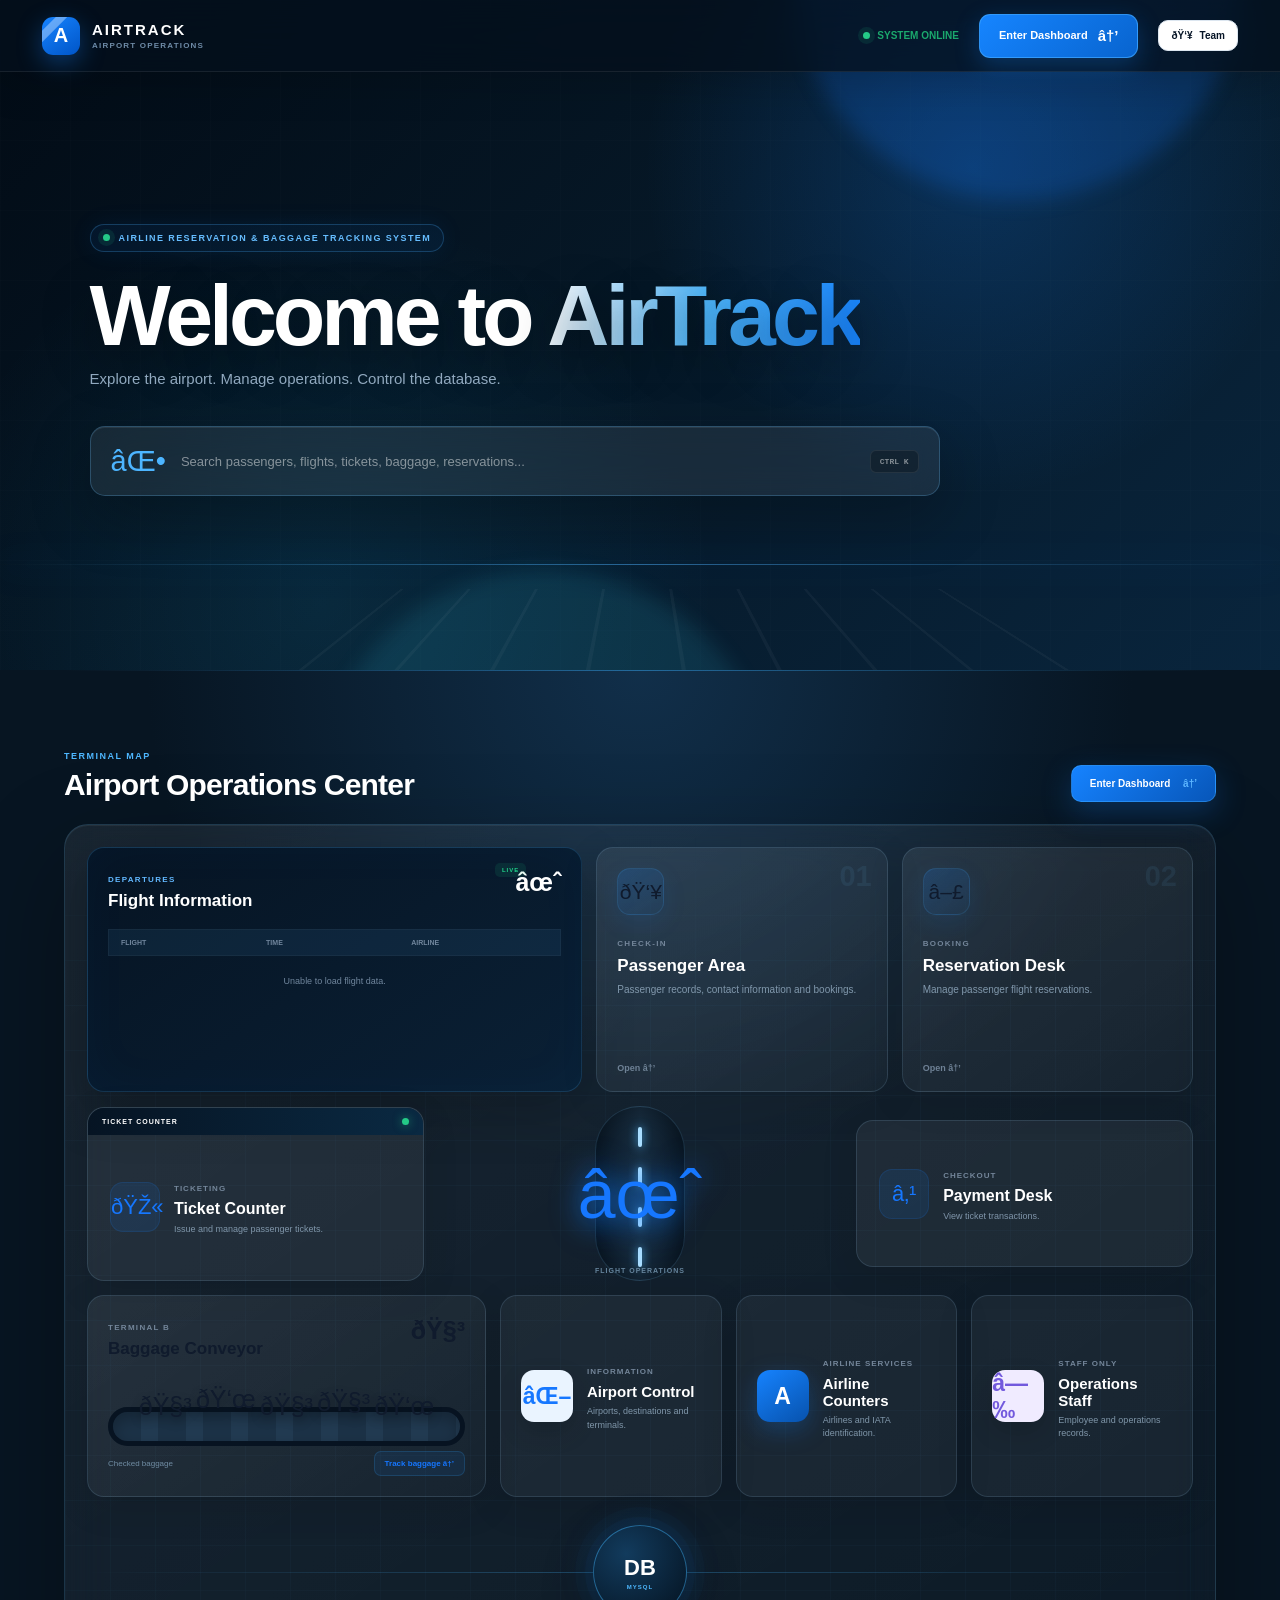
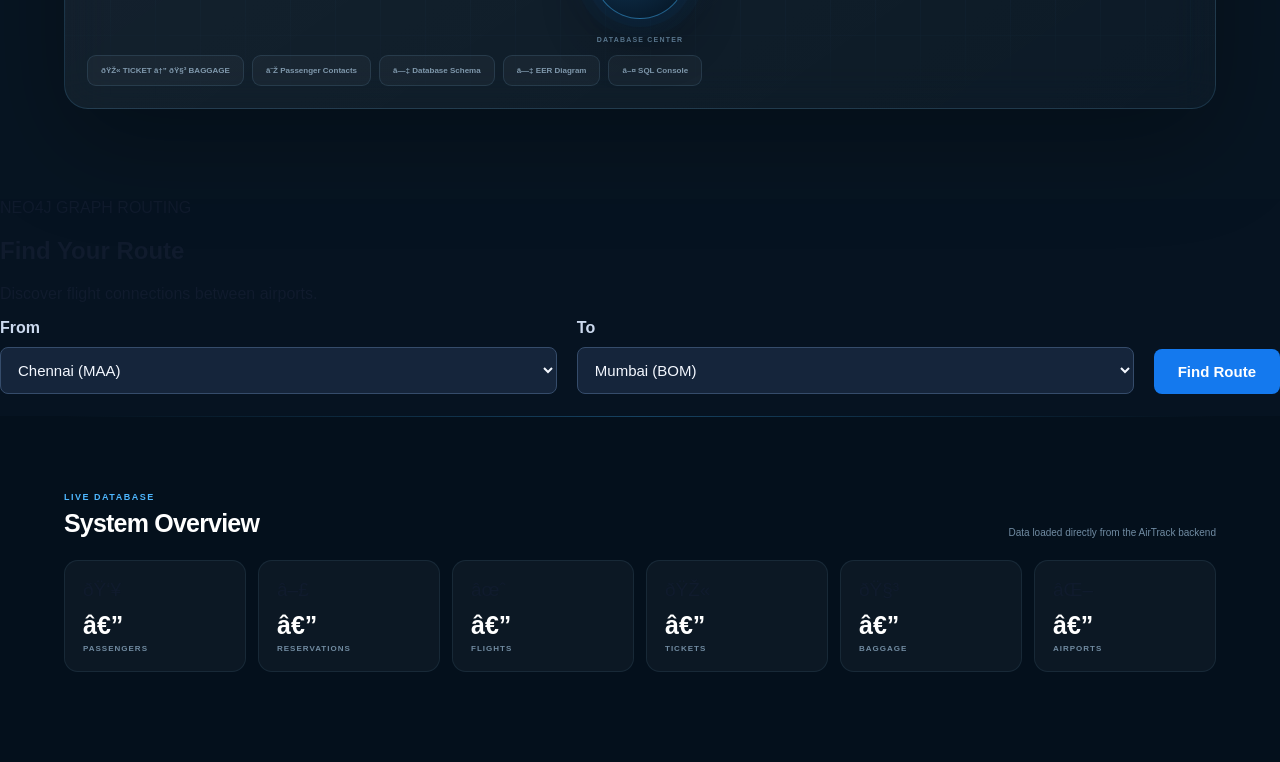
==== commit 9506e654: "Add route finder feature" ====
--- a/frontend/index.html
+++ b/frontend/index.html
@@ -1,4 +1,4 @@
-<!DOCTYPE html>
+﻿<!DOCTYPE html>
 <html lang="en">
 
 <head>
@@ -16,6 +16,7 @@
     <link
         rel="stylesheet"
         href="airport-home.css">
+    <link rel="stylesheet" href="route-finder.css">
     <link
     rel="stylesheet"
     href="airport-home-premium.css">
@@ -69,7 +70,7 @@
     onclick="window.location.href='dashboard.html'">
 
     <span>Enter Dashboard</span>
-    <span>→</span>
+    <span>â†’</span>
 
 </button>
 
@@ -78,7 +79,7 @@
                     type="button"
                     onclick="showTeam()">
 
-                    👥
+                    ðŸ‘¥
 
                     <span>
                         Team
@@ -150,7 +151,7 @@
                     <div class="main-search">
 
                         <span class="search-symbol">
-                            ⌕
+                            âŒ•
                         </span>
 
                         <input
@@ -207,7 +208,7 @@
                         Enter Dashboard
 
                         <span>
-                            →
+                            â†’
                         </span>
 
                     </button>
@@ -249,7 +250,7 @@
                                 </div>
 
                                 <b>
-                                    ✈
+                                    âœˆ
                                 </b>
 
                             </div>
@@ -297,7 +298,7 @@
                             </span>
 
                             <div class="big-icon">
-                                👥
+                                ðŸ‘¥
                             </div>
 
                             <span class="card-label">
@@ -315,7 +316,7 @@
                             </p>
 
                             <span class="open-arrow">
-                                Open →
+                                Open â†’
                             </span>
 
                         </div>
@@ -333,7 +334,7 @@
                             </span>
 
                             <div class="big-icon">
-                                ▣
+                                â–£
                             </div>
 
                             <span class="card-label">
@@ -350,7 +351,7 @@
                             </p>
 
                             <span class="open-arrow">
-                                Open →
+                                Open â†’
                             </span>
 
                         </div>
@@ -386,7 +387,7 @@
                             <div class="station-content">
 
                                 <div class="station-icon">
-                                    🎫
+                                    ðŸŽ«
                                 </div>
 
                                 <div>
@@ -430,7 +431,7 @@
 
                             <div class="plane">
 
-                                ✈
+                                âœˆ
 
                             </div>
 
@@ -452,7 +453,7 @@
                             <div class="station-content">
 
                                 <div class="station-icon">
-                                    ₹
+                                    â‚¹
                                 </div>
 
                                 <div>
@@ -508,7 +509,7 @@
                                 </div>
 
                                 <b>
-                                    🧳
+                                    ðŸ§³
                                 </b>
 
                             </div>
@@ -518,11 +519,11 @@
 
                                 <div class="bags">
 
-                                    <span>🧳</span>
-                                    <span>👜</span>
-                                    <span>🧳</span>
-                                    <span>🧳</span>
-                                    <span>👜</span>
+                                    <span>ðŸ§³</span>
+                                    <span>ðŸ‘œ</span>
+                                    <span>ðŸ§³</span>
+                                    <span>ðŸ§³</span>
+                                    <span>ðŸ‘œ</span>
 
                                 </div>
 
@@ -540,7 +541,7 @@
                                 <button
                                     onclick="event.stopPropagation(); openModule('tracking')">
 
-                                    Track baggage →
+                                    Track baggage â†’
 
                                 </button>
 
@@ -559,7 +560,7 @@
                             <div class="building">
 
                                 <span>
-                                    ⌖
+                                    âŒ–
                                 </span>
 
                             </div>
@@ -623,7 +624,7 @@
                             onclick="openModule('employees')">
 
                             <div class="staff-symbol">
-                                ◉
+                                â—‰
                             </div>
 
                             <div>
@@ -687,15 +688,15 @@
                         <button
                             onclick="openModule('ticket-baggage')">
 
-                            🎫
+                            ðŸŽ«
 
                             <span>
                                 TICKET
                             </span>
 
-                            ↔
-
-                            🧳
+                            â†”
+
+                            ðŸ§³
 
                             <span>
                                 BAGGAGE
@@ -707,7 +708,7 @@
                         <button
                             onclick="openModule('passenger-phones')">
 
-                            ☎
+                            â˜Ž
 
                             Passenger Contacts
 
@@ -717,7 +718,7 @@
                         <button
                             onclick="openModule('relationships')">
 
-                            ◇
+                            â—‡
 
                             Database Schema
 
@@ -727,7 +728,7 @@
                         <button
                             onclick="openModule('eer-diagram')">
 
-                            ◇
+                            â—‡
 
                             EER Diagram
 
@@ -737,7 +738,7 @@
                         <button
                             onclick="openModule('sql')">
 
-                            ▤
+                            â–¤
 
                             SQL Console
 
@@ -754,6 +755,49 @@
             <!-- =====================================================
                  LIVE DATABASE SUMMARY
             ====================================================== -->
+
+            <!-- =====================================================
+     NEO4J ROUTE FINDER
+====================================================== -->
+
+<section class="route-finder">
+    <div class="route-finder-heading">
+        <span>NEO4J GRAPH ROUTING</span>
+        <h2>Find Your Route</h2>
+        <p>Discover flight connections between airports.</p>
+    </div>
+
+    <form id="route-form" class="route-form">
+        <div class="route-field">
+            <label for="route-source">From</label>
+            <select id="route-source" required>
+                <option value="MAA">Chennai (MAA)</option>
+                <option value="DEL">New Delhi (DEL)</option>
+                <option value="BOM">Mumbai (BOM)</option>
+                <option value="BLR">Bengaluru (BLR)</option>
+                <option value="HYD">Hyderabad (HYD)</option>
+            </select>
+        </div>
+
+        <div class="route-field">
+            <label for="route-destination">To</label>
+            <select id="route-destination" required>
+                <option value="BOM">Mumbai (BOM)</option>
+                <option value="DEL">New Delhi (DEL)</option>
+                <option value="MAA">Chennai (MAA)</option>
+                <option value="BLR">Bengaluru (BLR)</option>
+                <option value="HYD">Hyderabad (HYD)</option>
+            </select>
+        </div>
+
+        <button type="submit" id="route-search-button">
+            Find Route
+        </button>
+    </form>
+
+    <p id="route-status" role="status" aria-live="polite"></p>
+    <div id="route-results" aria-live="polite"></div>
+</section>
 
             <section class="database-summary">
 
@@ -785,10 +829,10 @@
 
                     <div class="summary-card">
 
-                        <span>👥</span>
+                        <span>ðŸ‘¥</span>
 
                         <strong id="count-passengers">
-                            —
+                            â€”
                         </strong>
 
                         <small>
@@ -800,10 +844,10 @@
 
                     <div class="summary-card">
 
-                        <span>▣</span>
+                        <span>â–£</span>
 
                         <strong id="count-reservations">
-                            —
+                            â€”
                         </strong>
 
                         <small>
@@ -815,10 +859,10 @@
 
                     <div class="summary-card">
 
-                        <span>✈</span>
+                        <span>âœˆ</span>
 
                         <strong id="count-flights">
-                            —
+                            â€”
                         </strong>
 
                         <small>
@@ -830,10 +874,10 @@
 
                     <div class="summary-card">
 
-                        <span>🎫</span>
+                        <span>ðŸŽ«</span>
 
                         <strong id="count-tickets">
-                            —
+                            â€”
                         </strong>
 
                         <small>
@@ -845,10 +889,10 @@
 
                     <div class="summary-card">
 
-                        <span>🧳</span>
+                        <span>ðŸ§³</span>
 
                         <strong id="count-baggage">
-                            —
+                            â€”
                         </strong>
 
                         <small>
@@ -860,10 +904,10 @@
 
                     <div class="summary-card">
 
-                        <span>⌖</span>
+                        <span>âŒ–</span>
 
                         <strong id="count-airports">
-                            —
+                            â€”
                         </strong>
 
                         <small>
@@ -893,7 +937,7 @@
                 onclick="closeTeam()"
                 class="popup-close">
 
-                ×
+                Ã—
 
             </button>
 
@@ -927,7 +971,10 @@
 
 
     <script src="airport-home.js"></script>
+    <script src="route-finder.js"></script>
 
 </body>
 
-</html>+</html>
+
+
--- a/frontend/airport-home.css
+++ b/frontend/airport-home.css
@@ -2335,4 +2335,1734 @@
     transform:
         translateY(0);
 
+}
+/* ============================================================
+   AIRTRACK — PREMIUM AIRPORT HOME
+   Visual layer only.
+   Does not modify backend/API functionality.
+============================================================ */
+
+
+:root {
+
+    --airport-navy: #061321;
+    --airport-dark: #091c2f;
+    --airport-blue: #1683ff;
+    --airport-cyan: #43c8ff;
+
+    --airport-white: #f7fbff;
+    --airport-muted: #91a4b8;
+
+    --airport-line: rgba(255,255,255,0.10);
+
+    --airport-green: #20d58b;
+    --airport-yellow: #ffc857;
+
+}
+
+
+/* ============================================================
+   GLOBAL
+============================================================ */
+
+body {
+
+    background:
+        #061321;
+
+    overflow-x: hidden;
+
+}
+
+
+.airport-home {
+
+    min-height: 100vh;
+
+    background:
+        #061321;
+
+}
+
+
+/* ============================================================
+   TOP BAR
+============================================================ */
+
+.airport-topbar {
+
+    position: fixed;
+
+    z-index: 100;
+
+    top: 0;
+    left: 0;
+    right: 0;
+
+    height: 72px;
+
+    padding:
+        0 42px;
+
+    background:
+        rgba(4,16,29,0.78);
+
+    border-bottom:
+        1px solid rgba(255,255,255,0.08);
+
+    backdrop-filter:
+        blur(18px);
+
+    box-shadow:
+        0 10px 40px rgba(0,0,0,0.18);
+
+}
+
+
+/* Airline logo */
+
+.brand-mark {
+
+    position: relative;
+
+    overflow: hidden;
+
+    background:
+        linear-gradient(
+            145deg,
+            #1683ff,
+            #0055c7
+        );
+
+    box-shadow:
+        0 8px 25px rgba(22,131,255,0.35);
+
+}
+
+
+.brand-mark::after {
+
+    content: "";
+
+    position: absolute;
+
+    width: 45px;
+    height: 8px;
+
+    background:
+        rgba(255,255,255,0.35);
+
+    transform:
+        rotate(-45deg);
+
+    left: -15px;
+
+    top: 8px;
+
+    animation:
+        logo-sweep 3s infinite;
+
+}
+
+
+@keyframes logo-sweep {
+
+    0% {
+        transform: translateX(-35px) rotate(-45deg);
+    }
+
+    50% {
+        transform: translateX(45px) rotate(-45deg);
+    }
+
+    100% {
+        transform: translateX(45px) rotate(-45deg);
+    }
+
+}
+
+
+.brand strong {
+
+    color: white;
+
+    font-size: 15px;
+
+    letter-spacing: 2px;
+
+}
+
+
+.brand span {
+
+    color:
+        #6f8ca8;
+
+}
+
+
+/* ============================================================
+   HERO — AIRPORT NIGHT ENVIRONMENT
+============================================================ */
+
+.hero {
+
+    position: relative;
+
+    min-height:
+        670px;
+
+    padding:
+        145px 7% 95px;
+
+    display: flex;
+
+    align-items: center;
+
+    overflow: hidden;
+
+    background:
+
+        radial-gradient(
+            circle at 76% 25%,
+            rgba(22,131,255,0.22),
+            transparent 30%
+        ),
+
+        radial-gradient(
+            circle at 25% 90%,
+            rgba(34,195,255,0.10),
+            transparent 35%
+        ),
+
+        linear-gradient(
+            135deg,
+            #020b15 0%,
+            #061827 48%,
+            #09253d 100%
+        );
+
+}
+
+
+/* Horizon */
+
+.hero::before {
+
+    content: "";
+
+    position: absolute;
+
+    left: 0;
+    right: 0;
+
+    bottom: 105px;
+
+    height: 1px;
+
+    background:
+        linear-gradient(
+            90deg,
+            transparent,
+            rgba(74,176,255,0.5),
+            transparent
+        );
+
+    box-shadow:
+        0 0 30px rgba(22,131,255,0.5);
+
+}
+
+
+/* Airport runway perspective */
+
+.hero::after {
+
+    content: "";
+
+    position: absolute;
+
+    left: 50%;
+
+    bottom: -220px;
+
+    width: 850px;
+    height: 450px;
+
+    transform:
+        translateX(-50%)
+        perspective(500px)
+        rotateX(62deg);
+
+    background:
+
+        repeating-linear-gradient(
+            90deg,
+            transparent 0,
+            transparent 90px,
+            rgba(255,255,255,0.08) 90px,
+            rgba(255,255,255,0.08) 94px
+        );
+
+    opacity: 0.45;
+
+}
+
+
+/* ============================================================
+   HERO GRID
+============================================================ */
+
+.hero-grid {
+
+    opacity:
+        0.12;
+
+    background-size:
+        70px 70px;
+
+}
+
+
+/* ============================================================
+   HERO CONTENT
+============================================================ */
+
+.hero-content {
+
+    max-width:
+        1100px;
+
+}
+
+
+/* Airline label */
+
+.hero-label {
+
+    border:
+        1px solid rgba(72,175,255,0.25);
+
+    background:
+        rgba(22,131,255,0.07);
+
+    color:
+        #66bdff;
+
+    box-shadow:
+        0 0 25px rgba(22,131,255,0.08);
+
+}
+
+
+.hero h1 {
+
+    font-size:
+        clamp(48px, 7vw, 86px);
+
+    letter-spacing:
+        -4px;
+
+    text-shadow:
+        0 15px 50px rgba(0,0,0,0.4);
+
+}
+
+
+.hero h1 span {
+
+    background:
+        linear-gradient(
+            100deg,
+            #ffffff,
+            #50baff,
+            #1683ff
+        );
+
+    -webkit-background-clip:
+        text;
+
+    background-clip:
+        text;
+
+    color:
+        transparent;
+
+}
+
+
+.hero p {
+
+    max-width:
+        620px;
+
+    color:
+        #91a9bf;
+
+    font-size:
+        15px;
+
+    line-height:
+        1.7;
+
+}
+
+
+/* ============================================================
+   SEARCH — BOARDING PASS STYLE
+============================================================ */
+
+.main-search {
+
+    position: relative;
+
+    width:
+        min(850px, 100%);
+
+    height:
+        70px;
+
+    margin-top:
+        35px;
+
+    padding:
+        0 20px;
+
+    border:
+        1px solid rgba(110,195,255,0.25);
+
+    border-radius:
+        15px;
+
+    background:
+        rgba(255,255,255,0.075);
+
+    box-shadow:
+        0 20px 60px rgba(0,0,0,0.25),
+        inset 0 1px rgba(255,255,255,0.08);
+
+    backdrop-filter:
+        blur(22px);
+
+    transition:
+        0.3s ease;
+
+}
+
+
+.main-search:focus-within {
+
+    border-color:
+        rgba(45,166,255,0.75);
+
+    box-shadow:
+        0 0 0 4px rgba(22,131,255,0.10),
+        0 25px 70px rgba(0,0,0,0.30);
+
+    transform:
+        translateY(-2px);
+
+}
+
+
+.search-symbol {
+
+    color:
+        #4db5ff;
+
+    font-size:
+        29px;
+
+}
+
+
+.main-search input {
+
+    font-size:
+        13px;
+
+}
+
+
+.main-search kbd {
+
+    border:
+        1px solid rgba(255,255,255,0.08);
+
+    background:
+        rgba(0,0,0,0.25);
+
+}
+
+
+/* ============================================================
+   SEARCH RESULTS
+============================================================ */
+
+.search-results {
+
+    border:
+        1px solid #dce7f1;
+
+    box-shadow:
+        0 25px 80px rgba(0,0,0,0.35);
+
+}
+
+
+.search-result {
+
+    transition:
+        0.18s ease;
+
+}
+
+
+.search-result:hover {
+
+    transform:
+        translateX(4px);
+
+}
+
+
+/* ============================================================
+   AIRPORT SCENE
+============================================================ */
+
+.airport-scene {
+
+    position: relative;
+
+    padding:
+        75px 5% 90px;
+
+    background:
+
+        radial-gradient(
+            circle at 50% 0%,
+            #112f4a,
+            transparent 38%
+        ),
+
+        #071522;
+
+}
+
+
+.airport-scene::before {
+
+    content: "";
+
+    position: absolute;
+
+    top: 0;
+    left: 5%;
+    right: 5%;
+
+    height: 1px;
+
+    background:
+        linear-gradient(
+            90deg,
+            transparent,
+            rgba(57,177,255,0.45),
+            transparent
+        );
+
+}
+
+
+.scene-header {
+
+    position: relative;
+
+    z-index: 2;
+
+}
+
+
+.scene-header > div > span {
+
+    color:
+        #4eb7ff;
+
+}
+
+
+.scene-header h2 {
+
+    color: white;
+
+    font-size:
+        30px;
+
+}
+
+
+.dashboard-button {
+
+    position: relative;
+
+    overflow: hidden;
+
+    border:
+        1px solid rgba(75,180,255,0.35);
+
+    background:
+        linear-gradient(
+            135deg,
+            #1683ff,
+            #0756b9
+        );
+
+    box-shadow:
+        0 10px 30px rgba(22,131,255,0.25);
+
+    transition:
+        0.25s ease;
+
+}
+
+
+.dashboard-button:hover {
+
+    transform:
+        translateY(-3px);
+
+    box-shadow:
+        0 15px 40px rgba(22,131,255,0.40);
+
+}
+
+
+/* ============================================================
+   TERMINAL — GLASS AIRPORT CONTROL
+============================================================ */
+
+.terminal {
+
+    position: relative;
+
+    overflow: hidden;
+
+    padding:
+        22px;
+
+    border:
+        1px solid rgba(92,169,222,0.18);
+
+    border-radius:
+        24px;
+
+    background:
+
+        linear-gradient(
+            145deg,
+            rgba(255,255,255,0.075),
+            rgba(255,255,255,0.025)
+        );
+
+    box-shadow:
+        0 35px 100px rgba(0,0,0,0.28),
+        inset 0 1px rgba(255,255,255,0.06);
+
+    backdrop-filter:
+        blur(20px);
+
+}
+
+
+/* Airport floor grid */
+
+.terminal::before {
+
+    content: "";
+
+    position: absolute;
+
+    inset: 0;
+
+    pointer-events: none;
+
+    opacity: 0.14;
+
+    background-image:
+
+        linear-gradient(
+            rgba(80,170,220,0.25) 1px,
+            transparent 1px
+        ),
+
+        linear-gradient(
+            90deg,
+            rgba(80,170,220,0.25) 1px,
+            transparent 1px
+        );
+
+    background-size:
+        45px 45px;
+
+    mask-image:
+        linear-gradient(
+            to bottom,
+            transparent,
+            black 15%,
+            black 85%,
+            transparent
+        );
+
+}
+
+
+/* ============================================================
+   TERMINAL CARDS
+============================================================ */
+
+.terminal-card,
+.station {
+
+    position: relative;
+
+    overflow: hidden;
+
+    border:
+        1px solid rgba(132,177,210,0.18);
+
+    background:
+        rgba(255,255,255,0.055);
+
+    box-shadow:
+        0 10px 35px rgba(0,0,0,0.13);
+
+    transition:
+        transform 0.28s cubic-bezier(.2,.8,.2,1),
+        border-color 0.28s ease,
+        box-shadow 0.28s ease;
+
+}
+
+
+.terminal-card::after,
+.station::after {
+
+    content: "";
+
+    position: absolute;
+
+    left: -100%;
+
+    top: 0;
+
+    width: 70%;
+
+    height: 1px;
+
+    background:
+        linear-gradient(
+            90deg,
+            transparent,
+            #4db7ff,
+            transparent
+        );
+
+    transition:
+        left 0.5s ease;
+
+}
+
+
+.terminal-card:hover::after,
+.station:hover::after {
+
+    left:
+        120%;
+
+}
+
+
+.terminal-card:hover,
+.station:hover {
+
+    transform:
+        translateY(-7px);
+
+    border-color:
+        rgba(76,181,255,0.45);
+
+    box-shadow:
+        0 22px 55px rgba(0,0,0,0.22),
+        0 0 35px rgba(22,131,255,0.07);
+
+}
+
+
+/* ============================================================
+   DEPARTURE BOARD
+============================================================ */
+
+.departure-board {
+
+    background:
+
+        linear-gradient(
+            145deg,
+            #061423,
+            #0a2035
+        );
+
+    border:
+        1px solid rgba(76,181,255,0.20);
+
+    box-shadow:
+        inset 0 0 50px rgba(22,131,255,0.04),
+        0 20px 50px rgba(0,0,0,0.25);
+
+}
+
+
+.departure-board::before {
+
+    content:
+        "LIVE";
+
+    position: absolute;
+
+    top: 15px;
+    right: 55px;
+
+    padding:
+        4px 7px;
+
+    border-radius:
+        5px;
+
+    background:
+        rgba(32,213,139,0.10);
+
+    color:
+        #20d58b;
+
+    font-size:
+        6px;
+
+    font-weight:
+        900;
+
+    letter-spacing:
+        1px;
+
+}
+
+
+.flight-header {
+
+    background:
+        rgba(68,149,205,0.10);
+
+    border:
+        1px solid rgba(255,255,255,0.04);
+
+}
+
+
+.flight-row {
+
+    transition:
+        background 0.18s ease;
+
+}
+
+
+.flight-row:hover {
+
+    background:
+        rgba(75,177,255,0.07);
+
+}
+
+
+.flight-row strong {
+
+    color:
+        #eaf6ff;
+
+}
+
+
+.flight-row span {
+
+    color:
+        #7fa3bf;
+
+}
+
+
+/* ============================================================
+   PASSENGER / RESERVATION
+============================================================ */
+
+.checkin,
+.reservation {
+
+    background:
+        linear-gradient(
+            145deg,
+            rgba(255,255,255,0.07),
+            rgba(255,255,255,0.025)
+        );
+
+}
+
+
+.big-icon {
+
+    background:
+        linear-gradient(
+            145deg,
+            rgba(22,131,255,0.18),
+            rgba(22,131,255,0.06)
+        );
+
+    border:
+        1px solid rgba(72,176,255,0.15);
+
+    box-shadow:
+        0 8px 25px rgba(22,131,255,0.10);
+
+}
+
+
+.checkin h3,
+.reservation h3 {
+
+    color:
+        white;
+
+}
+
+
+.checkin p,
+.reservation p {
+
+    color:
+        #8198ac;
+
+}
+
+
+.card-number {
+
+    color:
+        rgba(100,170,215,0.10);
+
+}
+
+
+/* ============================================================
+   TICKET / PAYMENT STATIONS
+============================================================ */
+
+.station-top {
+
+    background:
+        linear-gradient(
+            90deg,
+            #061423,
+            #0a2942
+        );
+
+}
+
+
+.station-content h3 {
+
+    color:
+        white;
+
+}
+
+
+.station-content p {
+
+    color:
+        #8096aa;
+
+}
+
+
+.station-icon {
+
+    background:
+        rgba(22,131,255,0.10);
+
+    border:
+        1px solid rgba(22,131,255,0.14);
+
+}
+
+
+/* ============================================================
+   AIRCRAFT
+============================================================ */
+
+.aircraft {
+
+    min-height:
+        175px;
+
+}
+
+
+.runway {
+
+    width:
+        90px;
+
+    background:
+        linear-gradient(
+            90deg,
+            #0b1a28,
+            #182d40,
+            #0b1a28
+        );
+
+    border:
+        1px solid rgba(120,180,215,0.15);
+
+    box-shadow:
+        inset 0 0 30px rgba(0,0,0,0.35);
+
+}
+
+
+/* Runway moving lights */
+
+.runway div {
+
+    background:
+        #a9ddff;
+
+    box-shadow:
+        0 0 10px rgba(83,190,255,0.9);
+
+    animation:
+        runway-light 1.5s infinite;
+
+}
+
+
+.runway div:nth-child(2) {
+
+    animation-delay:
+        0.35s;
+
+}
+
+
+.runway div:nth-child(3) {
+
+    animation-delay:
+        0.7s;
+
+}
+
+
+.runway div:nth-child(4) {
+
+    animation-delay:
+        1.05s;
+
+}
+
+
+@keyframes runway-light {
+
+    0%,
+    100% {
+
+        opacity:
+            0.25;
+
+    }
+
+    50% {
+
+        opacity:
+            1;
+
+    }
+
+}
+
+
+.plane {
+
+    animation:
+        plane-hover 3s ease-in-out infinite;
+
+    text-shadow:
+        0 0 30px rgba(22,131,255,0.8);
+
+}
+
+
+@keyframes plane-hover {
+
+    0%,
+    100% {
+
+        transform:
+            translateY(4px);
+
+    }
+
+    50% {
+
+        transform:
+            translateY(-8px);
+
+    }
+
+}
+
+
+.aircraft > span {
+
+    color:
+        #66859d;
+
+}
+
+
+/* ============================================================
+   BAGGAGE CONVEYOR
+============================================================ */
+
+.baggage {
+
+    background:
+        linear-gradient(
+            145deg,
+            rgba(255,255,255,0.07),
+            rgba(255,255,255,0.025)
+        );
+
+}
+
+
+.belt {
+
+    overflow: hidden;
+
+    border-color:
+        #071321;
+
+    background:
+        repeating-linear-gradient(
+            90deg,
+            #1c3247 0,
+            #1c3247 28px,
+            #223b52 28px,
+            #223b52 45px
+        );
+
+    box-shadow:
+        inset 0 6px 15px rgba(0,0,0,0.25);
+
+    animation:
+        belt-move 3s linear infinite;
+
+}
+
+
+@keyframes belt-move {
+
+    from {
+
+        background-position:
+            0 0;
+
+    }
+
+    to {
+
+        background-position:
+            45px 0;
+
+    }
+
+}
+
+
+.bags span {
+
+    filter:
+        drop-shadow(
+            0 5px 5px
+            rgba(0,0,0,0.3)
+        );
+
+    animation:
+        baggage-float 2.8s ease-in-out infinite;
+
+}
+
+
+.bags span:nth-child(2) {
+
+    animation-delay:
+        .3s;
+
+}
+
+
+.bags span:nth-child(3) {
+
+    animation-delay:
+        .6s;
+
+}
+
+
+.bags span:nth-child(4) {
+
+    animation-delay:
+        .9s;
+
+}
+
+
+.bags span:nth-child(5) {
+
+    animation-delay:
+        1.2s;
+
+}
+
+
+@keyframes baggage-float {
+
+    0%,
+    100% {
+
+        transform:
+            translateY(0);
+
+    }
+
+    50% {
+
+        transform:
+            translateY(-5px);
+
+    }
+
+}
+
+
+.baggage-footer span {
+
+    color:
+        #718da4;
+
+}
+
+
+.baggage-footer button {
+
+    border:
+        1px solid rgba(49,165,255,0.18);
+
+    background:
+        rgba(22,131,255,0.09);
+
+}
+
+
+/* ============================================================
+   AIRPORT / AIRLINE / STAFF
+============================================================ */
+
+.airport-info,
+.airline-info,
+.staff-info {
+
+    background:
+        rgba(255,255,255,0.045);
+
+}
+
+
+.airport-info h3,
+.airline-info h3,
+.staff-info h3 {
+
+    color:
+        white;
+
+}
+
+
+.airport-info p,
+.airline-info p,
+.staff-info p {
+
+    color:
+        #8097aa;
+
+}
+
+
+.building,
+.airline-symbol,
+.staff-symbol {
+
+    box-shadow:
+        0 10px 25px rgba(0,0,0,0.15);
+
+}
+
+
+.airline-symbol {
+
+    background:
+        linear-gradient(
+            145deg,
+            #1683ff,
+            #0752ad
+        );
+
+    box-shadow:
+        0 8px 25px rgba(22,131,255,0.25);
+
+}
+
+
+/* ============================================================
+   DATABASE CENTER
+============================================================ */
+
+.database-hub {
+
+    min-height:
+        150px;
+
+}
+
+
+.hub-line {
+
+    background:
+        linear-gradient(
+            90deg,
+            transparent,
+            rgba(66,183,255,0.30),
+            transparent
+        );
+
+}
+
+
+.hub-circle {
+
+    width:
+        94px;
+
+    height:
+        94px;
+
+    background:
+        radial-gradient(
+            circle at 35% 30%,
+            #123b5d,
+            #04111e
+        );
+
+    border:
+        1px solid rgba(66,183,255,0.45);
+
+    box-shadow:
+        0 0 0 8px rgba(22,131,255,0.035),
+        0 0 0 18px rgba(22,131,255,0.018),
+        0 20px 50px rgba(0,0,0,0.4),
+        0 0 35px rgba(22,131,255,0.18);
+
+    animation:
+        database-pulse 3s ease-in-out infinite;
+
+}
+
+
+@keyframes database-pulse {
+
+    0%,
+    100% {
+
+        box-shadow:
+            0 0 0 8px rgba(22,131,255,0.035),
+            0 0 0 18px rgba(22,131,255,0.018),
+            0 20px 50px rgba(0,0,0,0.4);
+
+    }
+
+    50% {
+
+        box-shadow:
+            0 0 0 12px rgba(22,131,255,0.05),
+            0 0 0 25px rgba(22,131,255,0.025),
+            0 20px 50px rgba(0,0,0,0.4),
+            0 0 45px rgba(22,131,255,0.22);
+
+    }
+
+}
+
+
+.hub-circle strong {
+
+    color:
+        white;
+
+}
+
+
+.hub-circle small {
+
+    color:
+        #4db8ff;
+
+}
+
+
+.hub-label {
+
+    color:
+        #66869f;
+
+}
+
+
+/* ============================================================
+   RELATIONSHIP BUTTONS
+============================================================ */
+
+.relationship-strip button {
+
+    border:
+        1px solid rgba(111,164,198,0.17);
+
+    background:
+        rgba(255,255,255,0.035);
+
+    color:
+        #8099ad;
+
+    transition:
+        0.2s ease;
+
+}
+
+
+.relationship-strip button:hover {
+
+    background:
+        rgba(22,131,255,0.09);
+
+    border-color:
+        rgba(61,174,255,0.35);
+
+    color:
+        #54b8ff;
+
+    transform:
+        translateY(-2px);
+
+}
+
+
+/* ============================================================
+   DATABASE SUMMARY
+============================================================ */
+
+.database-summary {
+
+    position: relative;
+
+    padding:
+        70px 5% 90px;
+
+    background:
+        #04101c;
+
+}
+
+
+.database-summary::before {
+
+    content: "";
+
+    position: absolute;
+
+    top: 0;
+    left: 5%;
+    right: 5%;
+
+    height: 1px;
+
+    background:
+        linear-gradient(
+            90deg,
+            transparent,
+            rgba(64,180,255,0.3),
+            transparent
+        );
+
+}
+
+
+.summary-heading > div > span {
+
+    color:
+        #4eb7ff;
+
+}
+
+
+.summary-heading h2 {
+
+    color:
+        white;
+
+}
+
+
+.summary-heading p {
+
+    color:
+        #708ba2;
+
+}
+
+
+.summary-card {
+
+    position: relative;
+
+    overflow: hidden;
+
+    border:
+        1px solid rgba(105,162,198,0.12);
+
+    background:
+        rgba(255,255,255,0.035);
+
+    transition:
+        0.25s ease;
+
+}
+
+
+.summary-card::before {
+
+    content: "";
+
+    position: absolute;
+
+    top: 0;
+    left: 0;
+
+    width: 100%;
+    height: 2px;
+
+    background:
+        linear-gradient(
+            90deg,
+            transparent,
+            #1683ff,
+            transparent
+        );
+
+    transform:
+        translateX(-100%);
+
+    transition:
+        0.5s ease;
+
+}
+
+
+.summary-card:hover::before {
+
+    transform:
+        translateX(100%);
+
+}
+
+
+.summary-card:hover {
+
+    transform:
+        translateY(-5px);
+
+    border-color:
+        rgba(61,174,255,0.25);
+
+    background:
+        rgba(255,255,255,0.055);
+
+}
+
+
+.summary-card strong {
+
+    color:
+        white;
+
+}
+
+
+.summary-card small {
+
+    color:
+        #718ba1;
+
+}
+
+
+/* ============================================================
+   TEAM POPUP
+============================================================ */
+
+.team-popup {
+
+    background:
+        #081a2b;
+
+    border:
+        1px solid rgba(83,171,225,0.20);
+
+    box-shadow:
+        0 25px 80px rgba(0,0,0,0.45);
+
+}
+
+
+.team-popup h3 {
+
+    color:
+        white;
+
+}
+
+
+.team-popup > span {
+
+    color:
+        #4db7ff;
+
+}
+
+
+.team-member {
+
+    color:
+        #9cb1c2;
+
+    border-color:
+        rgba(255,255,255,0.06);
+
+}
+
+
+.team-member b {
+
+    background:
+        rgba(22,131,255,0.10);
+
+    color:
+        #55baff;
+
+}
+
+
+/* ============================================================
+   SCROLLBAR
+============================================================ */
+
+::-webkit-scrollbar {
+
+    width:
+        8px;
+
+}
+
+
+::-webkit-scrollbar-track {
+
+    background:
+        #04101c;
+
+}
+
+
+::-webkit-scrollbar-thumb {
+
+    border-radius:
+        10px;
+
+    background:
+        #21415c;
+
+}
+
+
+::-webkit-scrollbar-thumb:hover {
+
+    background:
+        #2e628b;
+
+}
+
+
+/* ============================================================
+   MOBILE
+============================================================ */
+
+@media (max-width: 700px) {
+
+    .airport-topbar {
+
+        position:
+            relative;
+
+    }
+
+
+    .hero {
+
+        min-height:
+            590px;
+
+        padding-top:
+            80px;
+
+    }
+
+
+    .hero h1 {
+
+        letter-spacing:
+            -2px;
+
+    }
+
+
+    .terminal {
+
+        border-radius:
+            18px;
+
+    }
+
 }
--- a/frontend/route-finder.css
+++ b/frontend/route-finder.css
@@ -0,0 +1,198 @@
+﻿.route-form {
+    display: flex;
+    align-items: end;
+    flex-wrap: wrap;
+    gap: 20px;
+}
+
+.route-field {
+    display: flex;
+    flex: 1;
+    min-width: 180px;
+    flex-direction: column;
+    gap: 10px;
+}
+
+.route-field label {
+    color: #cbd9ee;
+    font-weight: 600;
+}
+
+.route-field select {
+    width: 100%;
+    padding: 13px;
+    color: #f4f8ff;
+    background: #15253b;
+    border: 1px solid #354c6b;
+    border-radius: 8px;
+    font-size: 15px;
+}
+
+#route-search-button {
+    padding: 14px 24px;
+    color: white;
+    background: #1479ee;
+    border: none;
+    border-radius: 8px;
+    font-size: 15px;
+    font-weight: 700;
+    cursor: pointer;
+}
+
+#route-search-button:hover {
+    background: #0865d1;
+}
+
+#route-search-button:disabled {
+    opacity: 0.6;
+    cursor: wait;
+}
+
+#route-status {
+    margin-top: 22px;
+    color: #8fc5ff;
+}
+
+.route-result-card {
+    margin-top: 14px;
+    padding: 20px;
+    background: #14243a;
+    border: 1px solid #2d4564;
+    border-radius: 12px;
+}
+
+.route-result-card h3 {
+    color: #75b8ff;
+    margin-top: 0;
+}
+
+.route-path {
+    color: #edf4ff;
+    line-height: 2;
+    overflow-wrap: anywhere;
+}
+
+@media (max-width: 600px) {
+    .route-finder {
+        margin: 28px 12px;
+        padding: 22px;
+    }
+
+    .route-form {
+        flex-direction: column;
+        align-items: stretch;
+    }
+
+    .route-field {
+        width: 100%;
+        box-sizing: border-box;
+    }
+}
+
+/* ===== Enhanced Neo4j Route Display ===== */
+
+.route-result-card {
+    margin-top: 20px;
+    padding: 24px;
+    border: 1px solid rgba(91, 166, 255, 0.28);
+    border-radius: 18px;
+    background: linear-gradient(135deg, #101d33, #0b1424);
+    color: #f1f5ff;
+    box-shadow: 0 12px 30px rgba(0, 0, 0, 0.2);
+}
+
+.route-result-card h3 {
+    margin: 0 0 22px;
+    color: #7db7ff;
+    font-size: 17px;
+}
+
+.route-visual-path {
+    display: flex;
+    align-items: stretch;
+    gap: 10px;
+    overflow-x: auto;
+    padding: 8px 2px 14px;
+}
+
+.route-stop {
+    flex: 0 0 145px;
+    min-height: 100px;
+    padding: 16px 12px;
+    border: 1px solid rgba(125, 183, 255, 0.25);
+    border-radius: 12px;
+    background: rgba(255, 255, 255, 0.04);
+    display: flex;
+    flex-direction: column;
+    justify-content: center;
+    gap: 8px;
+}
+
+.route-stop-airport {
+    border-top: 3px solid #65d6ad;
+}
+
+.route-stop-flight {
+    border-top: 3px solid #7db7ff;
+}
+
+.route-stop-type {
+    color: #9aacc8;
+    font-size: 10px;
+    letter-spacing: 1.2px;
+    text-transform: uppercase;
+}
+
+.route-stop-name {
+    color: #f5f8ff;
+    font-size: 15px;
+    font-weight: 700;
+}
+
+.route-stop-code {
+    color: #65d6ad;
+    font-size: 12px;
+    font-weight: 600;
+}
+
+.route-stop-flight .route-stop-code {
+    color: #7db7ff;
+}
+
+.route-connector {
+    align-self: center;
+    flex: 0 0 auto;
+    color: #7db7ff;
+    font-size: 23px;
+}
+
+@media (max-width: 600px) {
+    .route-result-card {
+        padding: 16px;
+    }
+
+    .route-stop {
+        flex-basis: 125px;
+    }
+}
+
+/* Best route highlight */
+.route-result-card.best-route {
+    border: 2px solid #65d6ad;
+    box-shadow: 0 0 22px rgba(101, 214, 173, 0.16);
+    position: relative;
+}
+
+.route-result-card.best-route h3::after {
+    content: "BEST ROUTE";
+    display: inline-block;
+    margin-left: 12px;
+    padding: 5px 9px;
+    border-radius: 6px;
+    background: rgba(101, 214, 173, 0.14);
+    color: #65d6ad;
+    font-size: 10px;
+    letter-spacing: 0.8px;
+    vertical-align: middle;
+}
+
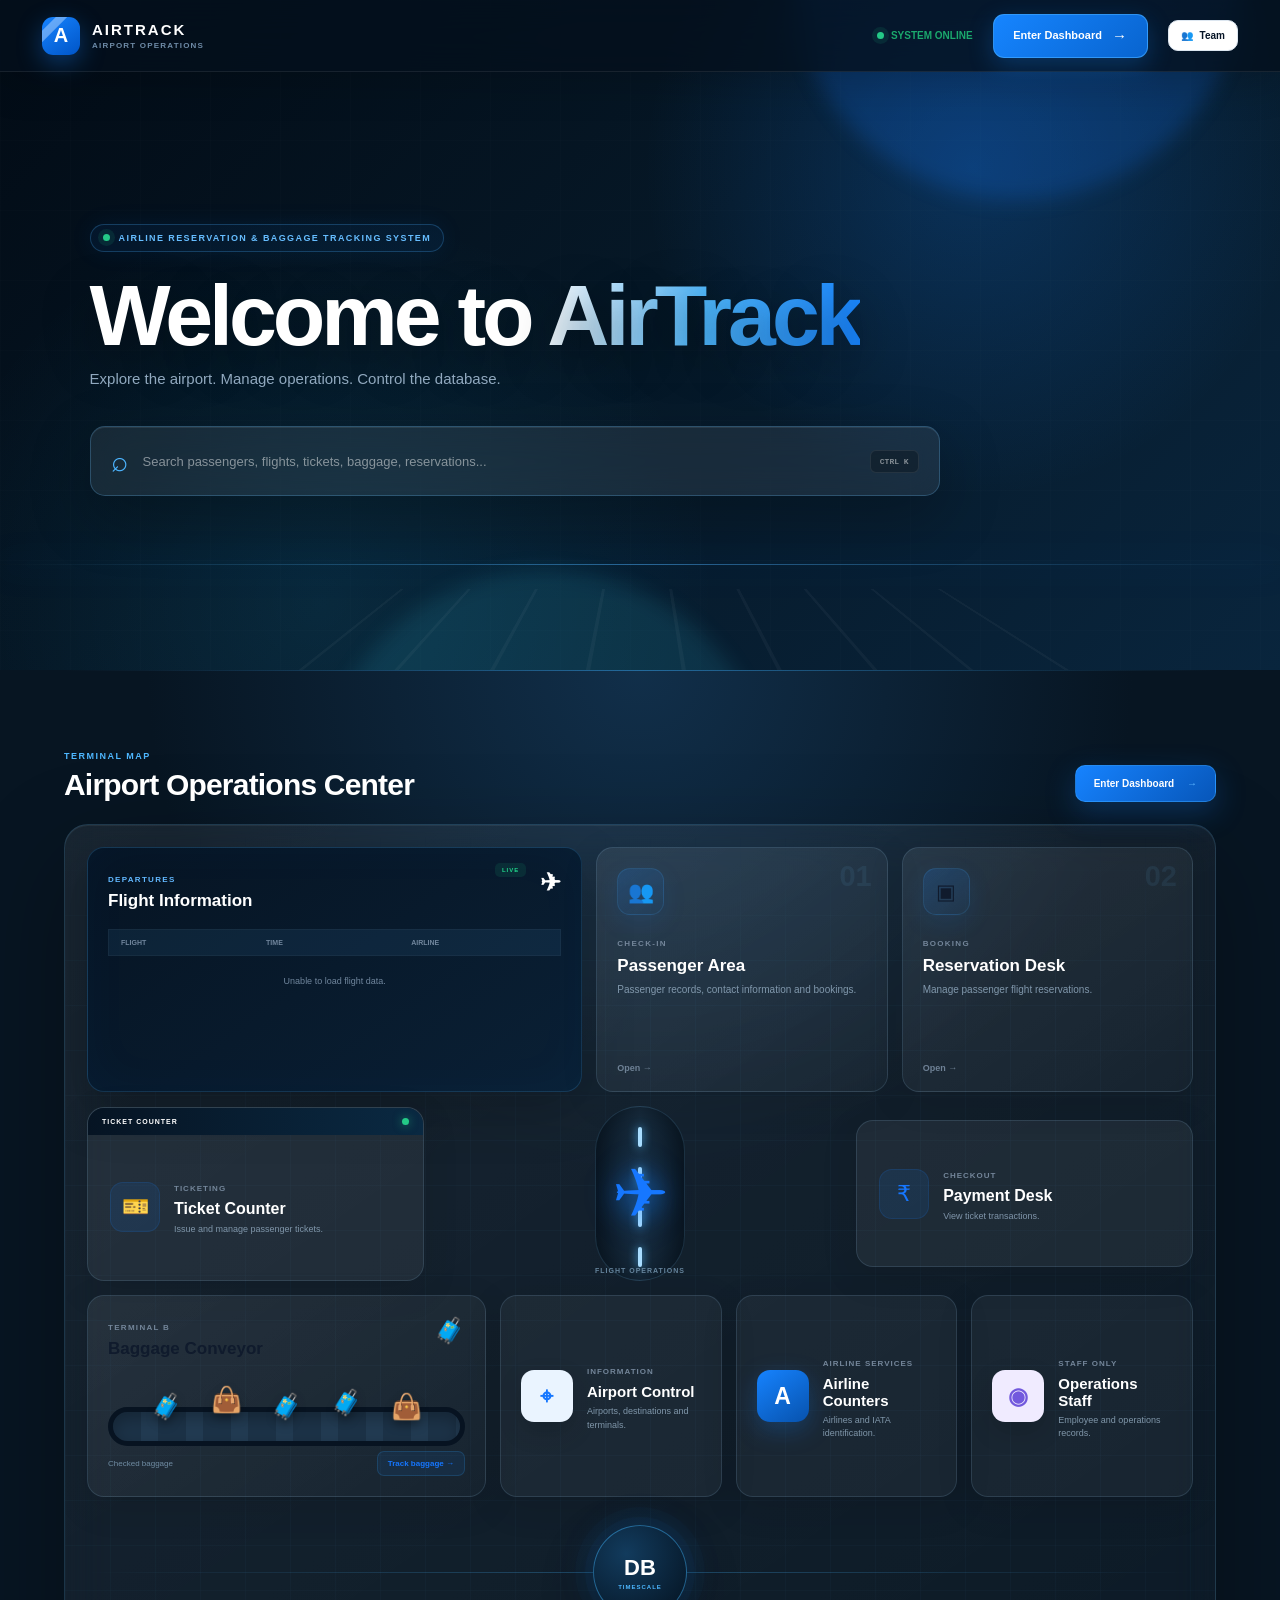
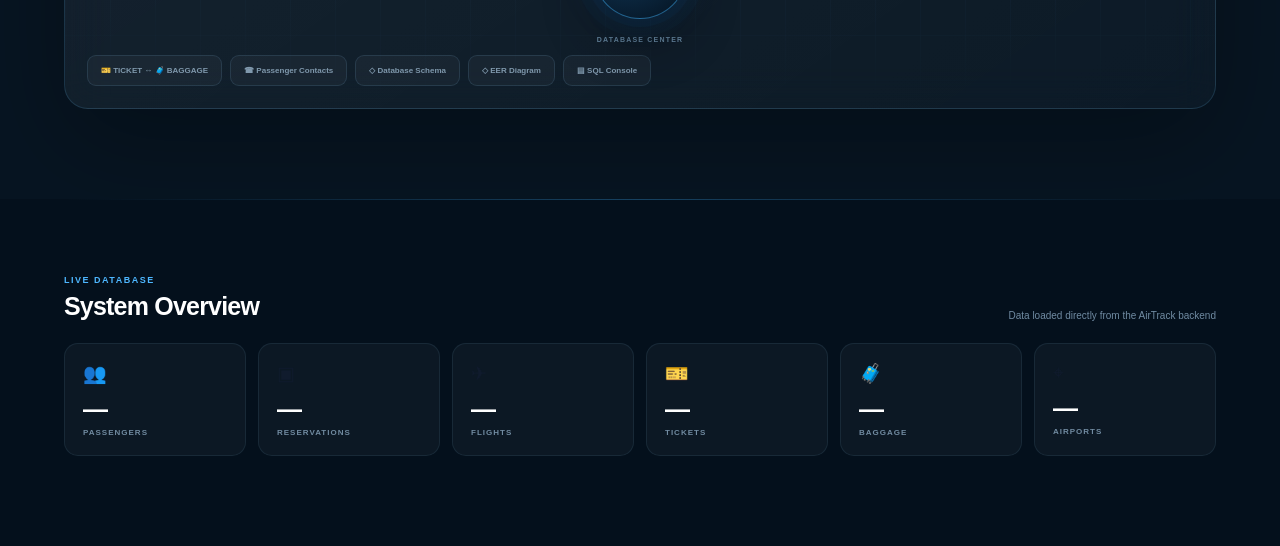
==== commit acee3056: "Add flight status history table viewer" ====
--- a/frontend/index.html
+++ b/frontend/index.html
@@ -1,4 +1,4 @@
-﻿<!DOCTYPE html>
+<!DOCTYPE html>
 <html lang="en">
 
 <head>
@@ -16,7 +16,6 @@
     <link
         rel="stylesheet"
         href="airport-home.css">
-    <link rel="stylesheet" href="route-finder.css">
     <link
     rel="stylesheet"
     href="airport-home-premium.css">
@@ -70,7 +69,7 @@
     onclick="window.location.href='dashboard.html'">
 
     <span>Enter Dashboard</span>
-    <span>â†’</span>
+    <span>→</span>
 
 </button>
 
@@ -79,7 +78,7 @@
                     type="button"
                     onclick="showTeam()">
 
-                    ðŸ‘¥
+                    👥
 
                     <span>
                         Team
@@ -151,7 +150,7 @@
                     <div class="main-search">
 
                         <span class="search-symbol">
-                            âŒ•
+                            ⌕
                         </span>
 
                         <input
@@ -208,7 +207,7 @@
                         Enter Dashboard
 
                         <span>
-                            â†’
+                            →
                         </span>
 
                     </button>
@@ -250,7 +249,7 @@
                                 </div>
 
                                 <b>
-                                    âœˆ
+                                    ✈
                                 </b>
 
                             </div>
@@ -298,7 +297,7 @@
                             </span>
 
                             <div class="big-icon">
-                                ðŸ‘¥
+                                👥
                             </div>
 
                             <span class="card-label">
@@ -316,7 +315,7 @@
                             </p>
 
                             <span class="open-arrow">
-                                Open â†’
+                                Open →
                             </span>
 
                         </div>
@@ -334,7 +333,7 @@
                             </span>
 
                             <div class="big-icon">
-                                â–£
+                                ▣
                             </div>
 
                             <span class="card-label">
@@ -351,7 +350,7 @@
                             </p>
 
                             <span class="open-arrow">
-                                Open â†’
+                                Open →
                             </span>
 
                         </div>
@@ -387,7 +386,7 @@
                             <div class="station-content">
 
                                 <div class="station-icon">
-                                    ðŸŽ«
+                                    🎫
                                 </div>
 
                                 <div>
@@ -431,7 +430,7 @@
 
                             <div class="plane">
 
-                                âœˆ
+                                ✈
 
                             </div>
 
@@ -453,7 +452,7 @@
                             <div class="station-content">
 
                                 <div class="station-icon">
-                                    â‚¹
+                                    ₹
                                 </div>
 
                                 <div>
@@ -509,7 +508,7 @@
                                 </div>
 
                                 <b>
-                                    ðŸ§³
+                                    🧳
                                 </b>
 
                             </div>
@@ -519,11 +518,11 @@
 
                                 <div class="bags">
 
-                                    <span>ðŸ§³</span>
-                                    <span>ðŸ‘œ</span>
-                                    <span>ðŸ§³</span>
-                                    <span>ðŸ§³</span>
-                                    <span>ðŸ‘œ</span>
+                                    <span>🧳</span>
+                                    <span>👜</span>
+                                    <span>🧳</span>
+                                    <span>🧳</span>
+                                    <span>👜</span>
 
                                 </div>
 
@@ -541,7 +540,7 @@
                                 <button
                                     onclick="event.stopPropagation(); openModule('tracking')">
 
-                                    Track baggage â†’
+                                    Track baggage →
 
                                 </button>
 
@@ -560,7 +559,7 @@
                             <div class="building">
 
                                 <span>
-                                    âŒ–
+                                    ⌖
                                 </span>
 
                             </div>
@@ -624,7 +623,7 @@
                             onclick="openModule('employees')">
 
                             <div class="staff-symbol">
-                                â—‰
+                                ◉
                             </div>
 
                             <div>
@@ -665,7 +664,7 @@
                             </strong>
 
                             <small>
-                                MYSQL
+                                TIMESCALE
                             </small>
 
                         </div>
@@ -688,15 +687,15 @@
                         <button
                             onclick="openModule('ticket-baggage')">
 
-                            ðŸŽ«
+                            🎫
 
                             <span>
                                 TICKET
                             </span>
 
-                            â†”
-
-                            ðŸ§³
+                            ↔
+
+                            🧳
 
                             <span>
                                 BAGGAGE
@@ -708,7 +707,7 @@
                         <button
                             onclick="openModule('passenger-phones')">
 
-                            â˜Ž
+                            ☎
 
                             Passenger Contacts
 
@@ -718,7 +717,7 @@
                         <button
                             onclick="openModule('relationships')">
 
-                            â—‡
+                            ◇
 
                             Database Schema
 
@@ -728,7 +727,7 @@
                         <button
                             onclick="openModule('eer-diagram')">
 
-                            â—‡
+                            ◇
 
                             EER Diagram
 
@@ -738,7 +737,7 @@
                         <button
                             onclick="openModule('sql')">
 
-                            â–¤
+                            ▤
 
                             SQL Console
 
@@ -755,49 +754,6 @@
             <!-- =====================================================
                  LIVE DATABASE SUMMARY
             ====================================================== -->
-
-            <!-- =====================================================
-     NEO4J ROUTE FINDER
-====================================================== -->
-
-<section class="route-finder">
-    <div class="route-finder-heading">
-        <span>NEO4J GRAPH ROUTING</span>
-        <h2>Find Your Route</h2>
-        <p>Discover flight connections between airports.</p>
-    </div>
-
-    <form id="route-form" class="route-form">
-        <div class="route-field">
-            <label for="route-source">From</label>
-            <select id="route-source" required>
-                <option value="MAA">Chennai (MAA)</option>
-                <option value="DEL">New Delhi (DEL)</option>
-                <option value="BOM">Mumbai (BOM)</option>
-                <option value="BLR">Bengaluru (BLR)</option>
-                <option value="HYD">Hyderabad (HYD)</option>
-            </select>
-        </div>
-
-        <div class="route-field">
-            <label for="route-destination">To</label>
-            <select id="route-destination" required>
-                <option value="BOM">Mumbai (BOM)</option>
-                <option value="DEL">New Delhi (DEL)</option>
-                <option value="MAA">Chennai (MAA)</option>
-                <option value="BLR">Bengaluru (BLR)</option>
-                <option value="HYD">Hyderabad (HYD)</option>
-            </select>
-        </div>
-
-        <button type="submit" id="route-search-button">
-            Find Route
-        </button>
-    </form>
-
-    <p id="route-status" role="status" aria-live="polite"></p>
-    <div id="route-results" aria-live="polite"></div>
-</section>
 
             <section class="database-summary">
 
@@ -829,10 +785,10 @@
 
                     <div class="summary-card">
 
-                        <span>ðŸ‘¥</span>
+                        <span>👥</span>
 
                         <strong id="count-passengers">
-                            â€”
+                            —
                         </strong>
 
                         <small>
@@ -844,10 +800,10 @@
 
                     <div class="summary-card">
 
-                        <span>â–£</span>
+                        <span>▣</span>
 
                         <strong id="count-reservations">
-                            â€”
+                            —
                         </strong>
 
                         <small>
@@ -859,10 +815,10 @@
 
                     <div class="summary-card">
 
-                        <span>âœˆ</span>
+                        <span>✈</span>
 
                         <strong id="count-flights">
-                            â€”
+                            —
                         </strong>
 
                         <small>
@@ -874,10 +830,10 @@
 
                     <div class="summary-card">
 
-                        <span>ðŸŽ«</span>
+                        <span>🎫</span>
 
                         <strong id="count-tickets">
-                            â€”
+                            —
                         </strong>
 
                         <small>
@@ -889,10 +845,10 @@
 
                     <div class="summary-card">
 
-                        <span>ðŸ§³</span>
+                        <span>🧳</span>
 
                         <strong id="count-baggage">
-                            â€”
+                            —
                         </strong>
 
                         <small>
@@ -904,10 +860,10 @@
 
                     <div class="summary-card">
 
-                        <span>âŒ–</span>
+                        <span>⌖</span>
 
                         <strong id="count-airports">
-                            â€”
+                            —
                         </strong>
 
                         <small>
@@ -937,7 +893,7 @@
                 onclick="closeTeam()"
                 class="popup-close">
 
-                Ã—
+                ×
 
             </button>
 
@@ -971,10 +927,7 @@
 
 
     <script src="airport-home.js"></script>
-    <script src="route-finder.js"></script>
 
 </body>
 
-</html>
-
-
+</html>
